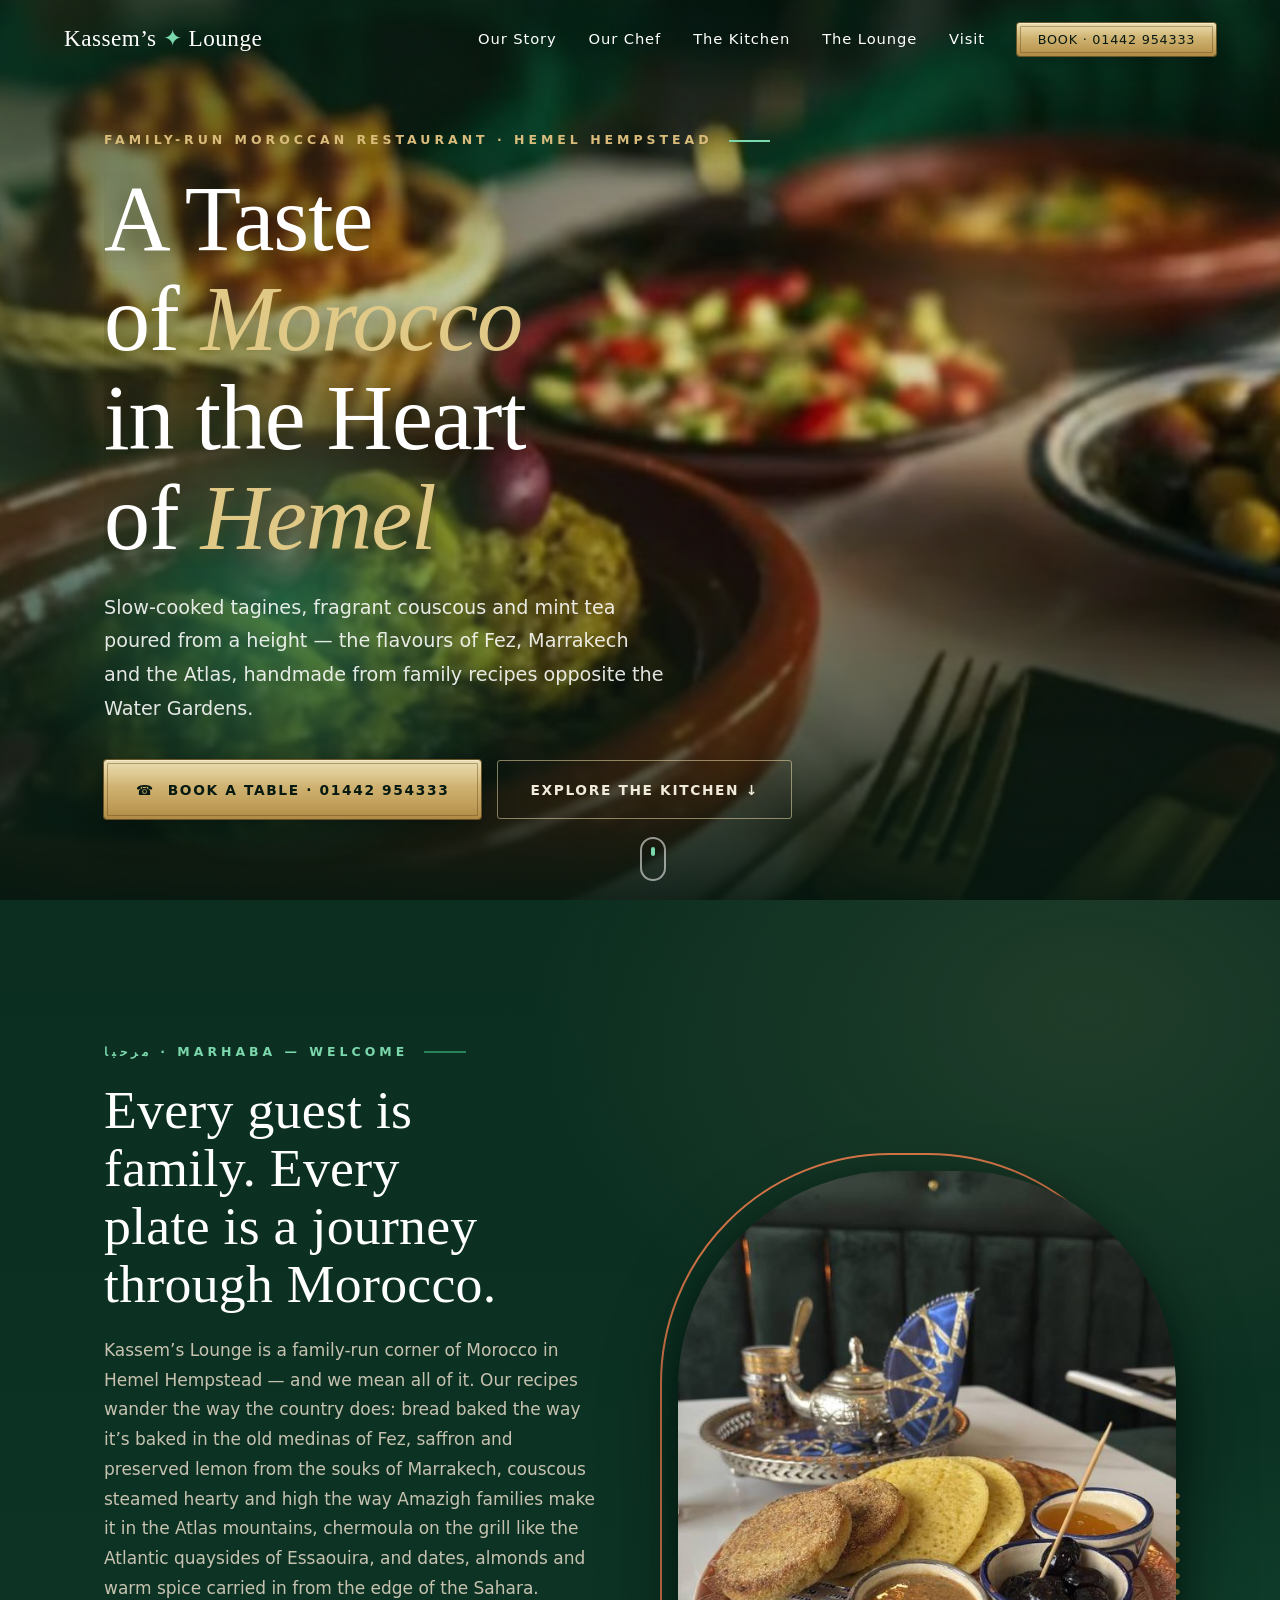
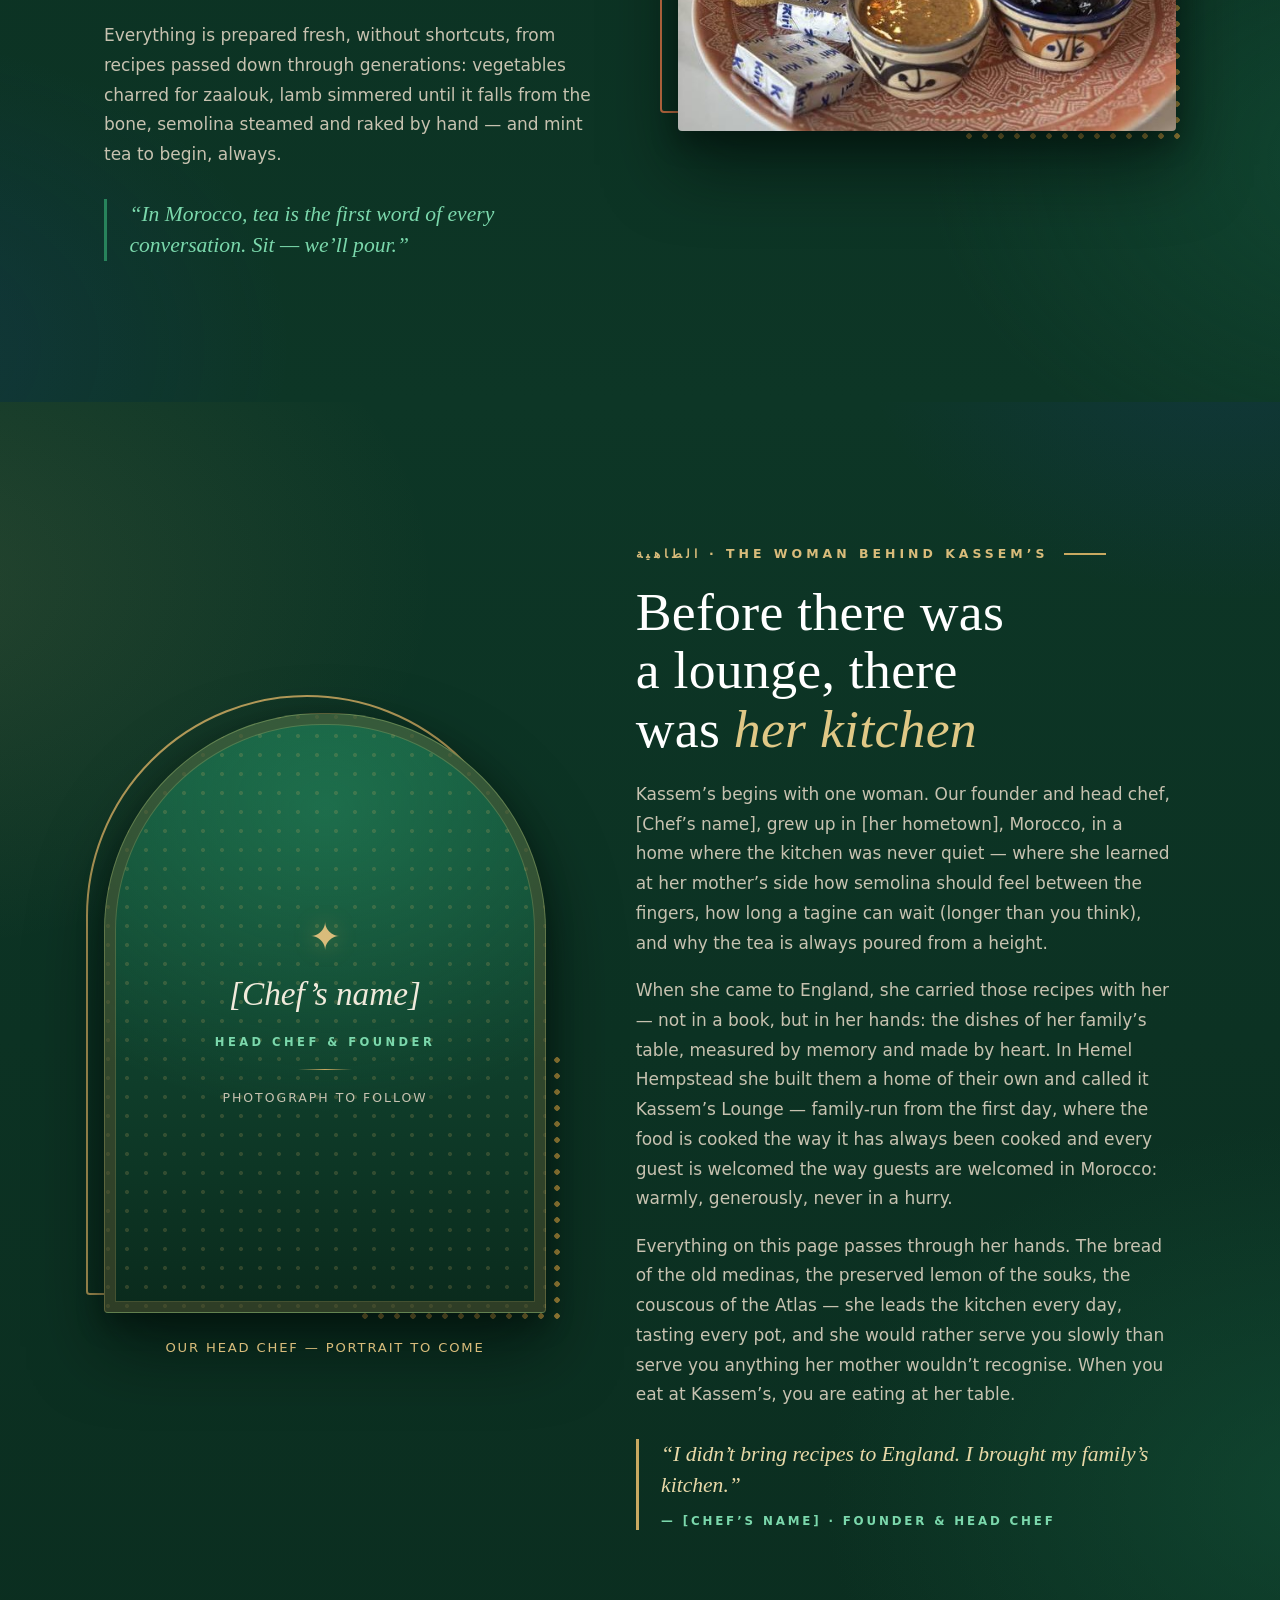
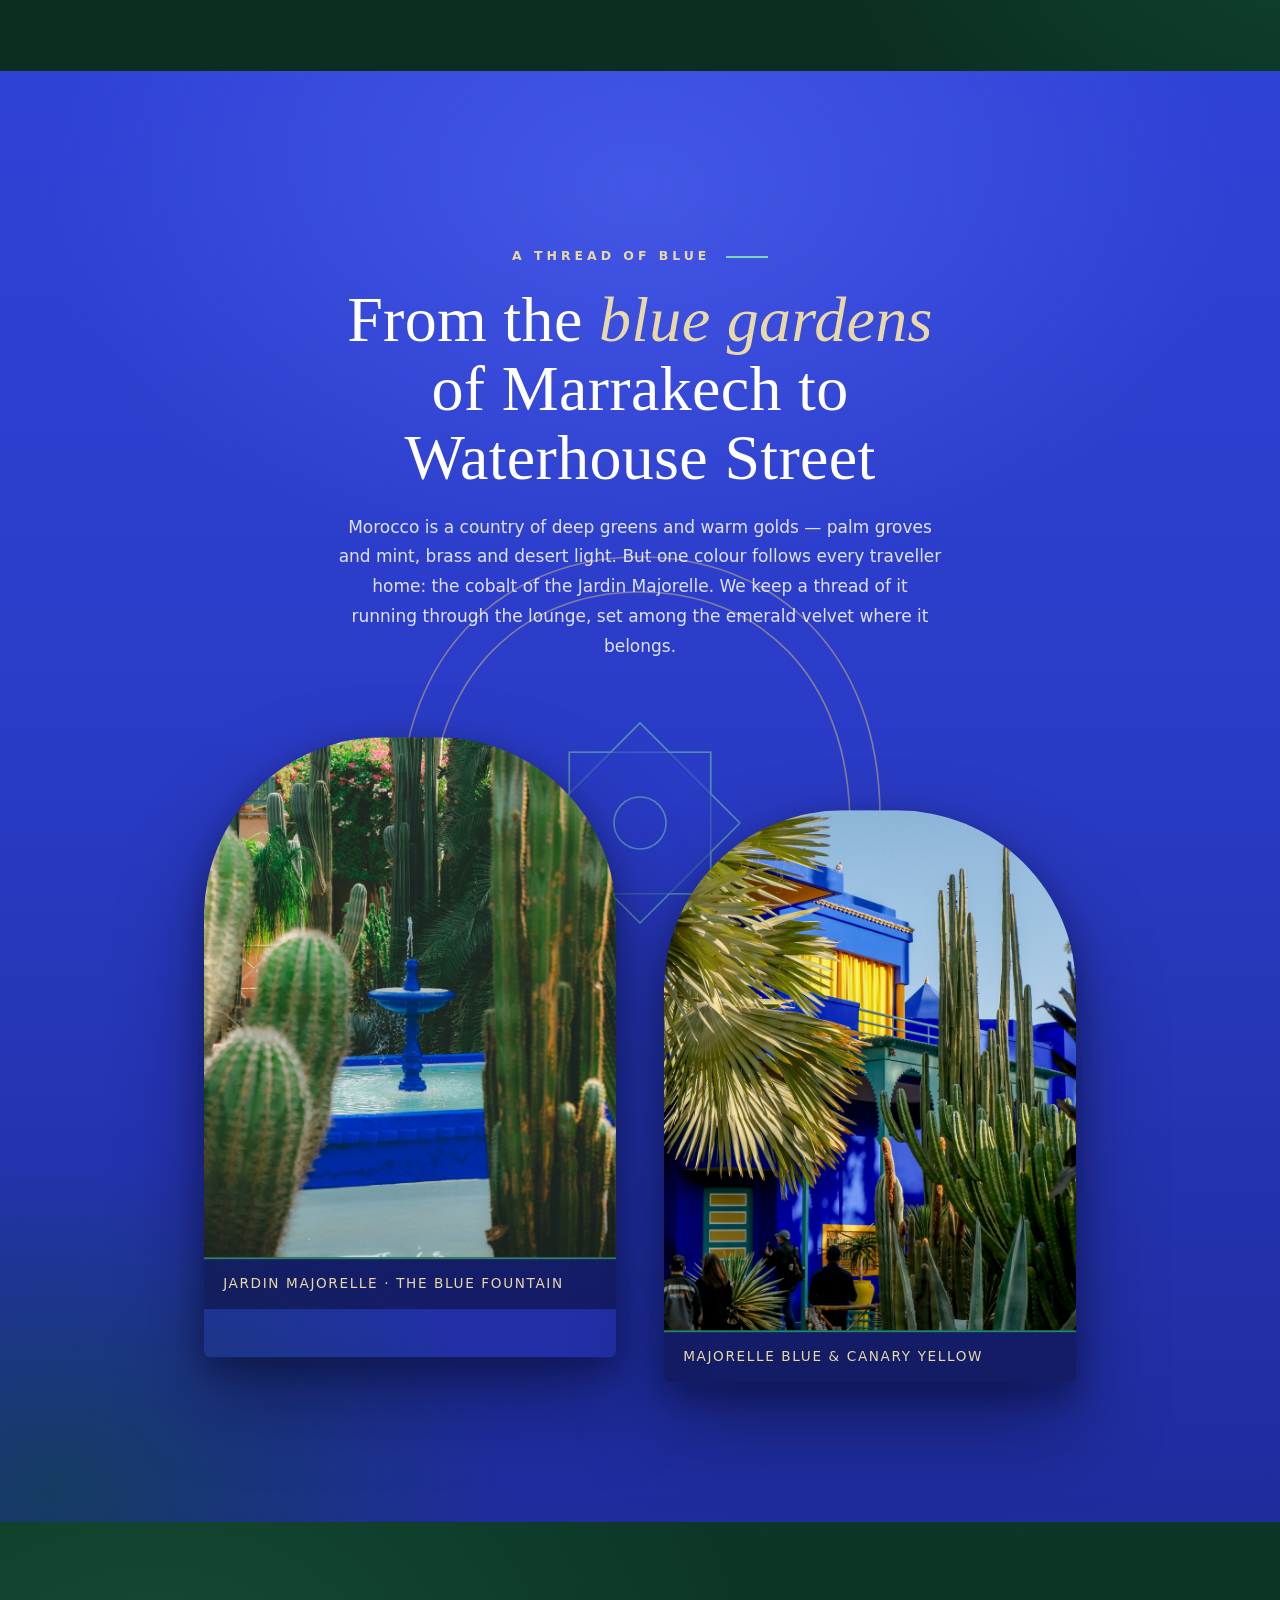
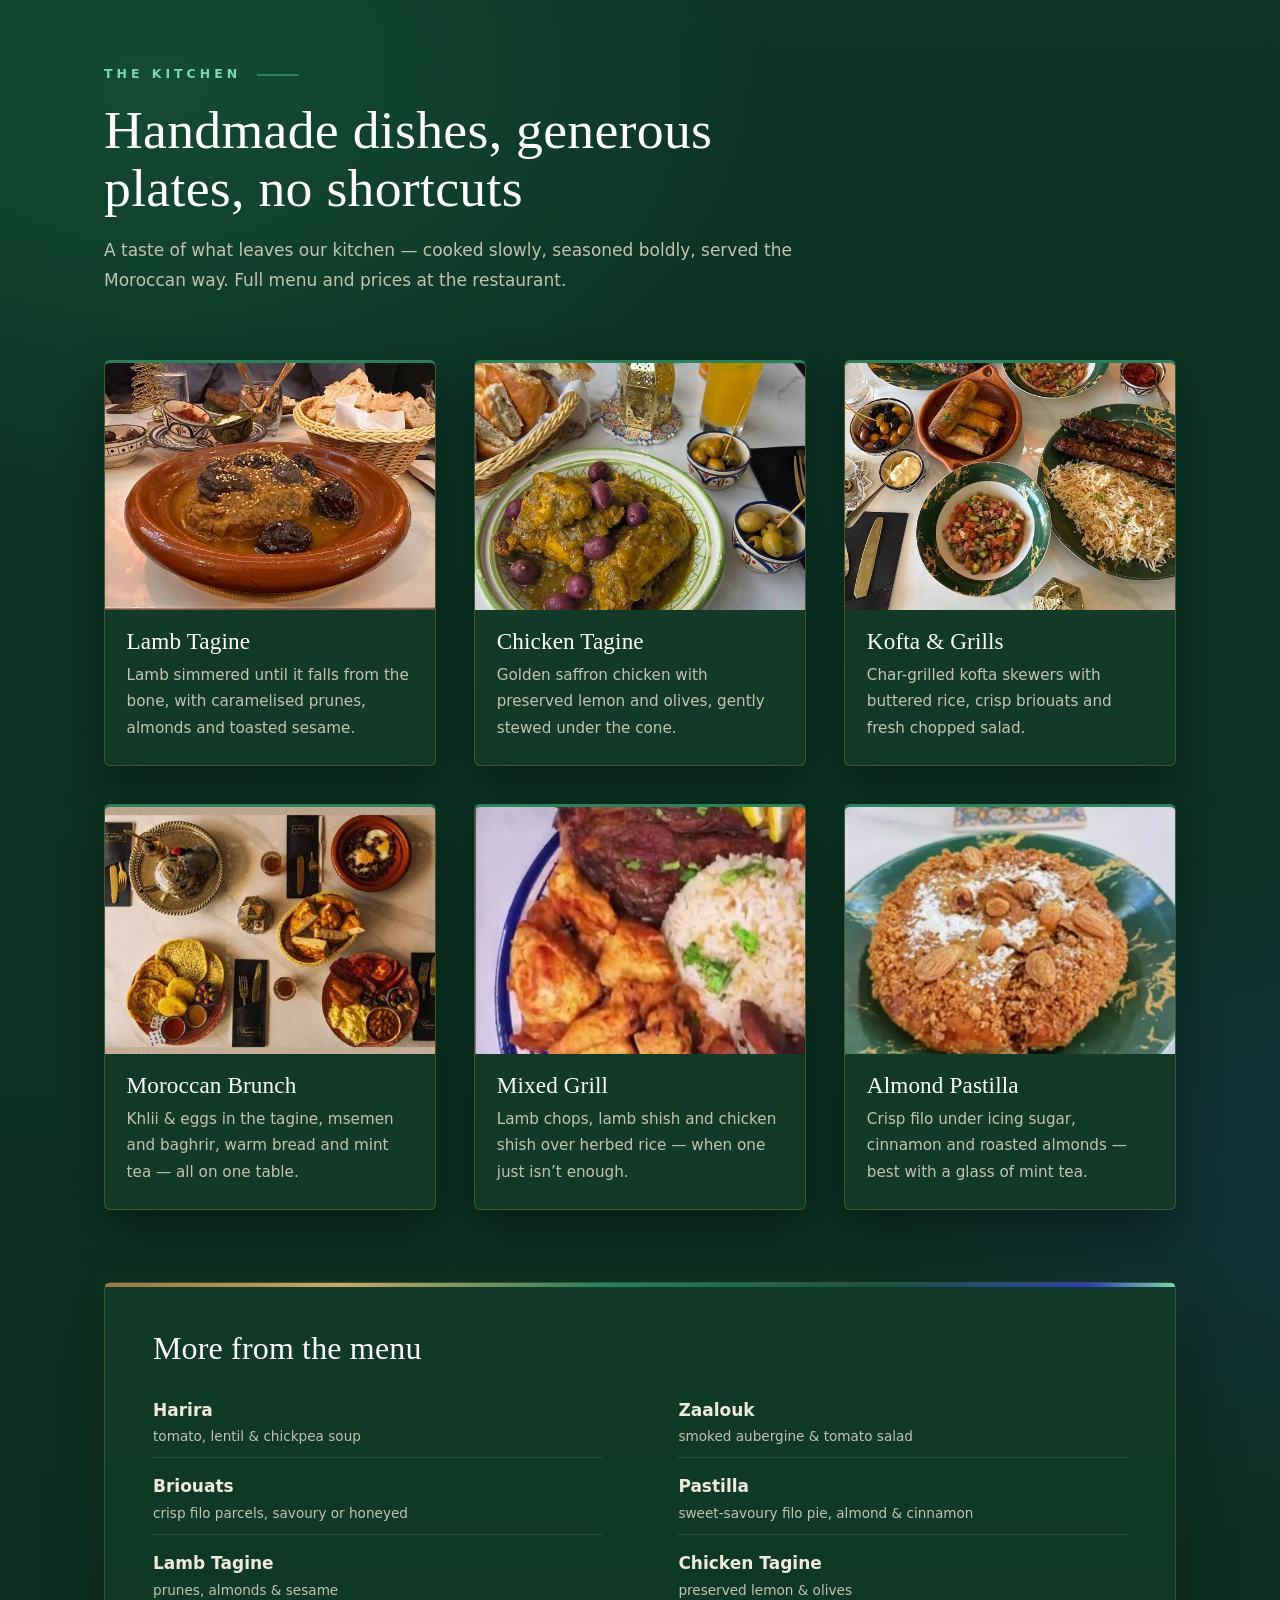
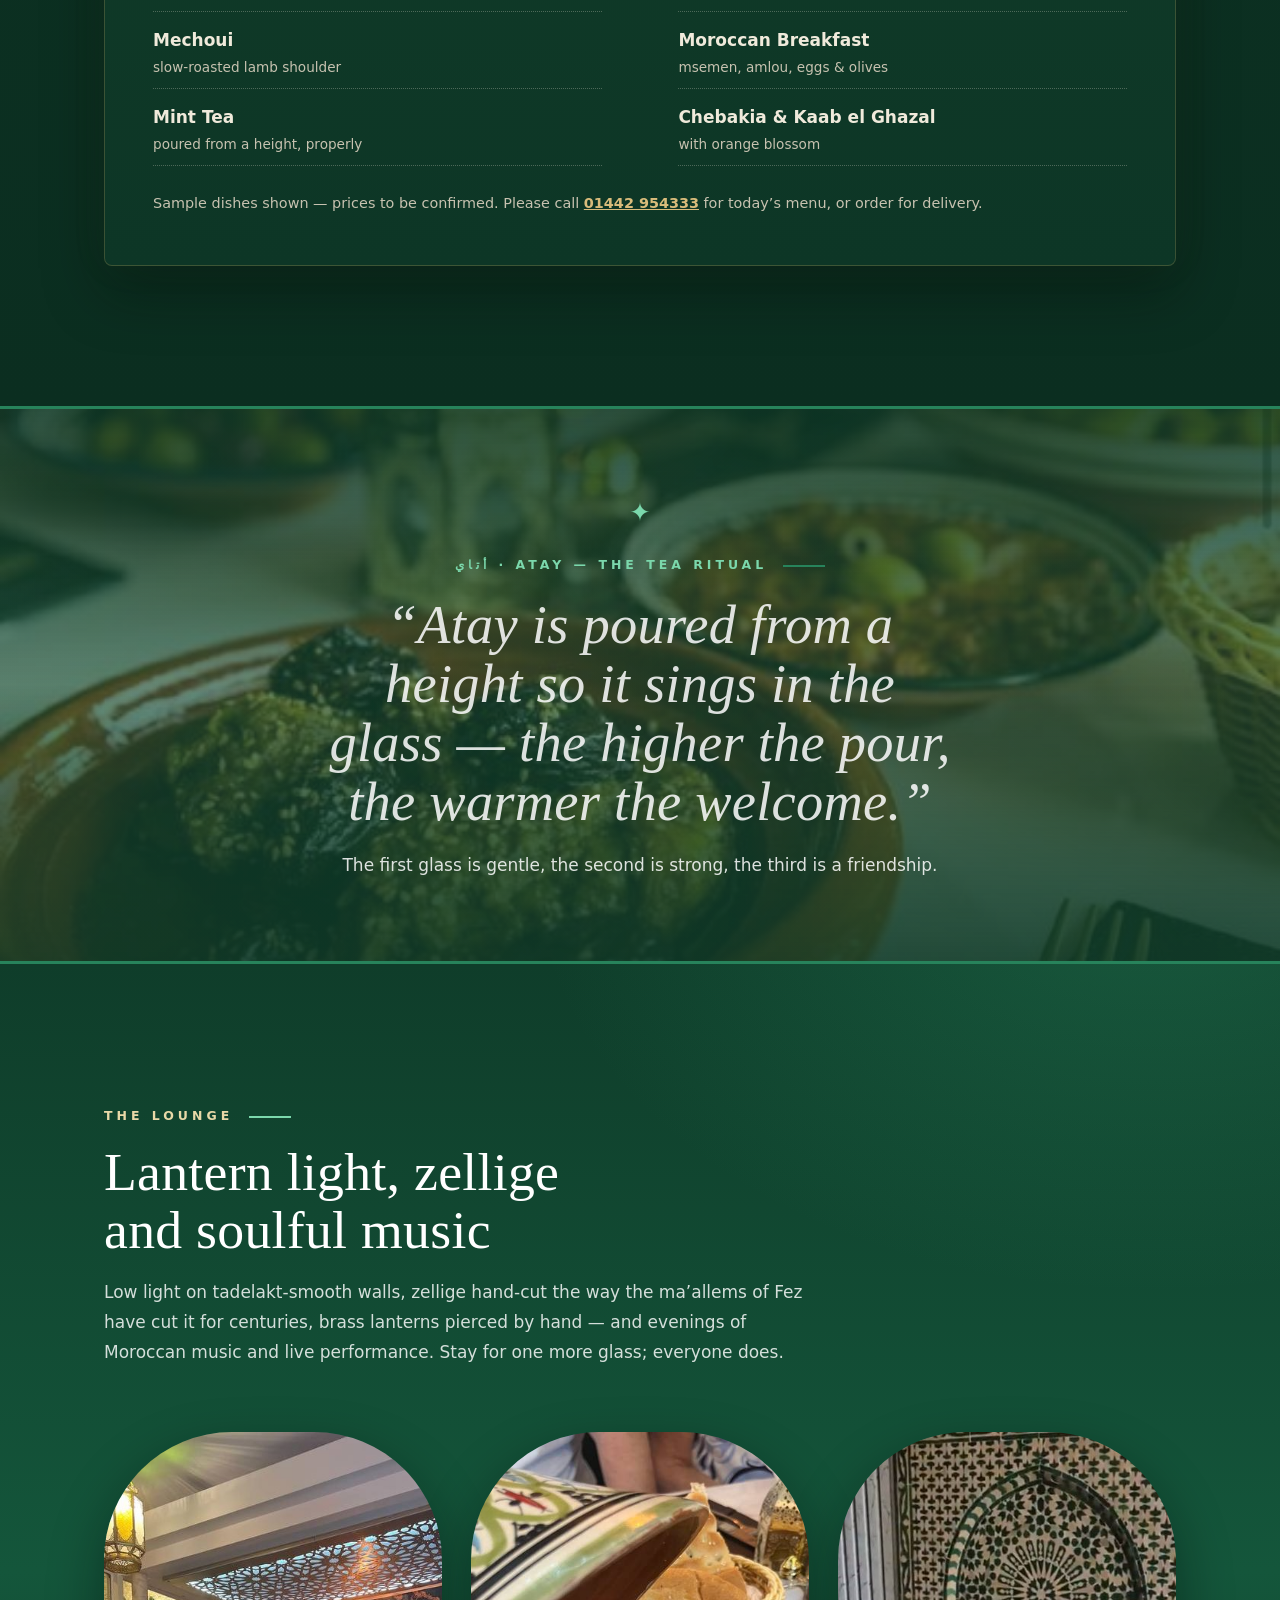
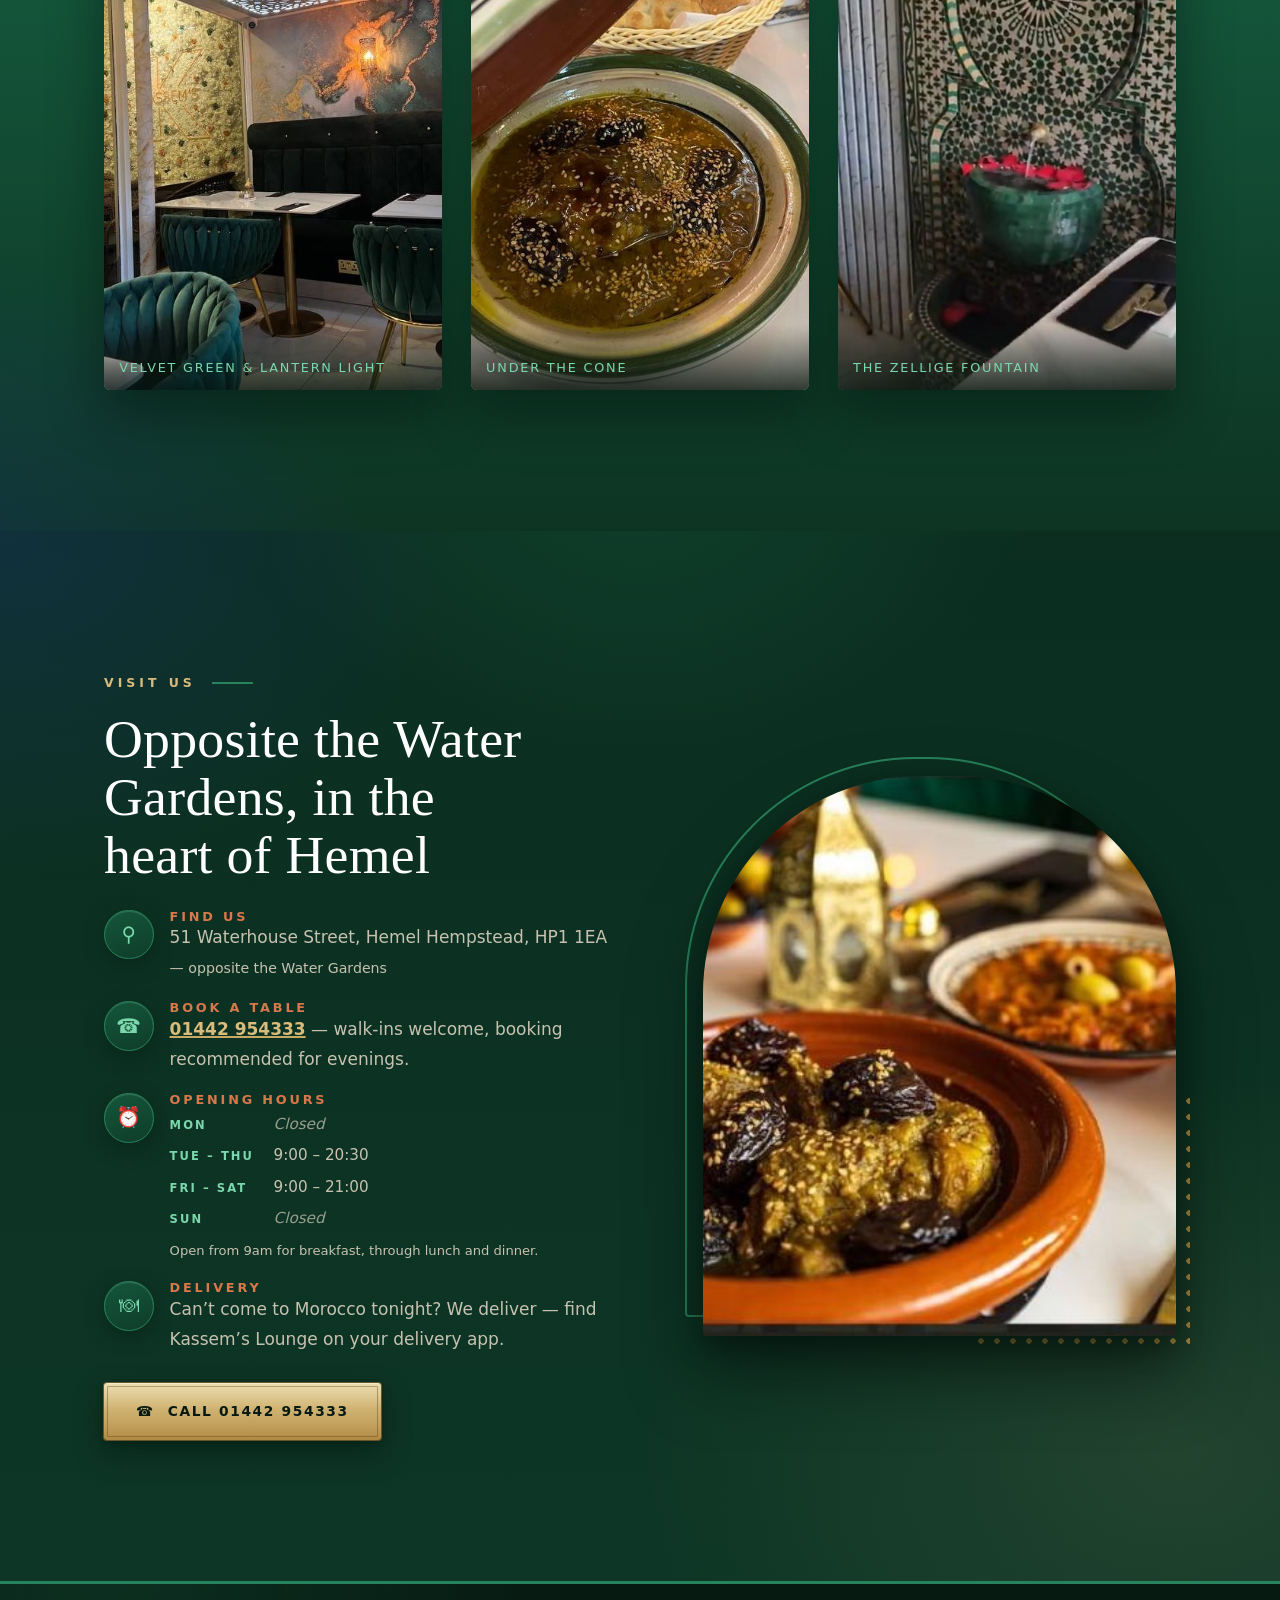
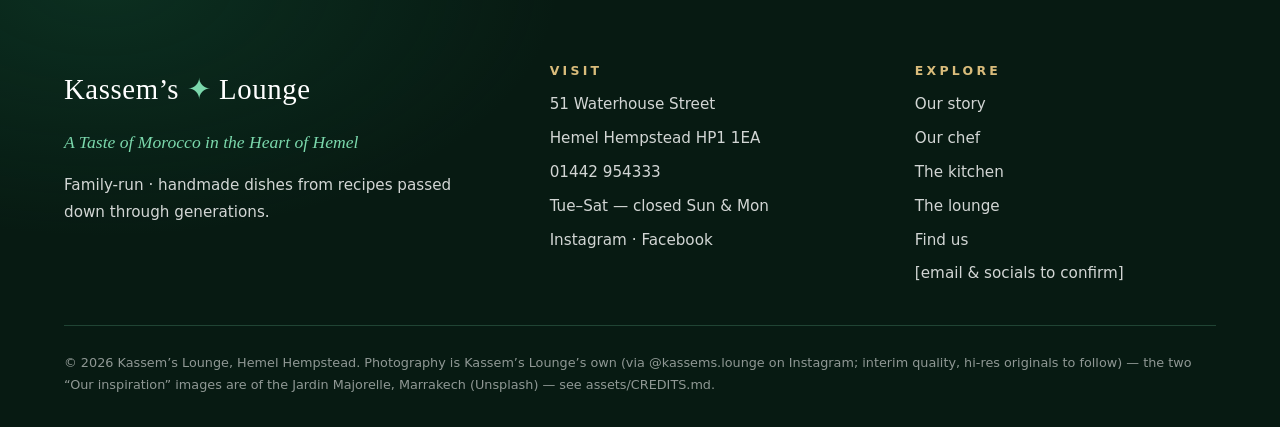
==== v1/index.html @ bbe252fd "Make the zellige design the main site; preserve the original at /v1/ The showpiece becomes the page " ====
<!doctype html>
<html lang="en">
<head>
<meta charset="utf-8">
<meta name="viewport" content="width=device-width, initial-scale=1">
<title>Kassem's Lounge — A Taste of Morocco in the Heart of Hemel</title>
<meta name="description" content="Kassem's Lounge is a family-run Moroccan restaurant opposite the Water Gardens in Hemel Hempstead. Slow-cooked tagines, couscous, pastilla and mint tea poured the traditional way. Book a table: 01442 954333.">
<meta property="og:type" content="website">
<meta property="og:title" content="Kassem's Lounge — A Taste of Morocco in the Heart of Hemel">
<meta property="og:description" content="Family-run Moroccan restaurant opposite the Water Gardens, Hemel Hempstead. Slow-cooked tagines, couscous and mint tea. Book a table: 01442 954333.">
<meta property="og:image" content="../assets/hero.jpg">
<!--
  HONESTY NOTE (for the client):
  · Photography is now Kassem's Lounge's OWN — pulled from the restaurant's
    Instagram (@kassems.lounge) as interim samples (roughly phone-screenshot
    quality) — see assets/CREDITS.md. To be swapped for the client's hi-res
    originals + video when supplied.
  · The two "Our inspiration" images remain licensed Unsplash photos of the
    actual Jardin Majorelle in Marrakech (clearly captioned as inspiration).
  · Opening hours and social links are now the client's own, taken from the
    page they supplied on 7 Sept 2026. Prices are deliberately NOT shown —
    none were supplied, and the page directs people to the restaurant instead.
  · The FOUNDER section uses [Chef's name] / [her hometown] placeholders and a
    portrait PLACEHOLDER (no photo is faked); her pull-quote is drafted for her
    to approve or replace. Confirm all three with the chef before launch.
-->
<style>
/* ==========================================================================
   KASSEM'S LOUNGE — "Velvet Emerald"
   Palette — GREEN leads the house, blue is the deliberate Marrakech accent,
   gold is the metal.
     Forest ground    #0B2E20   page ground        Forest panel #113B28
     Deep forest      #0D3626   section grounds
     Velvet emerald   #0F3D2A–#14563B   the tufted emerald banquettes —
                                the PRIMARY colour of the house
     Emerald stroke   #27835B   rules, keylines, borders
     Atay mint        #7BD8AC   fresh mint — green text/linework on dark (AA)
     Majorelle blue   #2A3CC7   SECONDARY accent — one blue band + fine
                                details, a nod to the blue gardens of Marrakech
     Classic gold     #E4D29A → #D3B878 → #C2A05C → #B08A44
                                CTA metal — antique gilt: warm, matte-satin,
                                one quiet top light, no lemon gloss
     Gold text        #D9BC7B   eyebrows, prices, links (AA on forest grounds)
     Terracotta       #D9784A   warm accent, frames
     Ivory            #F0EADB   text on dark
   Type: high-contrast serif display (Didot/Bodoni/Playfair stack)
         + humanist sans body (Avenir/Segoe/system)
   ========================================================================== */
* { box-sizing: border-box; margin: 0; padding: 0; }

:root{
  --majorelle:      #2A3CC7;
  --majorelle-deep: #1A2478;
  --forest:         #0B2E20;
  --forest-2:       #0D3626;
  --panel:          #113B28;
  --ink:            #071A12;
  --saffron:        #D9A845;
  --canary:         #D9BC7B;
  --gold-hi:        #E9D9A8;
  --gold:           #C9A961;
  --gold-deep:      #9A783B;
  --gold-spark:     #F2E7C4;
  /* classic antique gold — one quiet top light over a warm, restrained metal */
  --grad-gold:
    linear-gradient(180deg, rgba(255,251,238,.28) 0%, rgba(255,251,238,0) 46%),
    linear-gradient(180deg, #E4D29A 0%, #D3B878 36%, #C2A05C 74%, #B08A44 100%);
  --emerald:        #14563B;
  --emerald-deep:   #0F3D2A;
  --green:          #27835B;
  --mint:           #7BD8AC;
  --terracotta:     #D9784A;
  --ivory:          #F0EADB;
  --ivory-dim:      #C7C2B0;
  --white:          #FFFFFF;
  --serif: "Didot", "Bodoni 72", "Playfair Display", "Georgia", "Times New Roman", serif;
  --sans:  "Avenir Next", "Avenir", "Seravek", "Segoe UI", system-ui, sans-serif;
  --pad: clamp(1.25rem, 5vw, 5rem);
  --ease: cubic-bezier(.22,.61,.21,1);
  --ease-out: cubic-bezier(.16,1,.3,1);
  --ease-wipe: cubic-bezier(.77,0,.18,1);
}

html { scroll-behavior: smooth; }
body{
  font-family: var(--sans);
  font-size: 1.0625rem;
  line-height: 1.75;
  color: var(--ivory);
  background: var(--forest);
  -webkit-font-smoothing: antialiased;
  overflow-x: clip;
}
.ar{ font-family: "Geeza Pro", "Al Bayan", "Noto Naskh Arabic", serif; }
img { max-width: 100%; display: block; }
a { color: inherit; }
a:focus-visible, button:focus-visible{
  outline: 3px solid var(--mint);
  outline-offset: 3px;
  border-radius: 2px;
}
::selection{ background: var(--emerald); color: var(--mint); }

h1,h2,h3,.display { font-family: var(--serif); font-weight: 500; line-height: 1.08; letter-spacing: .005em; }
h1,h2{ text-wrap: balance; }
.eyebrow{
  font-family: var(--sans);
  font-size: .78rem;
  font-weight: 600;
  letter-spacing: .32em;
  text-transform: uppercase;
}
.eyebrow::after{
  content:"";
  display:inline-block;
  width: 2.6rem; height: 2px;
  background: var(--green);
  vertical-align: middle;
  margin-left: 1rem;
}

.wrap { max-width: 1200px; margin-inline: auto; padding-inline: var(--pad); }

/* ------------------------------------------------------------------ NAV */
.nav{
  position: fixed; inset: 0 0 auto 0; z-index: 50;
  display: flex; align-items: center; justify-content: space-between; gap: 1rem;
  padding: 1.15rem var(--pad);
  color: var(--white);
  transition: background .45s var(--ease), padding .45s var(--ease), box-shadow .45s var(--ease);
}
.nav.scrolled{
  padding-block: .6rem;
  background: rgba(9, 38, 26, .74);
  -webkit-backdrop-filter: blur(14px) saturate(1.3);
  backdrop-filter: blur(14px) saturate(1.3);
  box-shadow: 0 1px 0 rgba(201,169,97,.42), 0 12px 32px rgba(3,15,10,.45);
}
.brand{
  font-family: var(--serif);
  font-size: 1.45rem; letter-spacing: .02em;
  text-decoration: none; white-space: nowrap;
}
.brand .star { color: var(--mint); }
.nav-links{ display: flex; gap: clamp(.9rem, 2.5vw, 2rem); align-items: center; list-style: none; }
.nav-links a{
  text-decoration: none; font-size: .92rem; font-weight: 500; letter-spacing: .06em;
  padding: .3rem 0; border-bottom: 2px solid transparent;
  transition: border-color .3s var(--ease);
}
.nav-links a:hover { border-bottom-color: var(--mint); }
.nav-book{
  position: relative; overflow: hidden;
  background: var(--grad-gold); color: var(--ink) !important;
  padding: .58rem 1.3rem !important; border-radius: 3px;
  border-bottom: none !important; white-space: nowrap;
  font-weight: 600; font-size: .8rem !important;
  letter-spacing: .12em; text-transform: uppercase;
  box-shadow: 0 0 0 1px rgba(122,94,44,.85),              /* fine antique edge */
              0 6px 18px rgba(3,15,10,.4),
              inset 0 1px 0 rgba(255,250,232,.5);          /* one quiet top light */
  transition: transform .35s var(--ease-out), filter .35s var(--ease-out), box-shadow .35s var(--ease-out);
}
.nav-book:hover { transform: translateY(-1px); filter: brightness(1.05);
  box-shadow: 0 0 0 1px rgba(122,94,44,.95), 0 9px 24px rgba(3,15,10,.5),
              inset 0 1px 0 rgba(255,250,232,.55); }
/* engraved inner keyline — the gilt-frame detail */
.nav-book::before, .btn-solid::before{
  content:""; position: absolute; inset: 3px; pointer-events: none;
  border: 1px solid rgba(94,70,28,.42); border-radius: 1px;
}
@media (max-width: 760px){ .nav-links li.hide-m { display: none; } }
@media (max-width: 480px){
  .nav{ padding-inline: 1rem; }
  .brand{ font-size: 1.1rem; }
  .nav-book{ font-size: .8rem; padding: .45rem .85rem !important; }
}

/* ------------------------------------------------------------------ HERO */
.hero{
  position: relative; min-height: 100svh;
  display: flex; align-items: flex-end;
  color: var(--white); overflow: hidden;
  background: var(--emerald-deep);
}
.hero-media{ position: absolute; inset: 0; overflow: hidden; }
.hero-media img{
  width: 100%; height: 100%; object-fit: cover;
  transform-origin: 60% 40%;
  animation: kenburns 26s var(--ease) both;
  will-change: transform;
}
@keyframes kenburns{
  from { transform: scale(1.14) translate3d(1.5%, 2%, 0); }
  to   { transform: scale(1.02) translate3d(0, 0, 0); }
}
.hero-scrim{
  position: absolute; inset: 0;
  background:
    linear-gradient(180deg, rgba(7,26,18,.58) 0%, rgba(7,26,18,.10) 34%, rgba(8,30,21,.26) 62%, rgba(6,24,16,.92) 100%),
    linear-gradient(75deg, rgba(15,61,42,.52) 0%, rgba(15,61,42,0) 55%);
}
.hero-glow{
  position: absolute; right: 8%; top: 16%;
  width: clamp(220px, 30vw, 480px); aspect-ratio: 1;
  background: radial-gradient(circle, rgba(219,180,96,.4) 0%, rgba(211,172,84,.12) 42%, transparent 70%);
  filter: blur(6px);
  animation: lantern 6.5s ease-in-out infinite;
  pointer-events: none;
}
@keyframes lantern{
  0%,100% { opacity: .55; transform: scale(1); }
  50%      { opacity: 1;   transform: scale(1.12); }
}
/* emerald counter-glow — the mint-tea answer to the saffron lantern */
.hero-glow--tea{
  right: auto; top: auto; left: 2%; bottom: 4%;
  width: clamp(300px, 40vw, 640px);
  background: radial-gradient(circle, rgba(47,158,109,.52) 0%, rgba(39,131,91,.20) 48%, transparent 72%);
  animation-duration: 8.5s; animation-delay: 1.4s;
}
.hero-inner{
  position: relative; width: 100%;
  padding: 0 var(--pad) clamp(3.5rem, 9vh, 6.5rem);
  max-width: 1200px; margin-inline: auto;
}
.hero .eyebrow{
  color: var(--canary); margin-bottom: 1.2rem;
  opacity: 0; animation: fadeup .95s var(--ease-out) .25s forwards;
}
.hero .eyebrow::after{ background: var(--mint); }
.hero h1{
  font-size: clamp(2.7rem, 7.2vw, 6.2rem);
  max-width: 15ch; letter-spacing: -.012em;
  text-shadow: 0 2px 30px rgba(3,15,10,.5);
}
.hero h1 .w{ display: inline-block; overflow: hidden; vertical-align: bottom; }
.hero h1 .w > span{
  display: inline-block;
  transform: translateY(110%);
  animation: rise 1.3s var(--ease-out) forwards;
  animation-delay: calc(.5s + var(--i) * .09s);
}
@keyframes rise{ to { transform: translateY(0); } }
.hero h1 em{
  font-style: italic; color: #E0C886;
  /* antique-gilt warmth: a low halo and a grounding shade — no blaze */
  text-shadow: 0 0 20px rgba(203,166,90,.32), 0 2px 22px rgba(3,15,10,.55);
}
.hero-sub{
  margin-top: 1.4rem; max-width: 46ch;
  font-size: clamp(1rem, 1.6vw, 1.2rem);
  color: rgba(255,255,255,.88);
  opacity: 0; animation: fadeup 1.05s var(--ease-out) 1.25s forwards;
}
.hero-ctas{
  display: flex; flex-wrap: wrap; gap: 1rem; margin-top: 2.2rem;
  opacity: 0; animation: fadeup 1.05s var(--ease-out) 1.5s forwards;
}
@keyframes fadeup{ from { opacity: 0; transform: translateY(22px); } to { opacity: 1; transform: none; } }
.btn{
  display: inline-flex; align-items: center; gap: .65rem;
  font-weight: 600; font-size: .86rem; letter-spacing: .12em; text-transform: uppercase;
  text-decoration: none; border-radius: 3px;
  padding: 1.02rem 2rem;
  transition: transform .4s var(--ease-out), box-shadow .4s var(--ease-out), filter .4s var(--ease-out), border-color .4s var(--ease-out), color .4s var(--ease-out);
}
.btn-solid{
  position: relative; overflow: hidden;
  background: var(--grad-gold); color: var(--ink);
  box-shadow: 0 0 0 1px rgba(122,94,44,.85),              /* fine antique edge */
              0 12px 30px rgba(3,15,10,.42), 0 2px 6px rgba(3,15,10,.3),
              inset 0 1px 0 rgba(255,250,232,.5);          /* one quiet top light */
}
.btn-solid:hover{
  transform: translateY(-2px); filter: brightness(1.05);
  box-shadow: 0 0 0 1px rgba(122,94,44,.95),
              0 18px 40px rgba(3,15,10,.5), 0 3px 8px rgba(3,15,10,.32),
              inset 0 1px 0 rgba(255,250,232,.55);
}
/* satin sheen — a faint, slow light pass; a hint of metal, never gloss */
.btn-solid::after, .nav-book::after{
  content:""; position: absolute; top: -30%; bottom: -30%; left: 0;
  width: 44%; pointer-events: none; opacity: 0;
  background: linear-gradient(105deg,
    rgba(255,251,238,0) 0%, rgba(255,250,234,.32) 45%,
    rgba(255,252,240,.44) 50%,
    rgba(255,250,234,.32) 55%, rgba(255,251,238,0) 100%);
  transform: translateX(-160%) skewX(-18deg);
}
.btn-solid:hover::after, .btn-solid:focus-visible::after,
.nav-book:hover::after, .nav-book:focus-visible::after{
  animation: lustre 1.4s var(--ease-out);
}
@keyframes lustre{
  0%   { transform: translateX(-160%) skewX(-18deg); opacity: 0; }
  18%  { opacity: .5; }
  100% { transform: translateX(380%) skewX(-18deg); opacity: 0; }
}
.btn-ghost{ color: var(--ivory); border: 1px solid rgba(233,217,168,.55); }
.btn-ghost:hover{ transform: translateY(-2px); border-color: var(--gold-hi); color: var(--gold-hi); }
.hero-cue{
  position: absolute; left: 50%; bottom: 1.2rem; transform: translateX(-50%);
  width: 26px; height: 44px; border: 2px solid rgba(255,255,255,.55); border-radius: 14px;
  opacity: 0; animation: fadeup 1s var(--ease-out) 2.2s forwards;
}
.hero-cue::before{
  content:""; position: absolute; left: 50%; top: 8px;
  width: 4px; height: 9px; margin-left: -2px; border-radius: 2px;
  background: var(--mint);
  animation: cue 2.2s ease-in-out infinite;
}
@keyframes cue{ 0%,100%{ transform: translateY(0); opacity:1; } 55%{ transform: translateY(14px); opacity:.15; } }

/* --------------------------------------------------------------- REVEALS */
.js .reveal{
  opacity: 0; transform: translateY(30px) scale(.988);
  transition: opacity 1.1s var(--ease-out), transform 1.1s var(--ease-out);
  transition-delay: var(--d, 0s);
}
.js .reveal.inview{ opacity: 1; transform: none; }

/* ----------------------------------------------------------------- STORY */
.story{
  position: relative;
  background:
    radial-gradient(900px 620px at 85% 10%, rgba(211,180,116,.10), transparent 62%),
    radial-gradient(760px 560px at 108% 78%, rgba(20,86,59,.5), transparent 60%),
    radial-gradient(700px 520px at -10% 95%, rgba(42,60,199,.14), transparent 60%),
    linear-gradient(180deg, var(--forest), var(--forest-2));
  padding-block: clamp(5rem, 11vw, 9.75rem); overflow: hidden;
}
.story-grid{
  display: grid; grid-template-columns: 1fr 1fr;
  gap: clamp(2rem, 6vw, 5.5rem); align-items: center;
}
@media (max-width: 860px){ .story-grid{ grid-template-columns: 1fr; } }
.story .eyebrow{ color: var(--mint); margin-bottom: 1.1rem; }
.story h2{ font-size: clamp(2rem, 4.2vw, 3.4rem); margin-bottom: 1.4rem; color: var(--white); }
.story p{ margin-bottom: 1.1rem; color: var(--ivory-dim); }
.story blockquote{
  margin-top: 1.8rem; padding-left: 1.4rem;
  border-left: 3px solid var(--green);
  font-family: var(--serif); font-size: 1.35rem; font-style: italic; line-height: 1.45;
  color: var(--mint);
}
.frame{ position: relative; }
.frame img{
  width: 100%; height: clamp(340px, 46vw, 560px); object-fit: cover;
  border-radius: clamp(150px, 17vw, 230px) clamp(150px, 17vw, 230px) 4px 4px;
  position: relative; z-index: 1;
  box-shadow: 0 34px 70px rgba(2,12,8,.6), 0 10px 26px rgba(2,12,8,.4);
}
.frame::before{
  content:""; position: absolute; inset: -1.15rem 1.15rem 1.15rem -1.15rem;
  border: 2px solid var(--terracotta);
  border-radius: clamp(160px, 18vw, 246px) clamp(160px, 18vw, 246px) 4px 4px;
}
.frame::after{
  content:""; position: absolute; right: -.9rem; bottom: -.9rem;
  width: 45%; height: 45%;
  background:
    radial-gradient(circle at 3px 3px, var(--saffron) 2.5px, transparent 3px) 0 0 / 16px 16px;
  z-index: 0; opacity: .8;
}

/* --------------------------------------------------------------- FOUNDER */
.founder{
  position: relative; overflow: hidden;
  background:
    radial-gradient(900px 620px at -8% 14%, rgba(211,180,116,.12), transparent 60%),
    radial-gradient(820px 600px at 104% 86%, rgba(20,86,59,.55), transparent 62%),
    radial-gradient(620px 460px at 96% -6%, rgba(42,60,199,.13), transparent 60%),
    linear-gradient(180deg, var(--forest-2), var(--forest));
  padding-block: clamp(5rem, 11vw, 9.75rem);
}
.founder-grid{
  display: grid; grid-template-columns: .9fr 1.1fr;
  gap: clamp(2.5rem, 7vw, 6rem); align-items: center;
}
@media (max-width: 860px){ .founder-grid{ grid-template-columns: 1fr; } }
.founder .eyebrow{ color: var(--canary); margin-bottom: 1.1rem; }
.founder .eyebrow::after{ background: var(--gold); }
.founder h2{ font-size: clamp(2rem, 4.2vw, 3.4rem); margin-bottom: 1.4rem; color: var(--white); }
.founder h2 em{ font-style: italic; color: #E0C886; }
.founder p{ margin-bottom: 1.1rem; color: var(--ivory-dim); }
.founder blockquote{
  margin-top: 1.8rem; padding-left: 1.4rem;
  border-left: 3px solid var(--gold);
  font-family: var(--serif); font-size: 1.35rem; font-style: italic; line-height: 1.45;
  color: var(--gold-hi);
}
.founder blockquote cite{
  display: block; margin-top: .7rem;
  font-family: var(--sans); font-style: normal; font-size: .74rem;
  font-weight: 600; letter-spacing: .24em; text-transform: uppercase;
  color: var(--mint);
}
/* the chef's arch — same arch language as the house frames, in emerald & gold,
   holding the place of honour until her portrait arrives */
.portrait{ margin: 0; }
.portrait .frame::before{ border-color: var(--gold); opacity: .9; }
.portrait-ph{
  position: relative; z-index: 1;
  height: clamp(380px, 50vw, 600px);
  border-radius: clamp(150px, 17vw, 230px) clamp(150px, 17vw, 230px) 4px 4px;
  border: 1px solid rgba(201,169,97,.42);
  background:
    radial-gradient(circle at 3px 3px, rgba(201,169,97,.20) 1.6px, transparent 2.4px) 0 0 / 19px 19px,
    radial-gradient(520px 420px at 50% 16%, rgba(47,158,109,.38), transparent 72%),
    linear-gradient(180deg, var(--emerald) 0%, var(--emerald-deep) 62%, #0A2A1C 100%);
  box-shadow: 0 34px 70px rgba(2,12,8,.6), 0 10px 26px rgba(2,12,8,.4),
              inset 0 0 0 10px rgba(7,26,18,.35), inset 0 0 0 11px rgba(201,169,97,.3);
  display: grid; place-content: center; justify-items: center;
  gap: .55rem; text-align: center; padding: 2.2rem 1.6rem;
}
.portrait-ph .ph-star{ font-size: 2.4rem; line-height: 1; color: var(--canary); text-shadow: 0 0 24px rgba(203,166,90,.45); }
.portrait-ph .ph-name{ font-family: var(--serif); font-size: clamp(1.6rem, 2.6vw, 2.2rem); font-style: italic; color: var(--ivory); }
.portrait-ph .ph-role{ font-size: .72rem; font-weight: 700; letter-spacing: .3em; text-transform: uppercase; color: var(--mint); }
.portrait-ph .ph-rule{ width: 3.4rem; height: 1px; margin-block: .5rem; background: linear-gradient(90deg, transparent, var(--gold), transparent); }
.portrait-ph .ph-note{ font-size: .78rem; letter-spacing: .16em; text-transform: uppercase; color: var(--ivory-dim); }
.portrait-cap{
  position: relative; z-index: 1;
  margin-top: 1.5rem; text-align: center;
  font-size: .82rem; letter-spacing: .14em; text-transform: uppercase; color: var(--canary);
}

/* --------------------------------------------- MAJORELLE BAND (signature) */
.majorelle{
  position: relative; overflow: hidden;
  background:
    radial-gradient(940px 620px at 50% 8%, rgba(96,116,255,.42), transparent 64%),
    radial-gradient(760px 560px at 4% 98%, rgba(15,72,48,.55), transparent 60%),
    linear-gradient(180deg, #2F42D6 0%, var(--majorelle) 45%, #1E2C9C 100%);
  color: var(--white);
  padding-block: clamp(5.5rem, 12vw, 10.5rem);
}
.maj-arch{
  position: absolute; left: 50%; top: 50%;
  width: min(92vw, 900px); height: auto;
  transform: translate(-50%, -50%);
  opacity: .5; pointer-events: none;
}
.maj-arch path, .maj-arch circle{
  fill: none; stroke: var(--canary); stroke-width: 1.6;
  stroke-dasharray: 1; stroke-dashoffset: 1;
  transition: stroke-dashoffset 2.4s var(--ease);
}
/* the khatam star, its generating squares and centre draw in signature mint */
.maj-arch path:nth-of-type(n+3), .maj-arch circle{ stroke: var(--mint); }
/* orchestrated draw: arches first, then the star, its squares, then the centre */
.maj-arch path:nth-of-type(1){ transition-delay: .2s; }
.maj-arch path:nth-of-type(2){ transition-delay: .55s; }
.maj-arch path:nth-of-type(3){ transition-delay: 1.2s; }
.maj-arch path:nth-of-type(4){ transition-delay: 1.65s; }
.maj-arch path:nth-of-type(5){ transition-delay: 1.85s; }
.maj-arch circle{ transition-delay: 2.3s; }
.maj-arch.inview path, .maj-arch.inview circle{ stroke-dashoffset: 0; }
.maj-head{ position: relative; text-align: center; max-width: 820px; margin-inline: auto; padding-inline: var(--pad); }
.maj-head .eyebrow{ color: var(--gold-hi); }
.maj-head .eyebrow::after{ background: var(--mint); }
.maj-head h2{ font-size: clamp(2.2rem, 5vw, 4.2rem); margin-top: 1.1rem; }
.maj-head h2 em{ font-style: italic; color: var(--gold-hi); }
.maj-head p{ margin-top: 1.3rem; color: rgba(255,255,255,.85); max-width: 56ch; margin-inline: auto; }
.maj-cards{
  position: relative;
  display: grid; grid-template-columns: 1fr 1fr;
  gap: clamp(1.4rem, 4vw, 3rem);
  max-width: 1000px; margin: clamp(3rem, 7vw, 5.5rem) auto 0;
  padding-inline: var(--pad);
}
@media (max-width: 700px){ .maj-cards{ grid-template-columns: 1fr; } }
.maj-card{
  border-radius: clamp(110px, 14vw, 180px) clamp(110px, 14vw, 180px) 6px 6px;
  overflow: hidden; margin: 0;
  box-shadow: 0 40px 80px rgba(8,10,40,.5), 0 12px 30px rgba(8,10,40,.35);
}
.maj-card img{ width: 100%; height: clamp(320px, 42vw, 520px); object-fit: cover; }
.maj-card figcaption{
  background: rgba(11,14,52,.55); padding: .8rem 1.2rem;
  font-size: .85rem; letter-spacing: .12em; text-transform: uppercase; color: var(--gold-hi);
  border-top: 2px solid var(--green);
}
.maj-card:nth-child(2){ margin-top: clamp(1rem, 4vw, 3rem); }

/* --------------------------------------------------------------- KITCHEN */
.kitchen{
  position: relative;
  background:
    radial-gradient(1000px 700px at 12% 8%, rgba(39,131,91,.28), transparent 60%),
    radial-gradient(800px 600px at 105% 60%, rgba(42,60,199,.16), transparent 62%),
    linear-gradient(180deg, var(--forest-2), var(--forest));
  padding-block: clamp(5rem, 11vw, 9.75rem);
}
.kitchen-head{ max-width: 720px; margin-bottom: clamp(2.5rem, 5vw, 4rem); }
.kitchen .eyebrow{ color: var(--mint); }
.kitchen .eyebrow::after{ background: var(--green); }
.kitchen h2{ font-size: clamp(2rem, 4.2vw, 3.4rem); margin: 1rem 0 1.2rem; color: var(--white); }
.kitchen-head p{ color: var(--ivory-dim); }
.dish-grid{
  display: grid; grid-template-columns: repeat(3, 1fr);
  gap: clamp(1.3rem, 3vw, 2.4rem);
}
@media (max-width: 980px){ .dish-grid{ grid-template-columns: repeat(2, 1fr); } }
@media (max-width: 620px){ .dish-grid{ grid-template-columns: 1fr; } }
.dish{
  background: var(--panel); border-radius: 6px; overflow: hidden;
  border: 1px solid rgba(201,169,97,.26); /* gold hairline frame */
  border-top: 3px solid var(--green); /* signature emerald keyline */
  box-shadow: 0 18px 44px rgba(2,12,8,.45);
  transition: transform .55s var(--ease-out), box-shadow .55s var(--ease-out), border-color .55s var(--ease-out);
}
.dish:hover{
  transform: translateY(-8px);
  box-shadow: 0 34px 70px rgba(2,12,8,.6), 0 0 0 1px rgba(39,131,91,.35);
  border-color: rgba(123,216,172,.55); border-top-color: var(--mint);
}
.dish-media{ position: relative; overflow: hidden; aspect-ratio: 4 / 3; }
.dish-media img{
  width: 100%; height: 100%; object-fit: cover;
  transition: transform 1.4s var(--ease-out);
}
/* zoom-settle as the curtain lifts */
.js .dish-media img{ transform: scale(1.12); transition-delay: var(--d, 0s); }
.js .dish.inview .dish-media img{ transform: scale(1); }
.dish:hover .dish-media img,
.js .dish.inview:hover .dish-media img{ transform: scale(1.07); transition-delay: 0s; }
/* curtain wipe on first view — emerald, a blade of Marrakech blue, then gold */
.js .dish-media::after{
  content:""; position: absolute; inset: 0;
  background: linear-gradient(105deg, var(--emerald) 55%, var(--majorelle) 55.4%, var(--majorelle) 60%, var(--gold) 60.4%);
  transform: translateX(0);
  transition: transform 1.15s var(--ease-wipe);
  transition-delay: var(--d, 0s);
}
.js .dish.inview .dish-media::after{ transform: translateX(102%); }
.dish-body{ padding: 1.2rem 1.35rem 1.45rem; }
.dish-body h3{ font-size: 1.45rem; display: flex; justify-content: space-between; align-items: baseline; gap: 1rem; color: var(--white); }
.dish-body .price{ font-family: var(--sans); font-size: .95rem; font-weight: 700; color: var(--canary); white-space: nowrap; }
.dish-body p{ font-size: .95rem; color: var(--ivory-dim); margin-top: .45rem; }
.menu-note{ margin-top: 1.6rem; font-size: .9rem; color: var(--ivory-dim); }

/* menu highlights */
.menu-list{
  position: relative;
  margin-top: clamp(3rem, 6vw, 4.5rem);
  background: linear-gradient(180deg, var(--panel), var(--forest-2)); border-radius: 8px;
  padding: clamp(1.8rem, 4vw, 3rem);
  border: 1px solid rgba(201,169,97,.24); /* gold hairline frame */
  box-shadow: 0 24px 60px rgba(2,12,8,.4), 0 0 40px rgba(201,169,97,.05);
}
.menu-list::before{
  content:""; position: absolute; inset: 0 0 auto 0; height: 4px;
  border-radius: 8px 8px 0 0;
  background: linear-gradient(90deg, var(--gold-deep), var(--gold) 22%, var(--green) 46%, var(--emerald) 72%, var(--majorelle) 92%, var(--mint) 100%);
}
.menu-list h3{ font-size: clamp(1.5rem, 2.6vw, 2rem); margin-bottom: 1.4rem; color: var(--white); }
.menu-cols{ display: grid; grid-template-columns: 1fr 1fr; gap: .4rem clamp(2rem, 6vw, 5rem); }
@media (max-width: 700px){ .menu-cols{ grid-template-columns: 1fr; } }
.menu-item{
  display: flex; align-items: baseline; gap: .6rem;
  padding-block: .5rem; border-bottom: 1px dotted rgba(240,234,219,.28);
}
.menu-item .name{ font-weight: 600; color: var(--ivory); }
.menu-item .dots{ flex: 1; }
.menu-item .p{ font-weight: 700; color: var(--canary); font-size: .92rem; }
.menu-item small{ display: block; color: var(--ivory-dim); font-size: .85rem; font-weight: 400; }

/* ------------------------------------------------------------- TEA BAND */
.teaband{
  position: relative; overflow: hidden;
  min-height: clamp(420px, 62vh, 640px);
  display: grid; place-items: center;
  color: var(--white); text-align: center;
  border-top: 3px solid var(--green);
  border-bottom: 3px solid var(--green);
}
.teaband-media{ position: absolute; inset: -14% 0; }
.teaband-media img{ width: 100%; height: 100%; object-fit: cover; will-change: transform; }
.teaband::after{
  content:""; position: absolute; inset: 0;
  /* full deep-emerald treatment — the unmistakable green moment */
  background:
    linear-gradient(180deg, rgba(15,61,42,.82), rgba(20,86,59,.58) 50%, rgba(15,61,42,.86)),
    linear-gradient(180deg, rgba(4,16,11,.30), rgba(4,16,11,.16) 50%, rgba(4,16,11,.34));
}
.teaband-inner{ position: relative; z-index: 1; padding: 4rem var(--pad); max-width: 760px; }
.teaband .display{ font-size: clamp(1.9rem, 4.4vw, 3.4rem); font-style: italic; }
.teaband p{ margin-top: 1.2rem; color: rgba(255,255,255,.85); }
.teaband .star{ color: var(--mint); font-size: 1.6rem; display: block; margin-bottom: 1rem; }

/* ------------------------------------------------------------ ATMOSPHERE */
.atmos{
  /* grounded in deep velvet emerald — green reads at a glance beside the blue */
  background:
    radial-gradient(1000px 680px at 90% -8%, rgba(47,158,109,.30), transparent 62%),
    radial-gradient(760px 560px at -6% 104%, rgba(42,60,199,.18), transparent 60%),
    linear-gradient(180deg, #0F3D2A 0%, #14563B 52%, #0D3423 100%);
  color: var(--white);
  padding-block: clamp(5rem, 11vw, 9.75rem);
  overflow: hidden;
}
.atmos .eyebrow{ color: var(--gold-hi); }
.atmos .eyebrow::after{ background: var(--mint); }
.atmos h2{ font-size: clamp(2rem, 4.2vw, 3.4rem); margin: 1rem 0 1.2rem; }
.atmos-head{ max-width: 720px; margin-bottom: clamp(2.5rem, 5vw, 4rem); }
.atmos-head p{ color: rgba(255,255,255,.82); }
.atmos-grid{
  display: grid; grid-template-columns: repeat(3, 1fr);
  grid-auto-rows: clamp(200px, 22vw, 265px);
  gap: clamp(1rem, 2.4vw, 1.8rem);
}
@media (max-width: 860px){ .atmos-grid{ grid-template-columns: repeat(2, 1fr); } }
@media (max-width: 560px){ .atmos-grid{ grid-template-columns: 1fr; grid-auto-rows: 240px; } }
.atmos-grid figure{ position: relative; overflow: hidden; border-radius: 6px; margin: 0; box-shadow: 0 24px 54px rgba(2,12,8,.45); }
.atmos-grid .tall{ border-radius: clamp(80px, 10vw, 140px) clamp(80px, 10vw, 140px) 6px 6px; }
.atmos-grid img{
  width: 100%; height: 100%; object-fit: cover;
  transition: transform 1.3s var(--ease-out), filter 1.3s var(--ease-out);
}
.atmos-grid figure:hover img{ transform: scale(1.06); filter: brightness(1.1); }
.atmos-grid .tall{ grid-row: span 2; }
@media (min-width: 861px){ .atmos-grid .wide{ grid-column: span 2; } }
.atmos-grid figcaption{
  position: absolute; inset: auto 0 0 0;
  padding: 2rem .95rem .7rem;
  background: linear-gradient(180deg, transparent, rgba(7,22,16,.8));
  font-size: .8rem; letter-spacing: .14em; text-transform: uppercase; color: var(--mint);
}

/* ----------------------------------------------------------------- VISIT */
.visit{
  position: relative;
  background:
    radial-gradient(900px 640px at 92% 88%, rgba(211,180,116,.11), transparent 60%),
    radial-gradient(680px 500px at 50% -6%, rgba(20,86,59,.44), transparent 58%),
    radial-gradient(760px 560px at 0% 0%, rgba(42,60,199,.17), transparent 62%),
    linear-gradient(180deg, var(--forest), var(--forest-2));
  padding-block: clamp(5rem, 11vw, 9.75rem); overflow: hidden;
}
.visit-grid{
  display: grid; grid-template-columns: 1.05fr .95fr;
  gap: clamp(2rem, 6vw, 5rem); align-items: center;
}
@media (max-width: 860px){ .visit-grid{ grid-template-columns: 1fr; } }
.visit .eyebrow{ color: var(--canary); }
.visit h2{ font-size: clamp(2rem, 4.2vw, 3.4rem); margin: 1rem 0 1.6rem; color: var(--white); }
.visit-facts{ display: grid; gap: 1.15rem; }
.fact{ display: grid; grid-template-columns: 3.1rem 1fr; gap: 1rem; align-items: start; }
.fact .ico{
  width: 3.1rem; height: 3.1rem; border-radius: 50%;
  display: grid; place-items: center;
  background: linear-gradient(160deg, var(--emerald), var(--emerald-deep));
  color: var(--mint);
  border: 1.5px solid var(--green);
  box-shadow: 0 6px 18px rgba(8,30,22,.55), inset 0 1px 0 rgba(255,255,255,.14);
  font-size: 1.25rem;
}
.fact h3{ font-family: var(--sans); font-size: .8rem; font-weight: 700; letter-spacing: .22em; text-transform: uppercase; color: var(--terracotta); }
.fact p{ color: var(--ivory-dim); }
.fact a{ color: var(--canary); font-weight: 600; text-decoration-color: var(--gold); text-decoration-thickness: 2px; }
.visit .btn-solid{ margin-top: 1.8rem; }
.visit .frame::before{ border-color: var(--green); }

/* opening hours */
.hours{ display: grid; gap: .3rem; margin-top: .25rem; }
.hours > div{ display: grid; grid-template-columns: 5.6rem 1fr; gap: .9rem; align-items: baseline; }
.hours dt{
  font-size: .72rem; font-weight: 700; letter-spacing: .18em; text-transform: uppercase;
  color: var(--mint);
}
.hours dd{ margin: 0; color: var(--ivory-dim); font-size: .95rem; }
.hours dd .amp{ color: var(--mint); padding-inline: .25rem; }
.hours .closed{ font-style: italic; color: var(--ivory-dim); opacity: .75; }
.hours-note{ margin-top: .5rem; font-size: .82rem; color: var(--ivory-dim); }

/* ---------------------------------------------------------------- FOOTER */
footer{
  background:
    radial-gradient(760px 420px at 8% 0%, rgba(20,86,59,.35), transparent 60%),
    var(--ink);
  color: rgba(255,255,255,.82);
  padding: clamp(3rem, 7vw, 5rem) var(--pad) 2rem;
  border-top: 3px solid var(--green);
}
.foot-grid{
  max-width: 1200px; margin-inline: auto;
  display: grid; grid-template-columns: 1.4fr 1fr 1fr;
  gap: clamp(2rem, 5vw, 4rem);
  padding-bottom: 2.4rem;
  border-bottom: 1px solid rgba(123,216,172,.22);
}
@media (max-width: 760px){ .foot-grid{ grid-template-columns: 1fr; } }
footer .brand{ font-size: 1.8rem; color: var(--white); }
.foot-tag{ margin-top: .8rem; font-family: var(--serif); font-style: italic; color: var(--mint); font-size: 1.1rem; }
footer h3{ font-family: var(--sans); font-size: .78rem; font-weight: 700; letter-spacing: .26em; text-transform: uppercase; color: var(--canary); margin-bottom: .9rem; }
footer ul{ list-style: none; display: grid; gap: .45rem; font-size: .95rem; }
footer a{ text-decoration: none; }
footer a:hover{ color: var(--mint); }
.foot-note{
  max-width: 1200px; margin: 1.6rem auto 0;
  font-size: .8rem; color: rgba(255,255,255,.55); line-height: 1.7;
}

/* ------------------------------------------------------- REDUCED MOTION */
@media (prefers-reduced-motion: reduce){
  html{ scroll-behavior: auto; }
  *, *::before, *::after{
    animation-duration: .001s !important;
    animation-iteration-count: 1 !important;
    transition-duration: .001s !important;
    transition-delay: 0s !important;
  }
  .hero-media img{ animation: none; transform: none; }
  .hero h1 .w > span{ animation: none; transform: none; }
  .hero-sub, .hero-ctas, .hero-cue, .hero .eyebrow{ animation: none; opacity: 1; }
  .hero-glow, .hero-cue::before{ animation: none; }
  .js .reveal{ opacity: 1; transform: none; }
  .js .dish-media::after{ display: none; }
  .js .dish-media img{ transform: none; }
  .maj-arch path, .maj-arch circle{ stroke-dashoffset: 0; }
  .teaband-media img, [data-parallax]{ transform: none !important; }
  .dish:hover, .btn:hover, .nav-book:hover{ transform: none; }
  .btn-solid::after, .nav-book::after{ animation: none !important; opacity: 0 !important; }
  .dish:hover .dish-media img, .atmos-grid figure:hover img{ transform: none; }
}
</style>
</head>
<body>

<header class="nav" id="top">
  <a class="brand" href="#top">Kassem&rsquo;s <span class="star">&#10022;</span> Lounge</a>
  <nav aria-label="Main">
    <ul class="nav-links">
      <li class="hide-m"><a href="#story">Our Story</a></li>
      <li class="hide-m"><a href="#chef">Our Chef</a></li>
      <li class="hide-m"><a href="#kitchen">The Kitchen</a></li>
      <li class="hide-m"><a href="#atmosphere">The Lounge</a></li>
      <li class="hide-m"><a href="#visit">Visit</a></li>
      <li><a class="nav-book" href="tel:01442954333">Book &middot; 01442 954333</a></li>
    </ul>
  </nav>
</header>

<!-- ================================================================ HERO -->
<section class="hero">
  <div class="hero-media">
    <img src="../assets/hero.jpg" alt="A lantern-lit table at Kassem's Lounge — chicken tagine with preserved lemon and olives, a basket of warm bread, fresh Moroccan salad and marinated olives" fetchpriority="high">
  </div>
  <div class="hero-scrim" aria-hidden="true"></div>
  <div class="hero-glow" aria-hidden="true"></div>
  <div class="hero-glow hero-glow--tea" aria-hidden="true"></div>
  <div class="hero-inner">
    <p class="eyebrow">Family-run Moroccan restaurant &middot; Hemel Hempstead</p>
    <h1>
      <span class="w"><span style="--i:0">A&nbsp;Taste</span></span>
      <span class="w"><span style="--i:1">of&nbsp;<em>Morocco</em></span></span><br>
      <span class="w"><span style="--i:2">in&nbsp;the&nbsp;Heart</span></span>
      <span class="w"><span style="--i:3">of&nbsp;<em>Hemel</em></span></span>
    </h1>
    <p class="hero-sub">Slow-cooked tagines, fragrant couscous and mint tea poured from a height — the flavours of Fez, Marrakech and the Atlas, handmade from family recipes opposite the Water Gardens.</p>
    <div class="hero-ctas">
      <a class="btn btn-solid" href="tel:01442954333">&#9742;&nbsp; Book a table &middot; 01442 954333</a>
      <a class="btn btn-ghost" href="#kitchen">Explore the kitchen &darr;</a>
    </div>
  </div>
  <div class="hero-cue" aria-hidden="true"></div>
</section>

<!-- =============================================================== STORY -->
<section class="story" id="story">
  <div class="wrap story-grid">
    <div class="reveal">
      <p class="eyebrow"><span class="ar" lang="ar" dir="rtl">&#1605;&#1585;&#1581;&#1576;&#1575;</span> &middot; Marhaba &mdash; welcome</p>
      <h2>Every guest is family. Every plate is a journey through Morocco.</h2>
      <p>Kassem&rsquo;s Lounge is a family-run corner of Morocco in Hemel Hempstead — and we mean all of it. Our recipes wander the way the country does: bread baked the way it&rsquo;s baked in the old medinas of Fez, saffron and preserved lemon from the souks of Marrakech, couscous steamed hearty and high the way Amazigh families make it in the Atlas mountains, chermoula on the grill like the Atlantic quaysides of Essaouira, and dates, almonds and warm spice carried in from the edge of the Sahara.</p>
      <p>Everything is prepared fresh, without shortcuts, from recipes passed down through generations: vegetables charred for zaalouk, lamb simmered until it falls from the bone, semolina steamed and raked by hand — and mint tea to begin, always.</p>
      <blockquote>&ldquo;In Morocco, tea is the first word of every conversation. Sit — we&rsquo;ll pour.&rdquo;</blockquote>
    </div>
    <figure class="frame reveal" style="--d:.15s">
      <img src="../assets/msemen-tea.jpg" alt="Moroccan breakfast at Kassem's Lounge — msemen and baghrir with amlou, honey and olives, served with a silver teapot on the green velvet banquette" loading="lazy">
    </figure>
  </div>
</section>

<!-- ============================================================= FOUNDER
     HONESTY NOTE (for the client): the chef's NAME and HOMETOWN are
     placeholders — [Chef's name] / [her hometown] — and the arch holds a
     PLACEHOLDER, not a photo, until her portrait is supplied. The pull-quote
     is drafted for her to approve or replace in her own words. The facts
     stated (founder, head chef, a woman from Morocco, family recipes from
     home, family-run) are as briefed. -->
<section class="founder" id="chef" aria-label="Our head chef and founder">
  <div class="wrap founder-grid">
    <figure class="portrait reveal">
      <div class="frame">
        <div class="portrait-ph" role="img" aria-label="Placeholder for a portrait of our head chef and founder — photograph to follow">
          <span class="ph-star" aria-hidden="true">&#10022;</span>
          <span class="ph-name">[Chef&rsquo;s name]</span>
          <span class="ph-role">Head chef &amp; founder</span>
          <span class="ph-rule" aria-hidden="true"></span>
          <span class="ph-note">Photograph to follow</span>
        </div>
      </div>
      <figcaption class="portrait-cap">Our head chef &mdash; portrait to come</figcaption>
    </figure>
    <div class="reveal" style="--d:.15s">
      <p class="eyebrow"><span class="ar" lang="ar" dir="rtl">&#1575;&#1604;&#1591;&#1575;&#1607;&#1610;&#1577;</span> &middot; The woman behind Kassem&rsquo;s</p>
      <h2>Before there was a lounge, there was <em>her kitchen</em></h2>
      <p>Kassem&rsquo;s begins with one woman. Our founder and head chef, [Chef&rsquo;s name], grew up in [her hometown], Morocco, in a home where the kitchen was never quiet &mdash; where she learned at her mother&rsquo;s side how semolina should feel between the fingers, how long a tagine can wait (longer than you think), and why the tea is always poured from a height.</p>
      <p>When she came to England, she carried those recipes with her &mdash; not in a book, but in her hands: the dishes of her family&rsquo;s table, measured by memory and made by heart. In Hemel Hempstead she built them a home of their own and called it Kassem&rsquo;s Lounge &mdash; family-run from the first day, where the food is cooked the way it has always been cooked and every guest is welcomed the way guests are welcomed in Morocco: warmly, generously, never in a hurry.</p>
      <p>Everything on this page passes through her hands. The bread of the old medinas, the preserved lemon of the souks, the couscous of the Atlas &mdash; she leads the kitchen every day, tasting every pot, and she would rather serve you slowly than serve you anything her mother wouldn&rsquo;t recognise. When you eat at Kassem&rsquo;s, you are eating at her table.</p>
      <blockquote>&ldquo;I didn&rsquo;t bring recipes to England. I brought my family&rsquo;s kitchen.&rdquo;
        <cite>&mdash; [Chef&rsquo;s name] &middot; founder &amp; head chef</cite>
      </blockquote>
    </div>
  </div>
</section>

<!-- ==================================================== MAJORELLE BAND -->
<section class="majorelle" aria-label="Inspired by the Jardin Majorelle">
  <svg class="maj-arch" viewBox="0 0 900 620" aria-hidden="true">
    <!-- horseshoe arch -->
    <path pathLength="1" d="M 210 610 L 210 330 C 210 160 320 70 450 70 C 580 70 690 160 690 330 L 690 610" />
    <path pathLength="1" d="M 240 610 L 240 340 C 240 185 335 105 450 105 C 565 105 660 185 660 340 L 660 610" />
    <!-- khatam: true eight-pointed star — two squares rotated 45°, R=100, r=R/(cos22.5°+sin22.5°) -->
    <path pathLength="1" d="M 550 336 L 520.7 306.7 L 520.7 265.3 L 479.3 265.3 L 450 236 L 420.7 265.3 L 379.3 265.3 L 379.3 306.7 L 350 336 L 379.3 365.3 L 379.3 406.7 L 420.7 406.7 L 450 436 L 479.3 406.7 L 520.7 406.7 L 520.7 365.3 Z" />
    <!-- the two generating squares, faint, as in true zellige construction -->
    <path pathLength="1" d="M 550 336 L 450 236 L 350 336 L 450 436 Z" opacity=".45" />
    <path pathLength="1" d="M 520.7 265.3 L 379.3 265.3 L 379.3 406.7 L 520.7 406.7 Z" opacity=".45" />
    <circle pathLength="1" cx="450" cy="336" r="26" />
  </svg>
  <div class="maj-head">
    <p class="eyebrow">A thread of blue</p>
    <h2 class="reveal">From the <em>blue gardens</em> of Marrakech to Waterhouse Street</h2>
    <p class="reveal" style="--d:.15s">Morocco is a country of deep greens and warm golds — palm groves and mint, brass and desert light. But one colour follows every traveller home: the cobalt of the Jardin Majorelle. We keep a thread of it running through the lounge, set among the emerald velvet where it belongs.</p>
  </div>
  <div class="maj-cards">
    <figure class="maj-card reveal" data-parallax="-0.06">
      <img src="../assets/majorelle-fountain.jpg" alt="A cobalt-blue fountain surrounded by cacti in the Jardin Majorelle" loading="lazy">
      <figcaption>Jardin Majorelle &middot; the blue fountain</figcaption>
    </figure>
    <figure class="maj-card reveal" style="--d:.15s" data-parallax="0.06">
      <img src="../assets/majorelle-blue.jpg" alt="Majorelle-blue building with canary yellow windows behind palms and cacti" loading="lazy">
      <figcaption>Majorelle blue &amp; canary yellow</figcaption>
    </figure>
  </div>
</section>

<!-- ============================================================= KITCHEN -->
<section class="kitchen" id="kitchen">
  <div class="wrap">
    <div class="kitchen-head reveal">
      <p class="eyebrow">The kitchen</p>
      <h2>Handmade dishes, generous plates, no shortcuts</h2>
      <p>A taste of what leaves our kitchen — cooked slowly, seasoned boldly, served the Moroccan way. Full menu and prices at the restaurant.</p>
    </div>

    <div class="dish-grid" data-stagger>
      <article class="dish reveal">
        <div class="dish-media"><img src="../assets/lamb-tagine.jpg" alt="Lamb tagine at Kassem's Lounge — slow-cooked lamb with caramelised prunes and toasted sesame in a terracotta tagine, warm bread basket behind" loading="lazy"></div>
        <div class="dish-body">
          <h3>Lamb Tagine</h3>
          <p>Lamb simmered until it falls from the bone, with caramelised prunes, almonds and toasted sesame.</p>
        </div>
      </article>
      <article class="dish reveal">
        <div class="dish-media"><img src="../assets/chicken-tagine.jpg" alt="Chicken tagine with preserved lemon and red olives at Kassem's Lounge, with fresh bread, marinated olives and a glowing lantern" loading="lazy"></div>
        <div class="dish-body">
          <h3>Chicken Tagine</h3>
          <p>Golden saffron chicken with preserved lemon and olives, gently stewed under the cone.</p>
        </div>
      </article>
      <article class="dish reveal">
        <div class="dish-media"><img src="../assets/kofta-grill.jpg" alt="Char-grilled kofta skewers with buttered rice, crisp briouats, fresh salads and olives on Kassem's green-and-gold plates" loading="lazy"></div>
        <div class="dish-body">
          <h3>Kofta &amp; Grills</h3>
          <p>Char-grilled kofta skewers with buttered rice, crisp briouats and fresh chopped salad.</p>
        </div>
      </article>
      <article class="dish reveal">
        <div class="dish-media"><img src="../assets/brunch-spread.jpg" alt="Kassem's Moroccan brunch from above — khlii and eggs in the tagine, msemen and baghrir, fresh bread basket and mint tea" loading="lazy"></div>
        <div class="dish-body">
          <h3>Moroccan Brunch</h3>
          <p>Khlii &amp; eggs in the tagine, msemen and baghrir, warm bread and mint tea — all on one table.</p>
        </div>
      </article>
      <article class="dish reveal">
        <div class="dish-media"><img src="../assets/mixed-grill.jpg" alt="Kassem's mixed grill — lamb chops, lamb shish and chicken shish over herbed rice with fresh lemon" loading="lazy"></div>
        <div class="dish-body">
          <h3>Mixed Grill</h3>
          <p>Lamb chops, lamb shish and chicken shish over herbed rice — when one just isn&rsquo;t enough.</p>
        </div>
      </article>
      <article class="dish reveal">
        <div class="dish-media"><img src="../assets/almond-pastry.jpg" alt="Almond pastilla at Kassem's Lounge — crisp filo dusted with icing sugar, cinnamon and roasted almonds, beside a golden lantern" loading="lazy"></div>
        <div class="dish-body">
          <h3>Almond Pastilla</h3>
          <p>Crisp filo under icing sugar, cinnamon and roasted almonds — best with a glass of mint tea.</p>
        </div>
      </article>
    </div>

    <div class="menu-list reveal">
      <h3>More from the menu</h3>
      <div class="menu-cols">
        <div class="menu-item"><span class="name">Harira <small>tomato, lentil &amp; chickpea soup</small></span></div>
        <div class="menu-item"><span class="name">Zaalouk <small>smoked aubergine &amp; tomato salad</small></span></div>
        <div class="menu-item"><span class="name">Briouats <small>crisp filo parcels, savoury or honeyed</small></span></div>
        <div class="menu-item"><span class="name">Pastilla <small>sweet-savoury filo pie, almond &amp; cinnamon</small></span></div>
        <div class="menu-item"><span class="name">Lamb Tagine <small>prunes, almonds &amp; sesame</small></span></div>
        <div class="menu-item"><span class="name">Chicken Tagine <small>preserved lemon &amp; olives</small></span></div>
        <div class="menu-item"><span class="name">Mechoui <small>slow-roasted lamb shoulder</small></span></div>
        <div class="menu-item"><span class="name">Moroccan Breakfast <small>msemen, amlou, eggs &amp; olives</small></span></div>
        <div class="menu-item"><span class="name">Mint Tea <small>poured from a height, properly</small></span></div>
        <div class="menu-item"><span class="name">Chebakia &amp; Kaab el Ghazal <small>with orange blossom</small></span></div>
      </div>
      <p class="menu-note">Sample dishes shown &mdash; prices to be confirmed. Please call <a href="tel:01442954333" style="color:var(--canary);font-weight:600">01442 954333</a> for today&rsquo;s menu, or order for delivery.</p>
    </div>
  </div>
</section>

<!-- ============================================================ TEA BAND -->
<section class="teaband" id="atay" aria-label="Mint tea tradition">
  <div class="teaband-media" data-parallax="0.14">
    <img src="../assets/tagine-lanterns.jpg" alt="A lamb tagine with prunes among mezze dishes on a lantern-lit table at Kassem's Lounge" loading="lazy">
  </div>
  <div class="teaband-inner reveal">
    <span class="star" aria-hidden="true">&#10022;</span>
    <p class="eyebrow" style="color:var(--mint);margin-bottom:1rem"><span class="ar" lang="ar" dir="rtl">&#1571;&#1578;&#1575;&#1610;</span> &middot; Atay &mdash; the tea ritual</p>
    <p class="display">&ldquo;Atay is poured from a height so it sings in the glass &mdash; the higher the pour, the warmer the welcome.&rdquo;</p>
    <p>The first glass is gentle, the second is strong, the third is a friendship.</p>
  </div>
</section>

<!-- ========================================================== ATMOSPHERE -->
<section class="atmos" id="atmosphere">
  <div class="wrap">
    <div class="atmos-head reveal">
      <p class="eyebrow">The lounge</p>
      <h2>Lantern light, zellige and soulful music</h2>
      <p>Low light on tadelakt-smooth walls, zellige hand-cut the way the ma&rsquo;allems of Fez have cut it for centuries, brass lanterns pierced by hand — and evenings of Moroccan music and live performance. Stay for one more glass; everyone does.</p>
    </div>
    <div class="atmos-grid" data-stagger>
      <figure class="tall reveal"><img src="../assets/interior.jpg" alt="Inside Kassem's Lounge — emerald velvet banquettes and chairs, brass lanterns, a pierced mashrabiya light canopy and a green-and-gold mural" loading="lazy"><figcaption>Velvet green &amp; lantern light</figcaption></figure>
      <figure class="tall reveal"><img src="../assets/open-tagine.jpg" alt="A hand-painted zellige-patterned tagine lid lifted over slow-cooked lamb with prunes and sesame at the table" loading="lazy"><figcaption>Under the cone</figcaption></figure>
      <figure class="tall reveal"><img src="../assets/fountain.jpg" alt="The lounge's green zellige fountain scattered with red rose petals beside a velvet chair" loading="lazy"><figcaption>The zellige fountain</figcaption></figure>
    </div>
  </div>
</section>

<!-- =============================================================== VISIT -->
<section class="visit" id="visit">
  <div class="wrap visit-grid">
    <div class="reveal">
      <p class="eyebrow">Visit us</p>
      <h2>Opposite the Water Gardens, in the heart of Hemel</h2>
      <div class="visit-facts">
        <div class="fact">
          <span class="ico" aria-hidden="true">&#9906;</span>
          <div><h3>Find us</h3><p>51 Waterhouse Street, Hemel Hempstead, HP1&nbsp;1EA<br><small style="color:var(--ivory-dim)">&mdash; opposite the Water Gardens</small></p></div>
        </div>
        <div class="fact">
          <span class="ico" aria-hidden="true">&#9742;</span>
          <div><h3>Book a table</h3><p><a href="tel:01442954333">01442 954333</a> &mdash; walk-ins welcome, booking recommended for evenings.</p></div>
        </div>
        <div class="fact">
          <span class="ico" aria-hidden="true">&#9200;</span>
          <div><h3>Opening hours</h3>
            <dl class="hours">
              <div><dt>Mon</dt><dd class="closed">Closed</dd></div>
              <div><dt>Tue &ndash; Thu</dt><dd>9:00 &ndash; 20:30</dd></div>
              <div><dt>Fri &ndash; Sat</dt><dd>9:00 &ndash; 21:00</dd></div>
              <div><dt>Sun</dt><dd class="closed">Closed</dd></div>
            </dl>
            <p class="hours-note">Open from 9am for breakfast, through lunch and dinner.</p>
          </div>
        </div>
        <div class="fact">
          <span class="ico" aria-hidden="true">&#127869;</span>
          <div><h3>Delivery</h3><p>Can&rsquo;t come to Morocco tonight? We deliver &mdash; find Kassem&rsquo;s Lounge on your delivery app.</p></div>
        </div>
      </div>
      <a class="btn btn-solid" href="tel:01442954333">&#9742;&nbsp; Call 01442 954333</a>
    </div>
    <figure class="frame reveal" style="--d:.15s">
      <img src="../assets/tagine-lanterns.jpg" alt="A lamb tagine with prunes among mezze on a lantern-lit table — the table is set and waiting" loading="lazy">
    </figure>
  </div>
</section>

<!-- ============================================================== FOOTER -->
<footer>
  <div class="foot-grid">
    <div>
      <a class="brand" href="#top">Kassem&rsquo;s <span class="star">&#10022;</span> Lounge</a>
      <p class="foot-tag">A Taste of Morocco in the Heart of Hemel</p>
      <p style="margin-top:.9rem;font-size:.95rem">Family-run &middot; handmade dishes from recipes passed down through generations.</p>
    </div>
    <div>
      <h3>Visit</h3>
      <ul>
        <li>51 Waterhouse Street</li>
        <li>Hemel Hempstead HP1 1EA</li>
        <li><a href="tel:01442954333">01442 954333</a></li>
        <li>Tue&ndash;Sat &mdash; closed Sun &amp; Mon</li>
        <li><a href="https://www.instagram.com/kassems.lounge/" rel="noopener">Instagram</a> &middot; <a href="https://www.facebook.com/p/Kassems-Lounge-61577196157049/" rel="noopener">Facebook</a></li>
      </ul>
    </div>
    <div>
      <h3>Explore</h3>
      <ul>
        <li><a href="#story">Our story</a></li>
        <li><a href="#chef">Our chef</a></li>
        <li><a href="#kitchen">The kitchen</a></li>
        <li><a href="#atmosphere">The lounge</a></li>
        <li><a href="#visit">Find us</a></li>
        <li>[email &amp; socials to confirm]</li>
      </ul>
    </div>
  </div>
  <p class="foot-note">&copy; 2026 Kassem&rsquo;s Lounge, Hemel Hempstead. Photography is Kassem&rsquo;s Lounge&rsquo;s own (via @kassems.lounge on Instagram; interim quality, hi-res originals to follow) &mdash; the two &ldquo;Our inspiration&rdquo; images are of the Jardin Majorelle, Marrakech (Unsplash) &mdash; see assets/CREDITS.md.</p>
</footer>

<script>
(function(){
  var d = document.documentElement;
  d.classList.add('js');
  var reduced = window.matchMedia('(prefers-reduced-motion: reduce)').matches;

  /* Sticky nav condense */
  var nav = document.querySelector('.nav');
  function onNav(){ nav.classList.toggle('scrolled', window.scrollY > 60); }
  window.addEventListener('scroll', onNav, { passive: true });
  onNav();

  /* Scroll reveals with stagger */
  var reveals = document.querySelectorAll('.reveal');
  document.querySelectorAll('[data-stagger]').forEach(function(group){
    var kids = group.querySelectorAll('.reveal');
    kids.forEach(function(el, i){ el.style.setProperty('--d', (i % 6) * 0.12 + 's'); });
  });
  if ('IntersectionObserver' in window && !reduced){
    var io = new IntersectionObserver(function(entries){
      entries.forEach(function(e){
        if (e.isIntersecting){ e.target.classList.add('inview'); io.unobserve(e.target); }
      });
    }, { threshold: 0.12, rootMargin: '0px 0px -8% 0px' });
    /* Anything already on screen at load is revealed immediately rather than
       waiting to be "scrolled into" a position it is already in. Without this
       the first screenful can sit blank until the visitor happens to move. */
    reveals.forEach(function(el){
      if (el.getBoundingClientRect().top < window.innerHeight) el.classList.add('inview');
      else io.observe(el);
    });

    /* Arch draw-in */
    var arch = document.querySelector('.maj-arch');
    if (arch){
      var io2 = new IntersectionObserver(function(entries){
        entries.forEach(function(e){
          if (e.isIntersecting){ arch.classList.add('inview'); io2.disconnect(); }
        });
      }, { threshold: 0.25 });
      io2.observe(arch.parentElement);
    }
  } else {
    reveals.forEach(function(el){ el.classList.add('inview'); });
    var a = document.querySelector('.maj-arch'); if (a) a.classList.add('inview');
  }

  /* Failsafe. `.js` is added the moment this script runs, which hides every
     .reveal until the observer un-hides it — so ANY error between those two
     points leaves the whole site blank forever. It also renders blank to a
     link preview, a screenshot and a printout, none of which scroll. A
     restaurant page that shows nothing when someone taps a Google result is
     worse than one with no animation at all, so after 1.4s everything is
     shown regardless of what else has gone wrong. */
  setTimeout(function(){
    reveals.forEach(function(el){ el.classList.add('inview'); });
    var af = document.querySelector('.maj-arch'); if (af) af.classList.add('inview');
  }, 1400);

  /* Parallax (transform-only, rAF-driven, gently lerped for buttery depth) */
  if (!reduced){
    var pState = Array.prototype.slice.call(document.querySelectorAll('[data-parallax]'))
      .map(function(el){
        return { el: el, speed: parseFloat(el.getAttribute('data-parallax')) || 0, cur: 0, tgt: 0 };
      });
    var pRaf = null;
    function pMeasure(){
      var vh = window.innerHeight;
      pState.forEach(function(s){
        var r = s.el.getBoundingClientRect();
        if (r.bottom < -160 || r.top > vh + 160) return;
        /* subtract current transform so the target is transform-independent */
        s.tgt = ((r.top - s.cur) + r.height / 2 - vh / 2) * s.speed;
      });
    }
    function pTick(){
      var alive = false;
      pState.forEach(function(s){
        s.cur += (s.tgt - s.cur) * 0.14;
        if (Math.abs(s.tgt - s.cur) > 0.08){ alive = true; } else { s.cur = s.tgt; }
        s.el.style.transform = 'translate3d(0,' + s.cur.toFixed(2) + 'px,0)';
      });
      pRaf = alive ? window.requestAnimationFrame(function(){ pMeasure(); pTick(); }) : null;
    }
    function pOn(){
      pMeasure();
      if (!pRaf){ pRaf = window.requestAnimationFrame(pTick); }
    }
    window.addEventListener('scroll', pOn, { passive: true });
    window.addEventListener('resize', pOn, { passive: true });
    pOn();
  }
})();
</script>
</body>
</html>
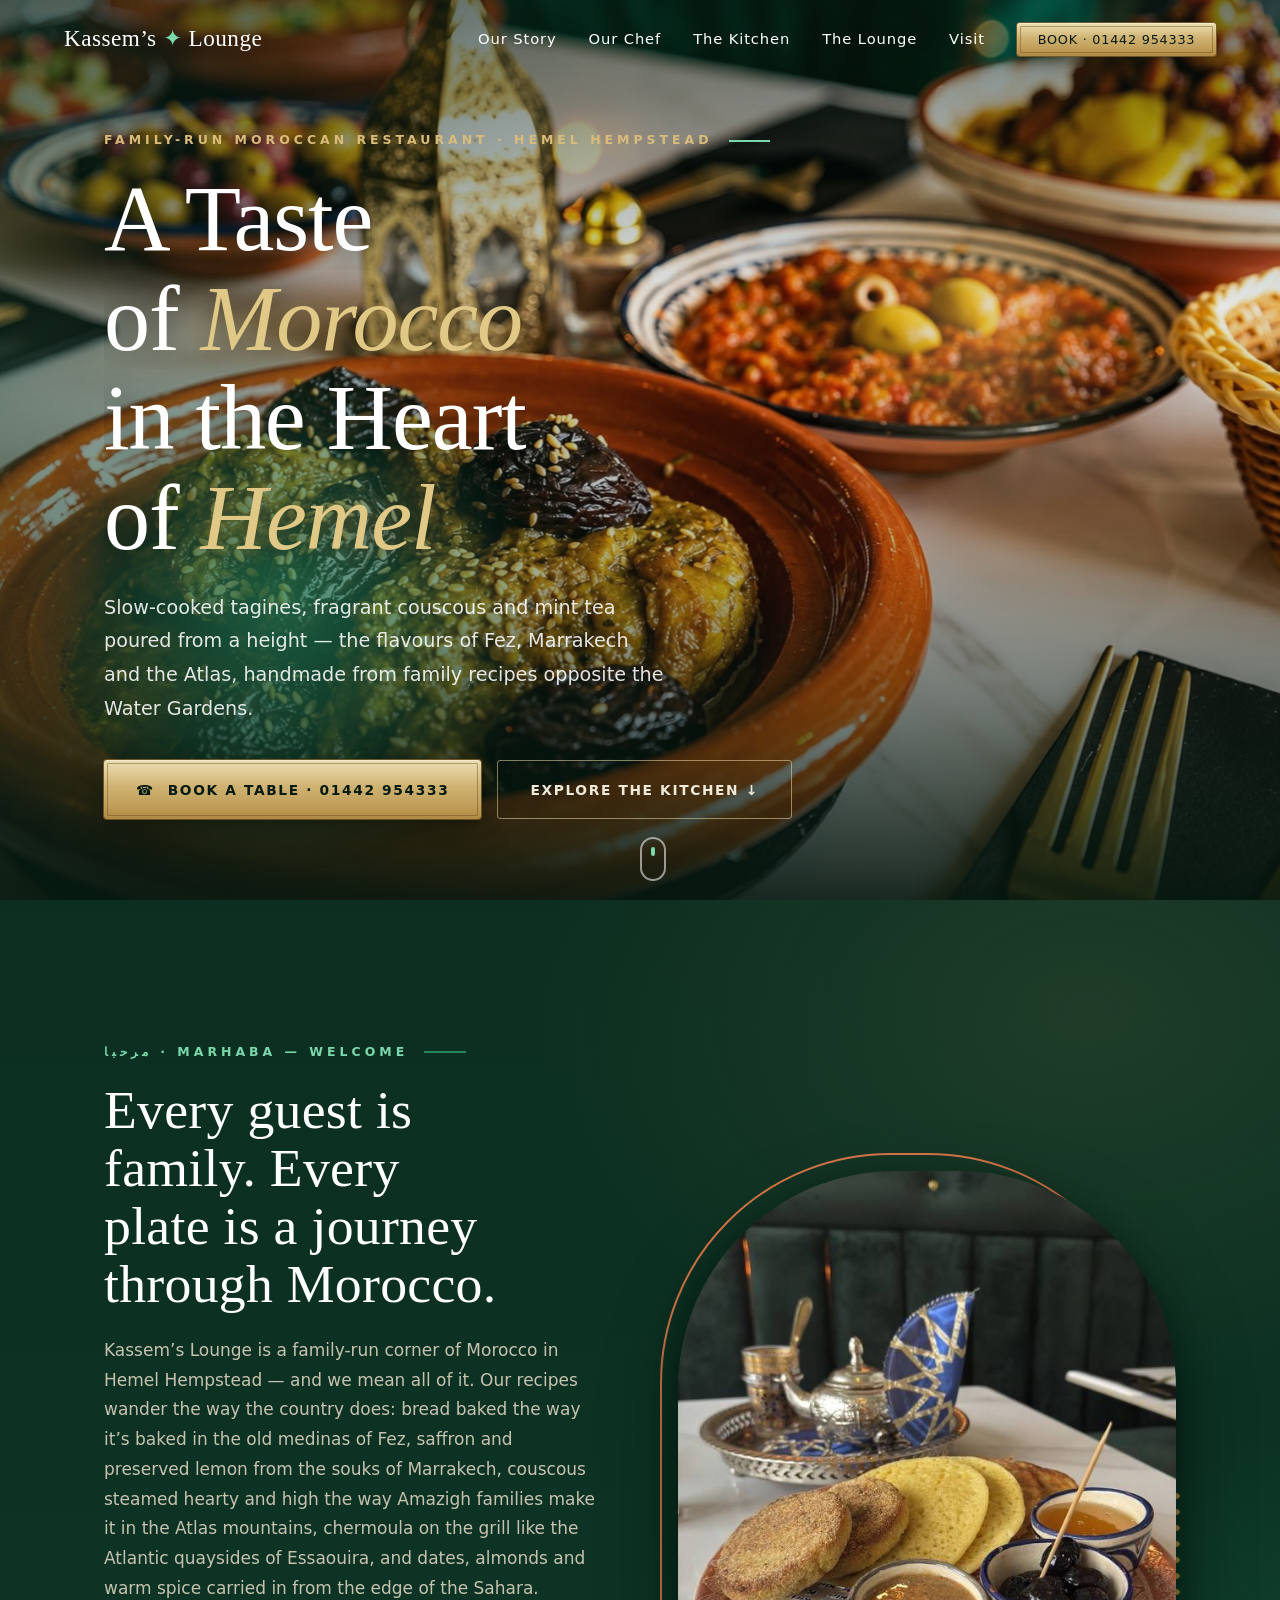
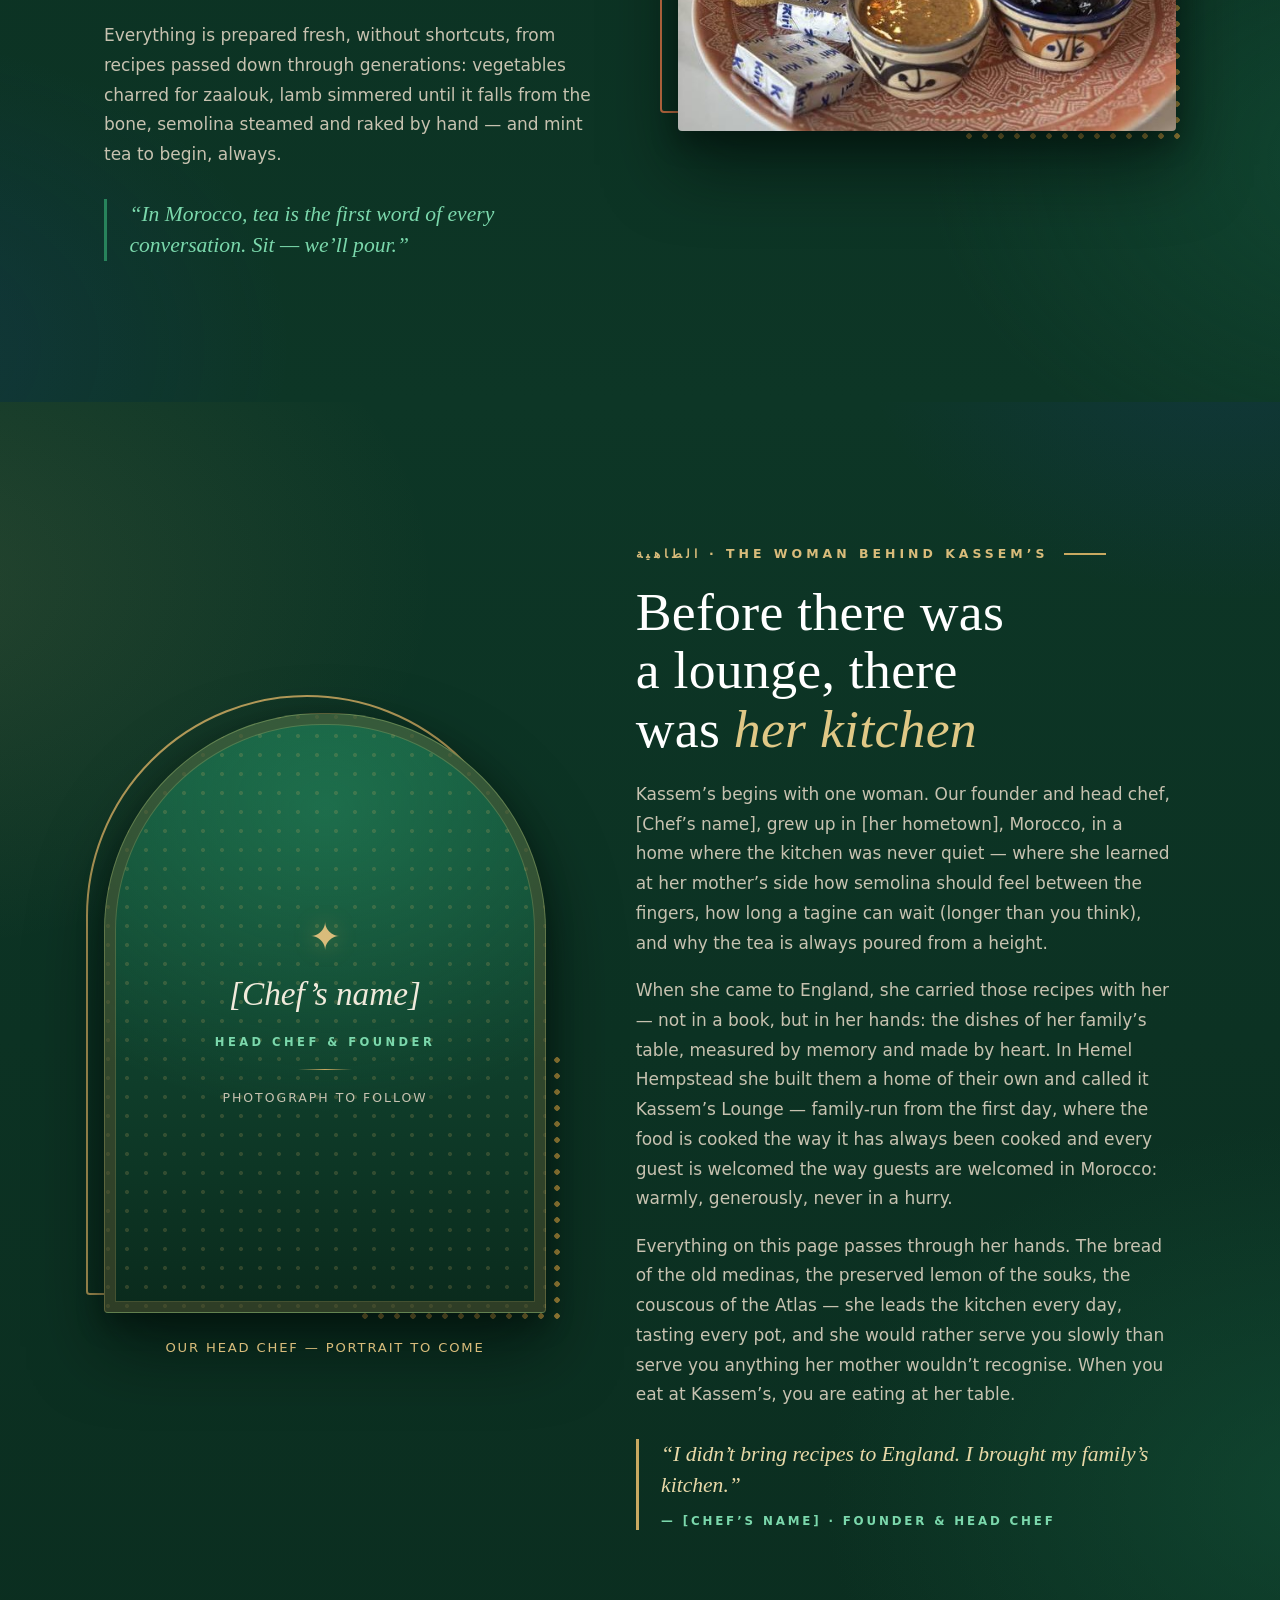
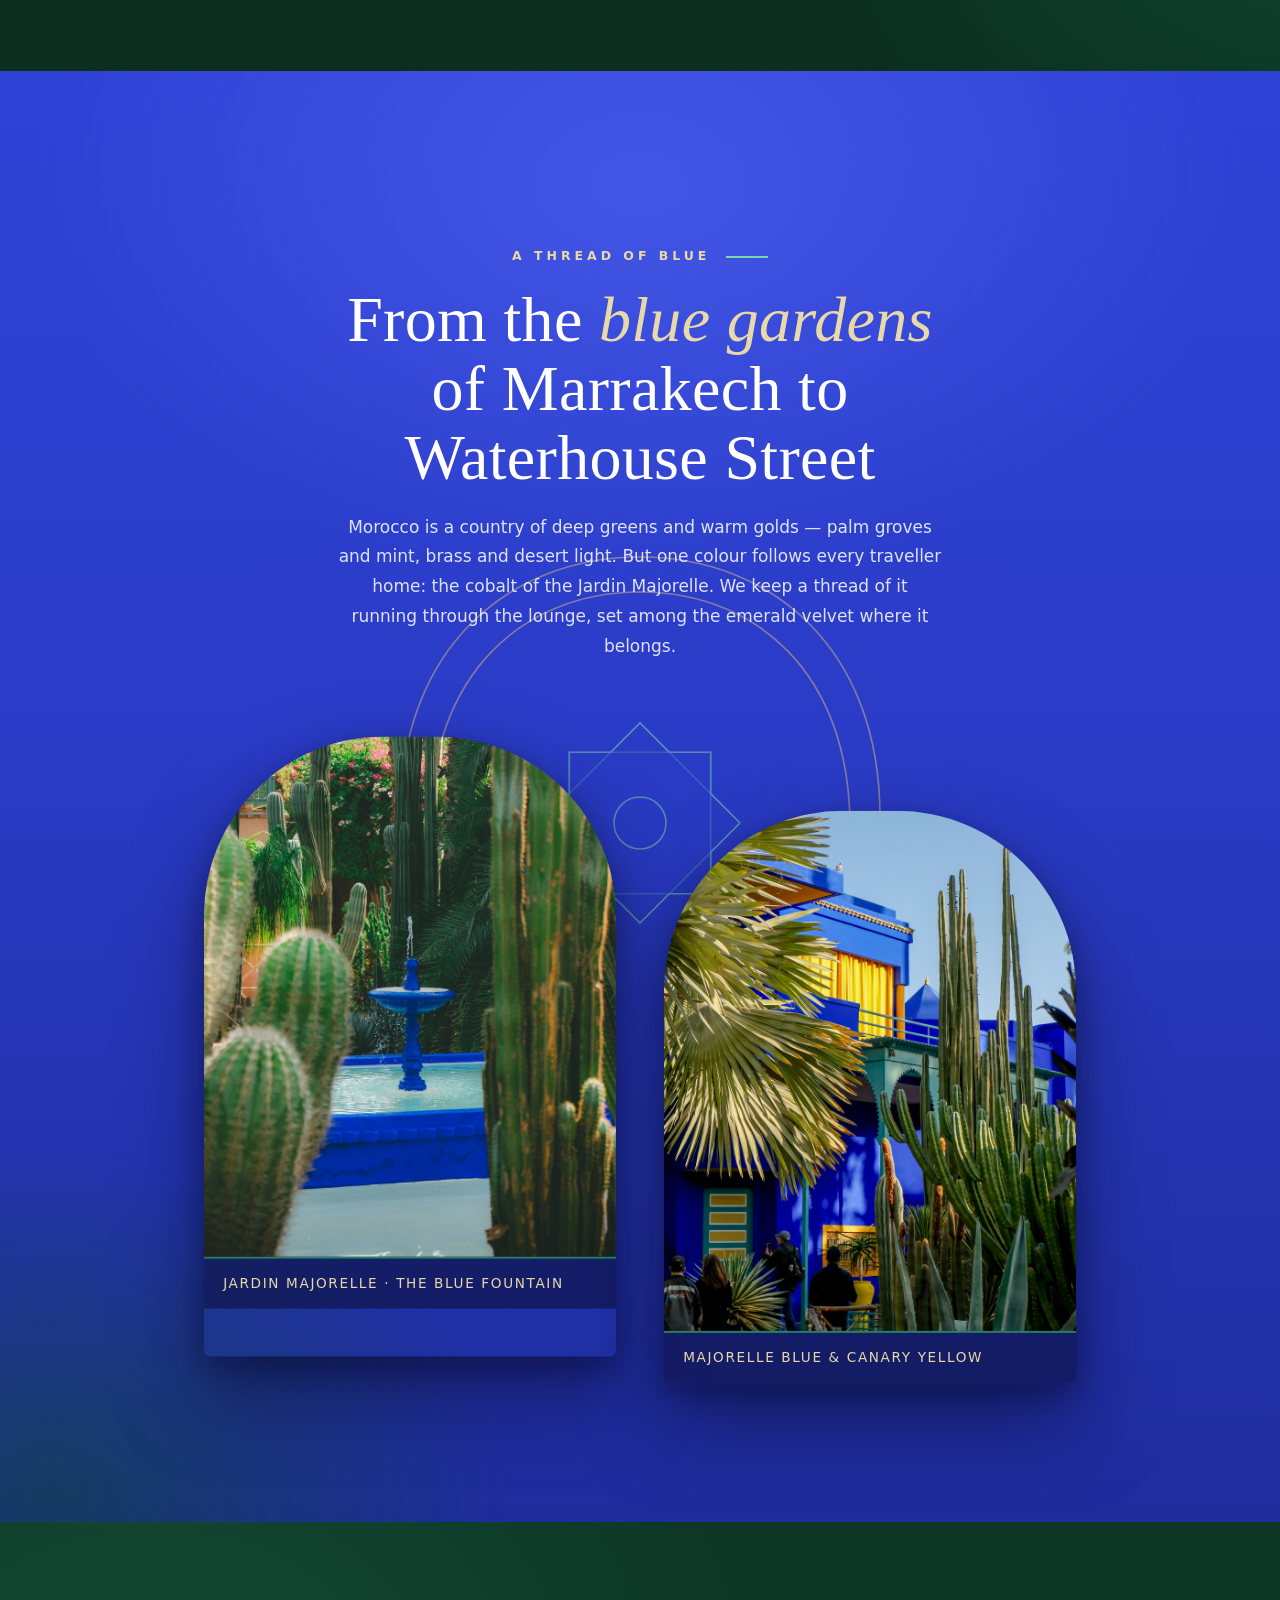
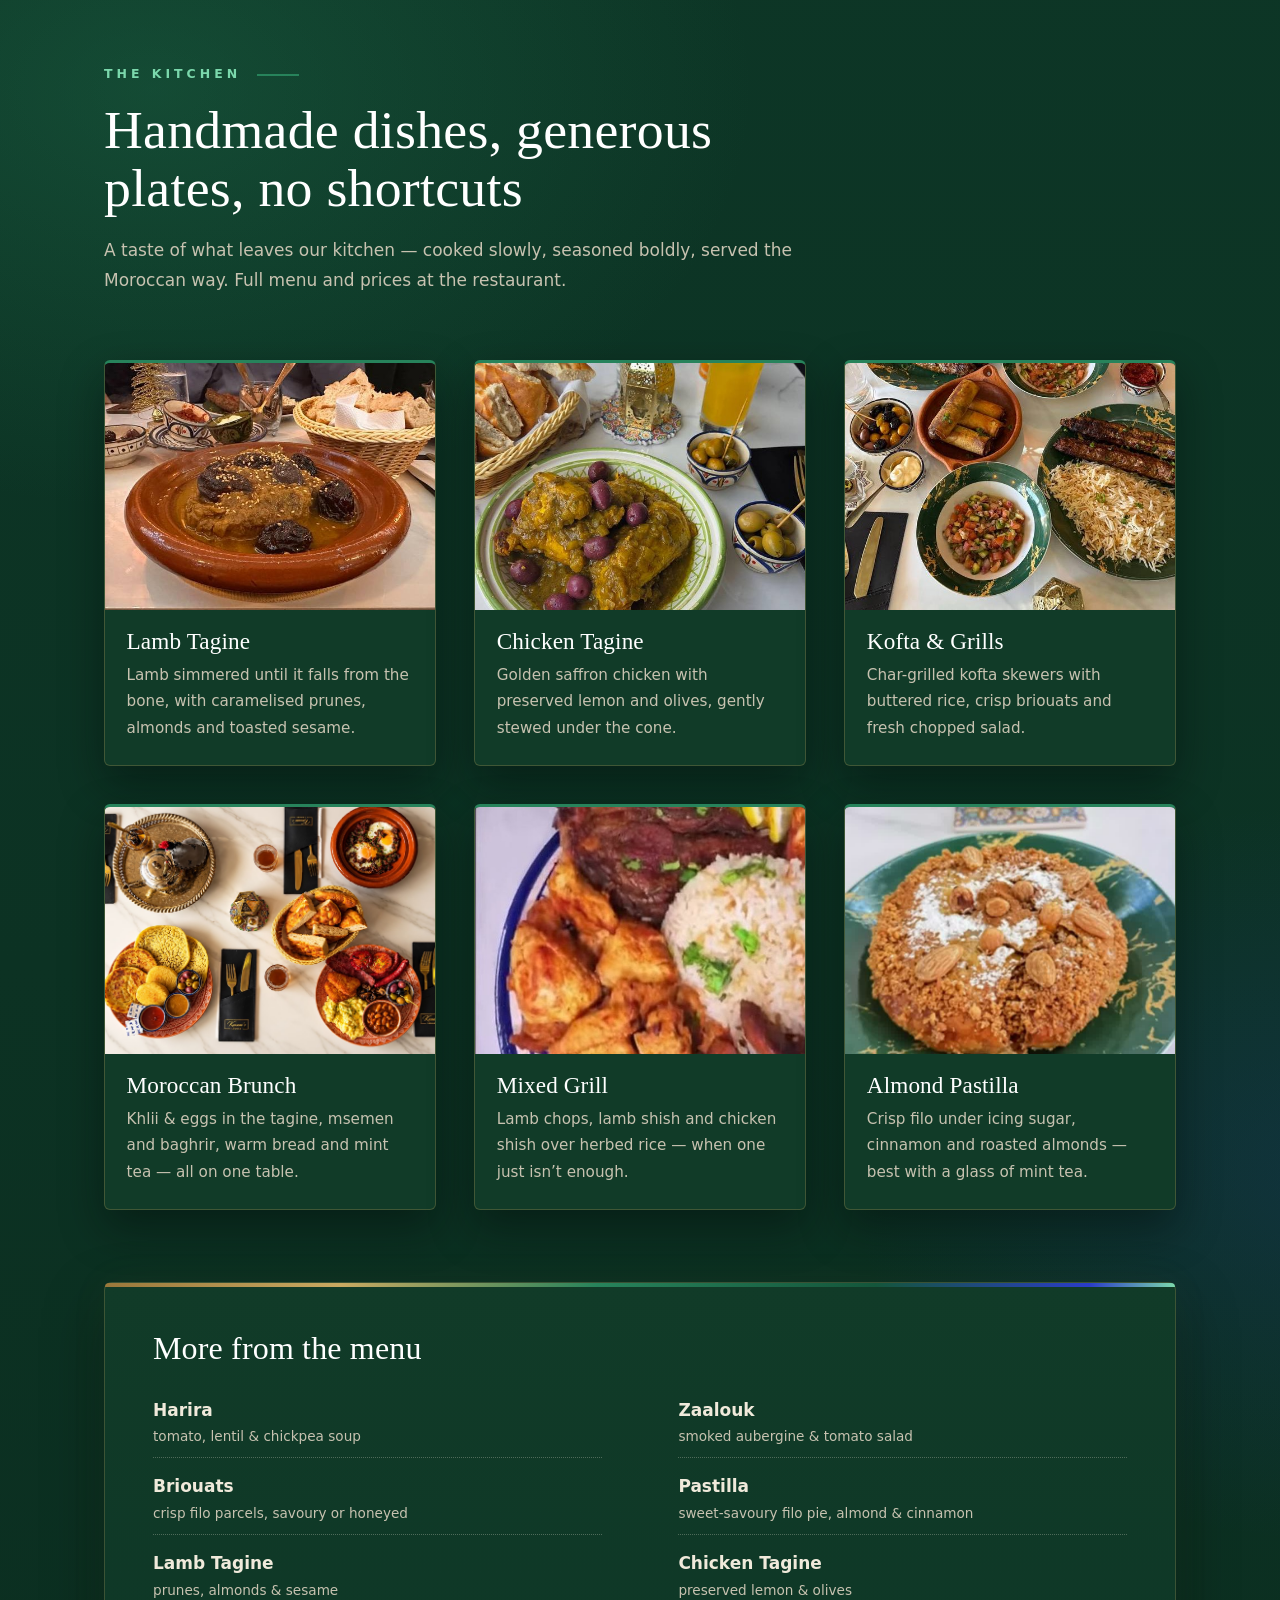
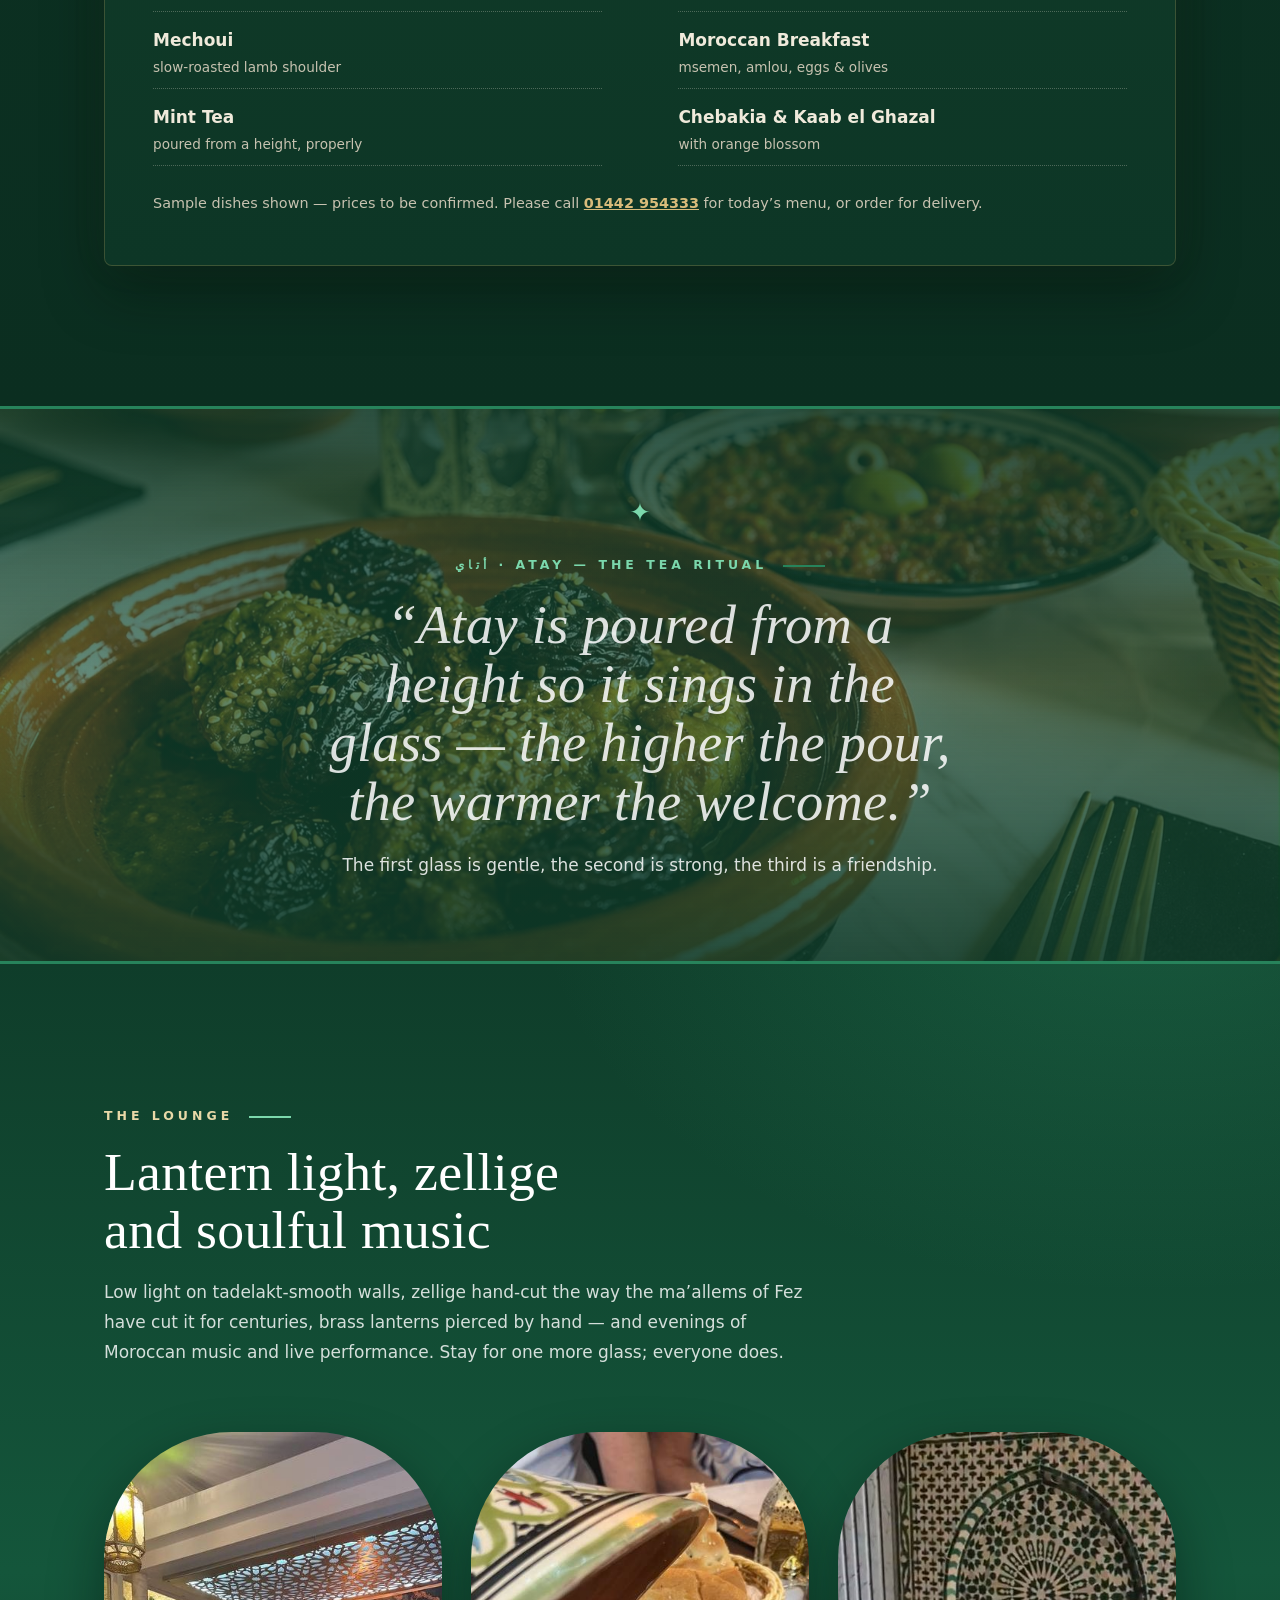
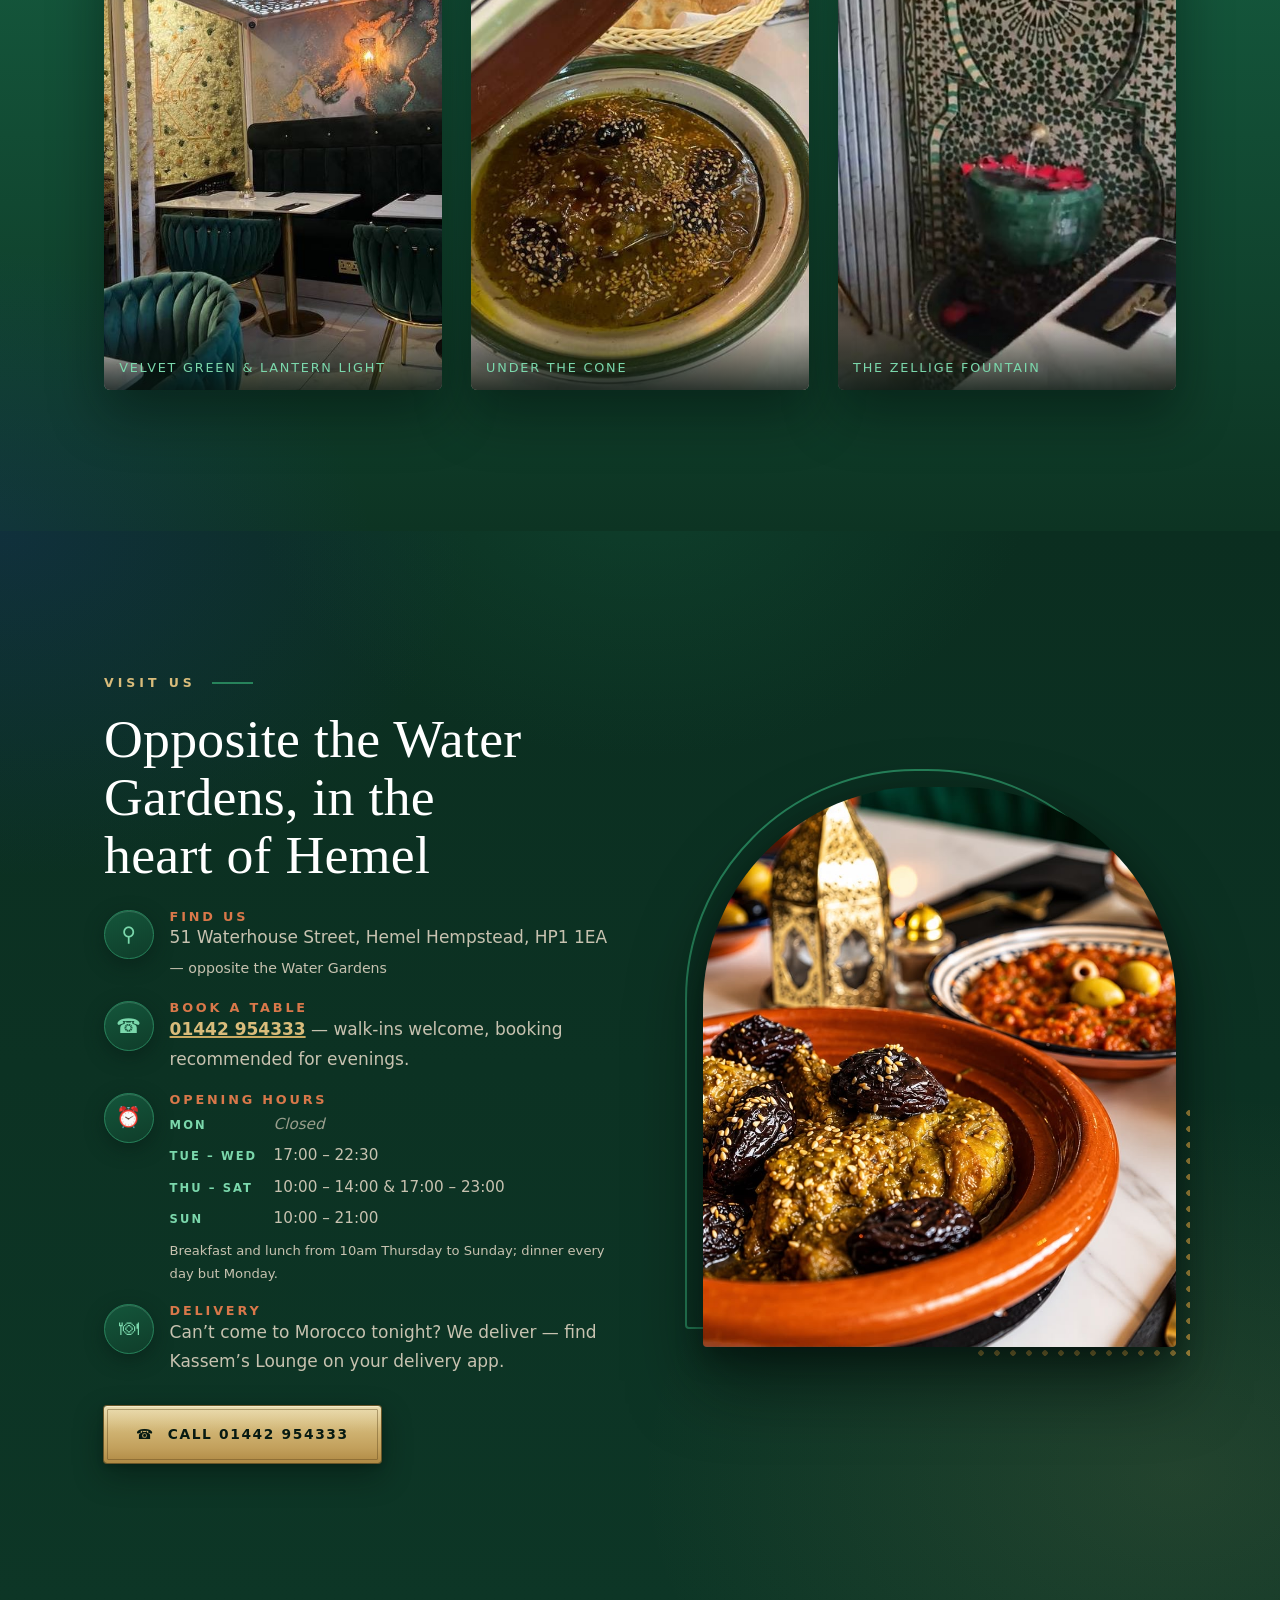
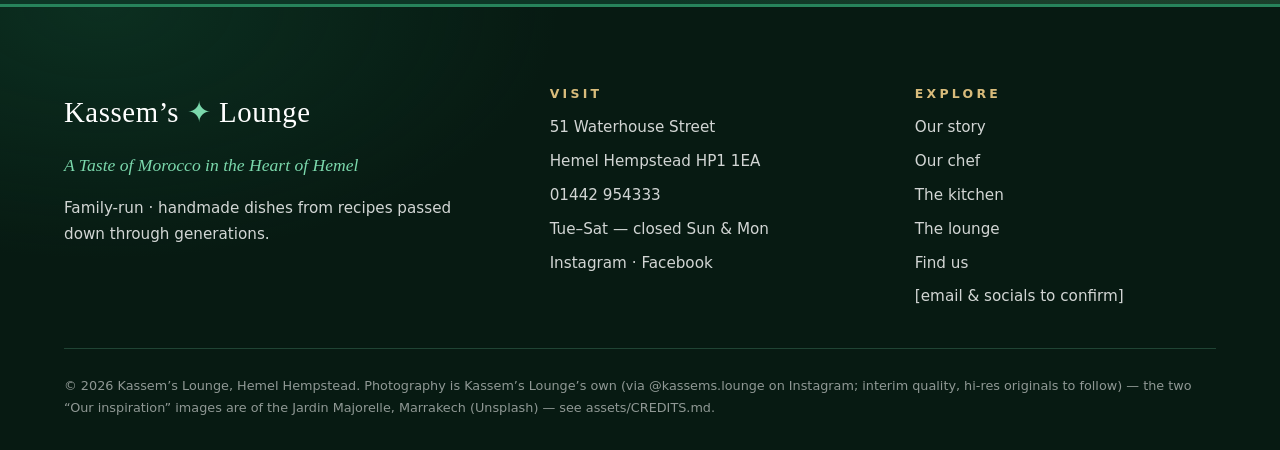
==== commit a53033c8: "The client's own hi-res photographs, and the new opening hours Hours first, because the old ones wer" ====
--- a/v1/index.html
+++ b/v1/index.html
@@ -969,11 +969,11 @@
           <div><h3>Opening hours</h3>
             <dl class="hours">
               <div><dt>Mon</dt><dd class="closed">Closed</dd></div>
-              <div><dt>Tue &ndash; Thu</dt><dd>9:00 &ndash; 20:30</dd></div>
-              <div><dt>Fri &ndash; Sat</dt><dd>9:00 &ndash; 21:00</dd></div>
-              <div><dt>Sun</dt><dd class="closed">Closed</dd></div>
+              <div><dt>Tue &ndash; Wed</dt><dd>17:00 &ndash; 22:30</dd></div>
+              <div><dt>Thu &ndash; Sat</dt><dd>10:00 &ndash; 14:00 &amp; 17:00 &ndash; 23:00</dd></div>
+              <div><dt>Sun</dt><dd>10:00 &ndash; 21:00</dd></div>
             </dl>
-            <p class="hours-note">Open from 9am for breakfast, through lunch and dinner.</p>
+            <p class="hours-note">Breakfast and lunch from 10am Thursday to Sunday; dinner every day but Monday.</p>
           </div>
         </div>
         <div class="fact">
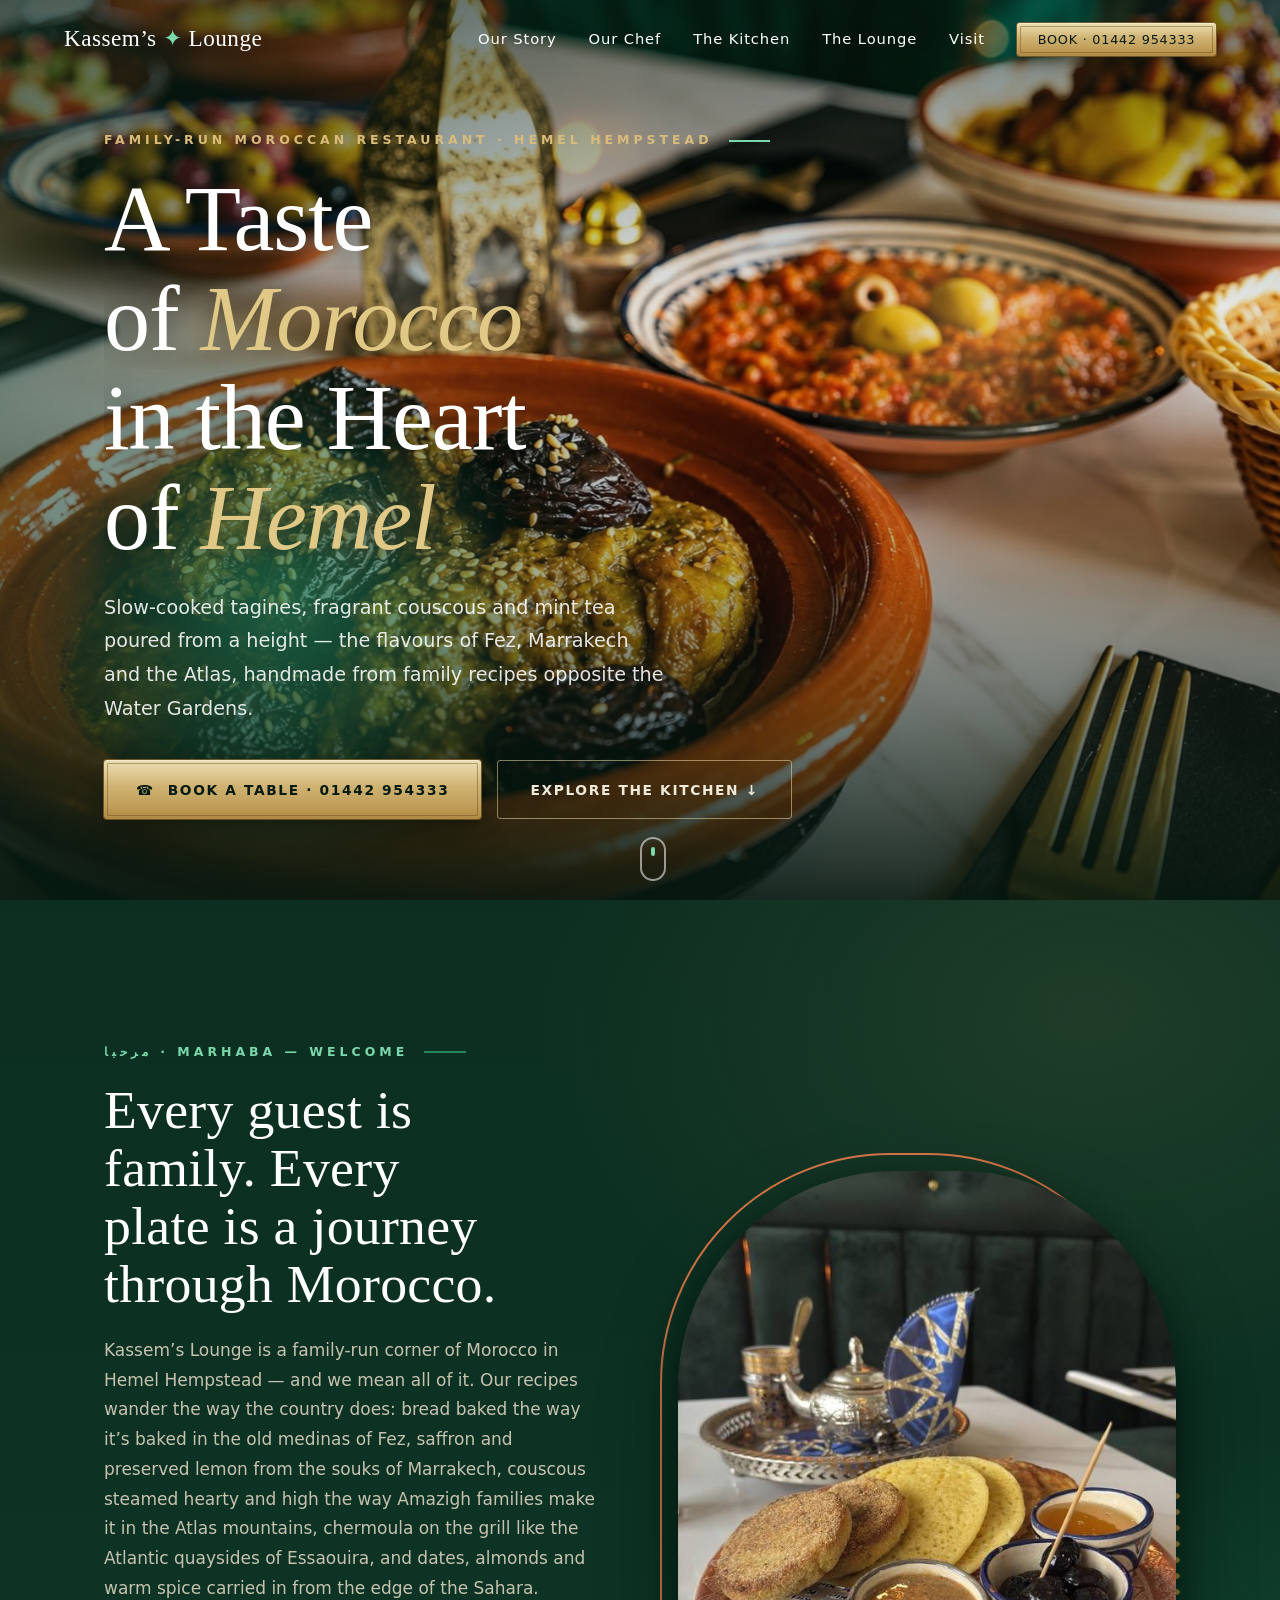
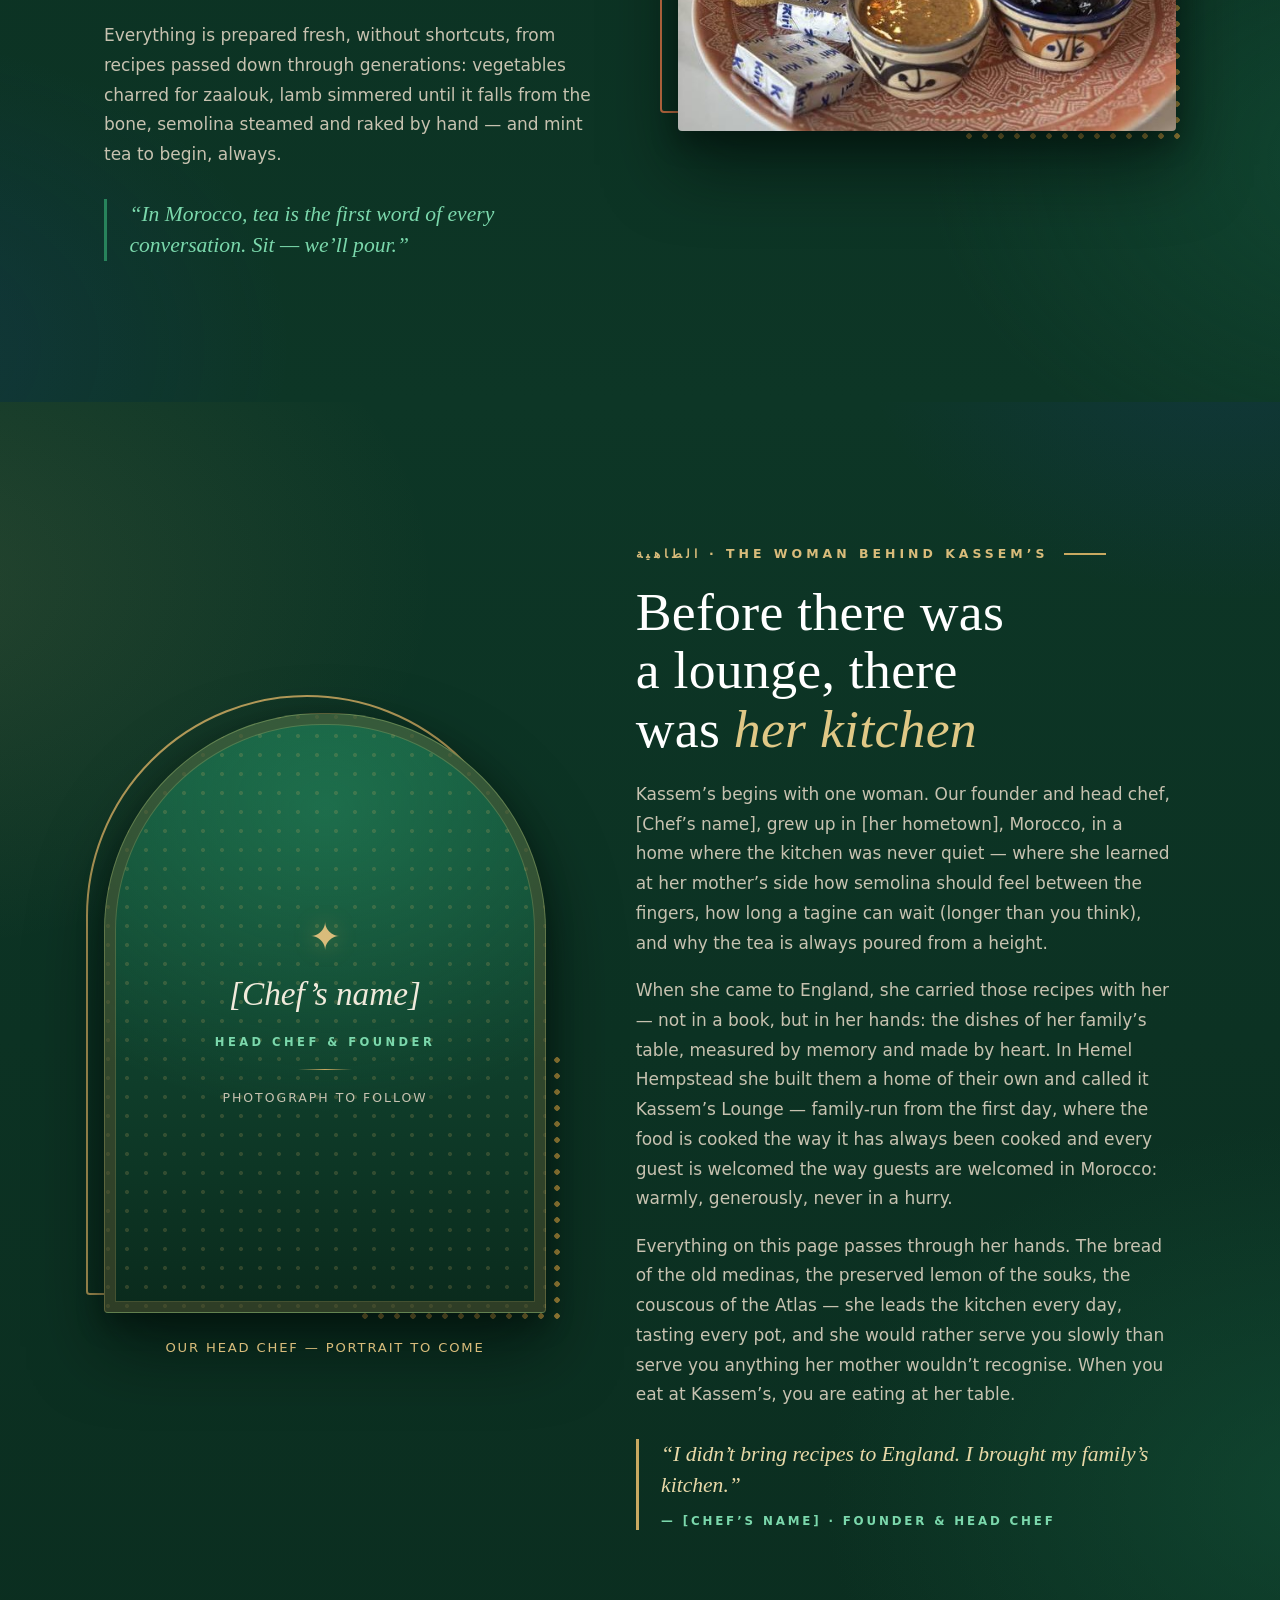
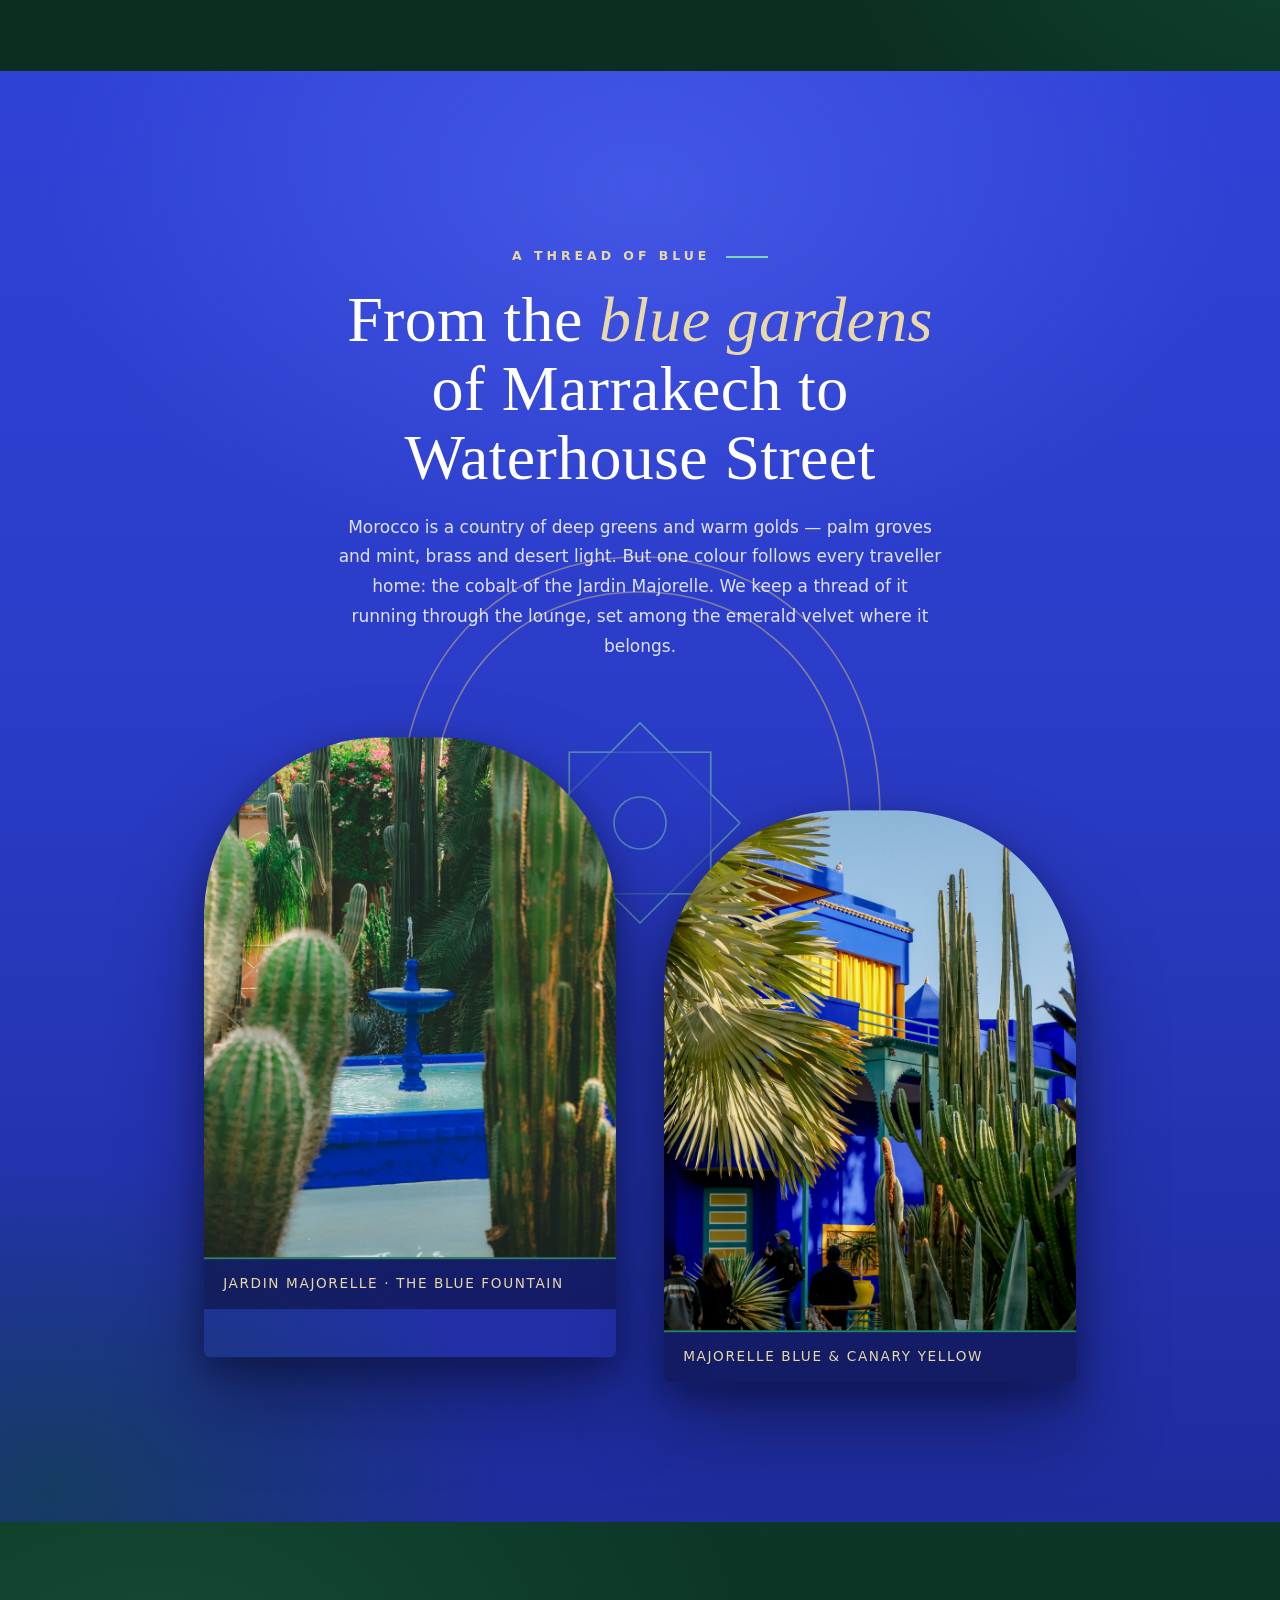
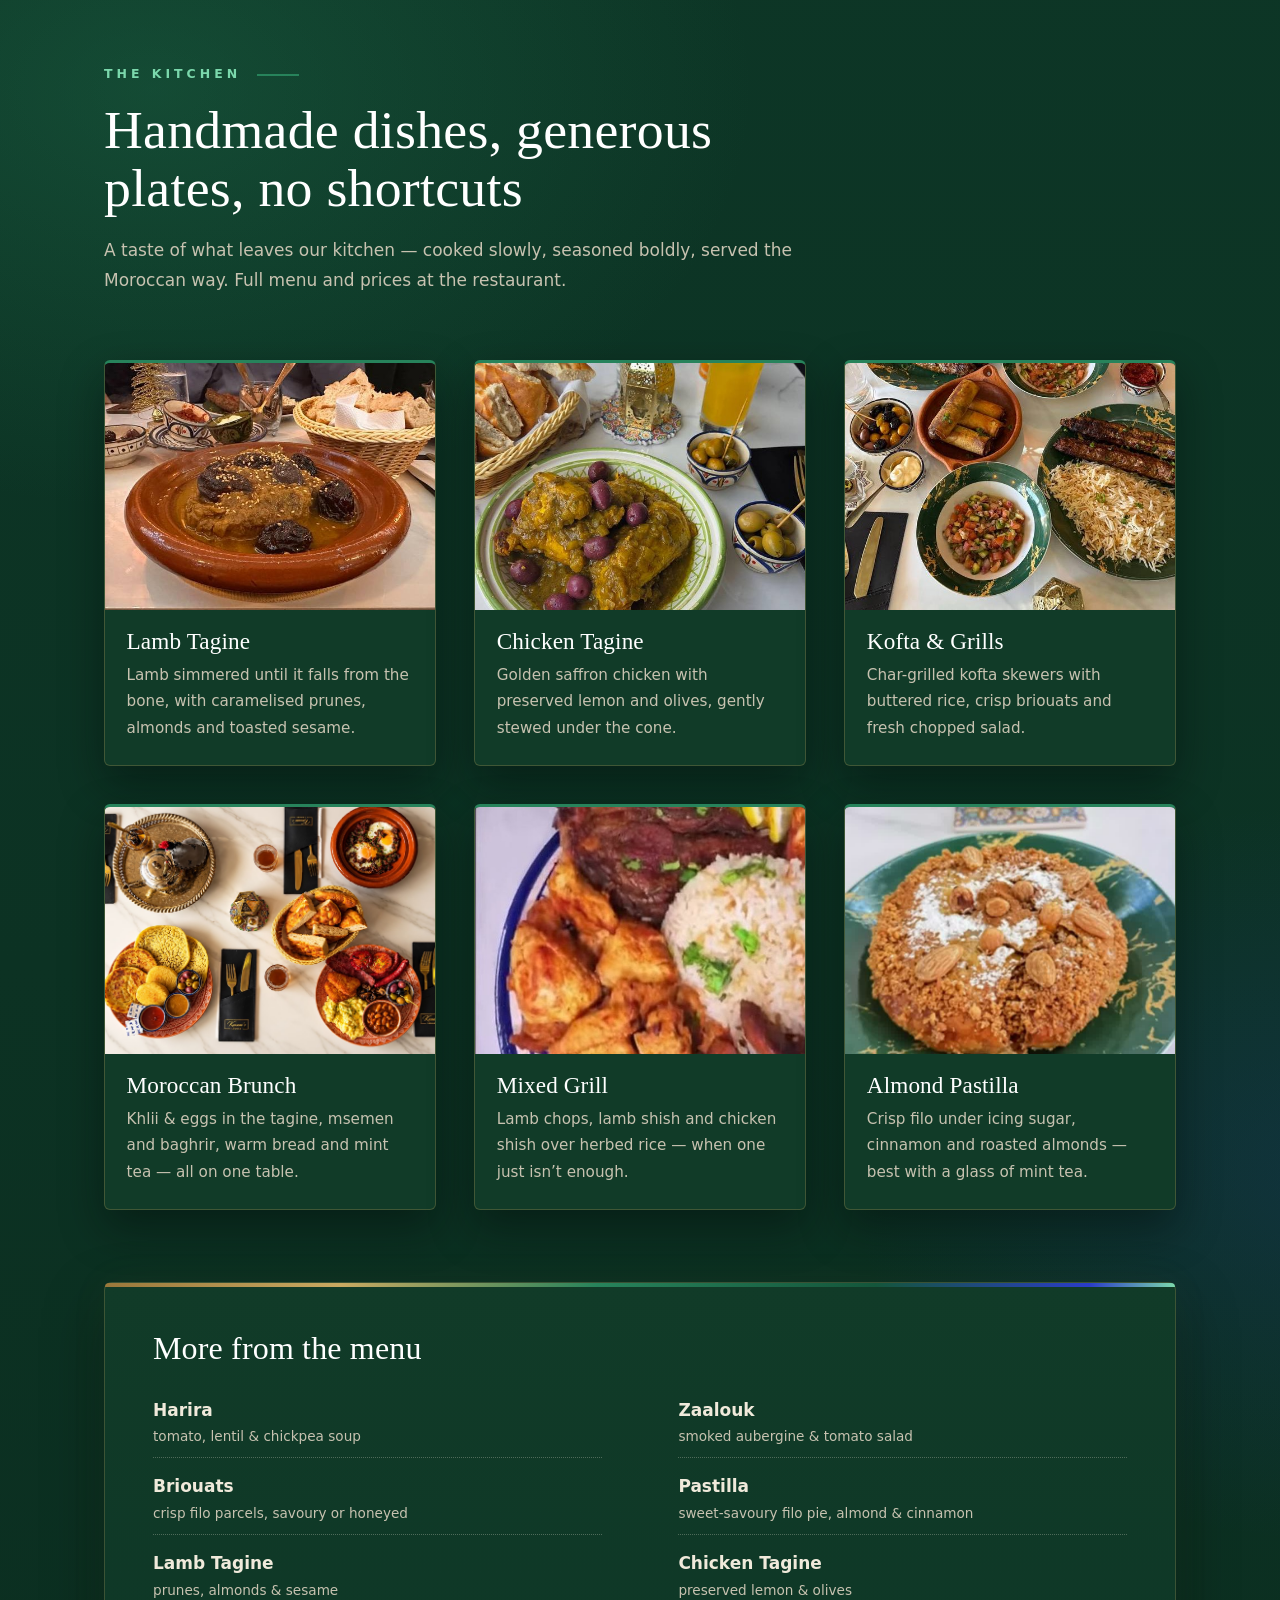
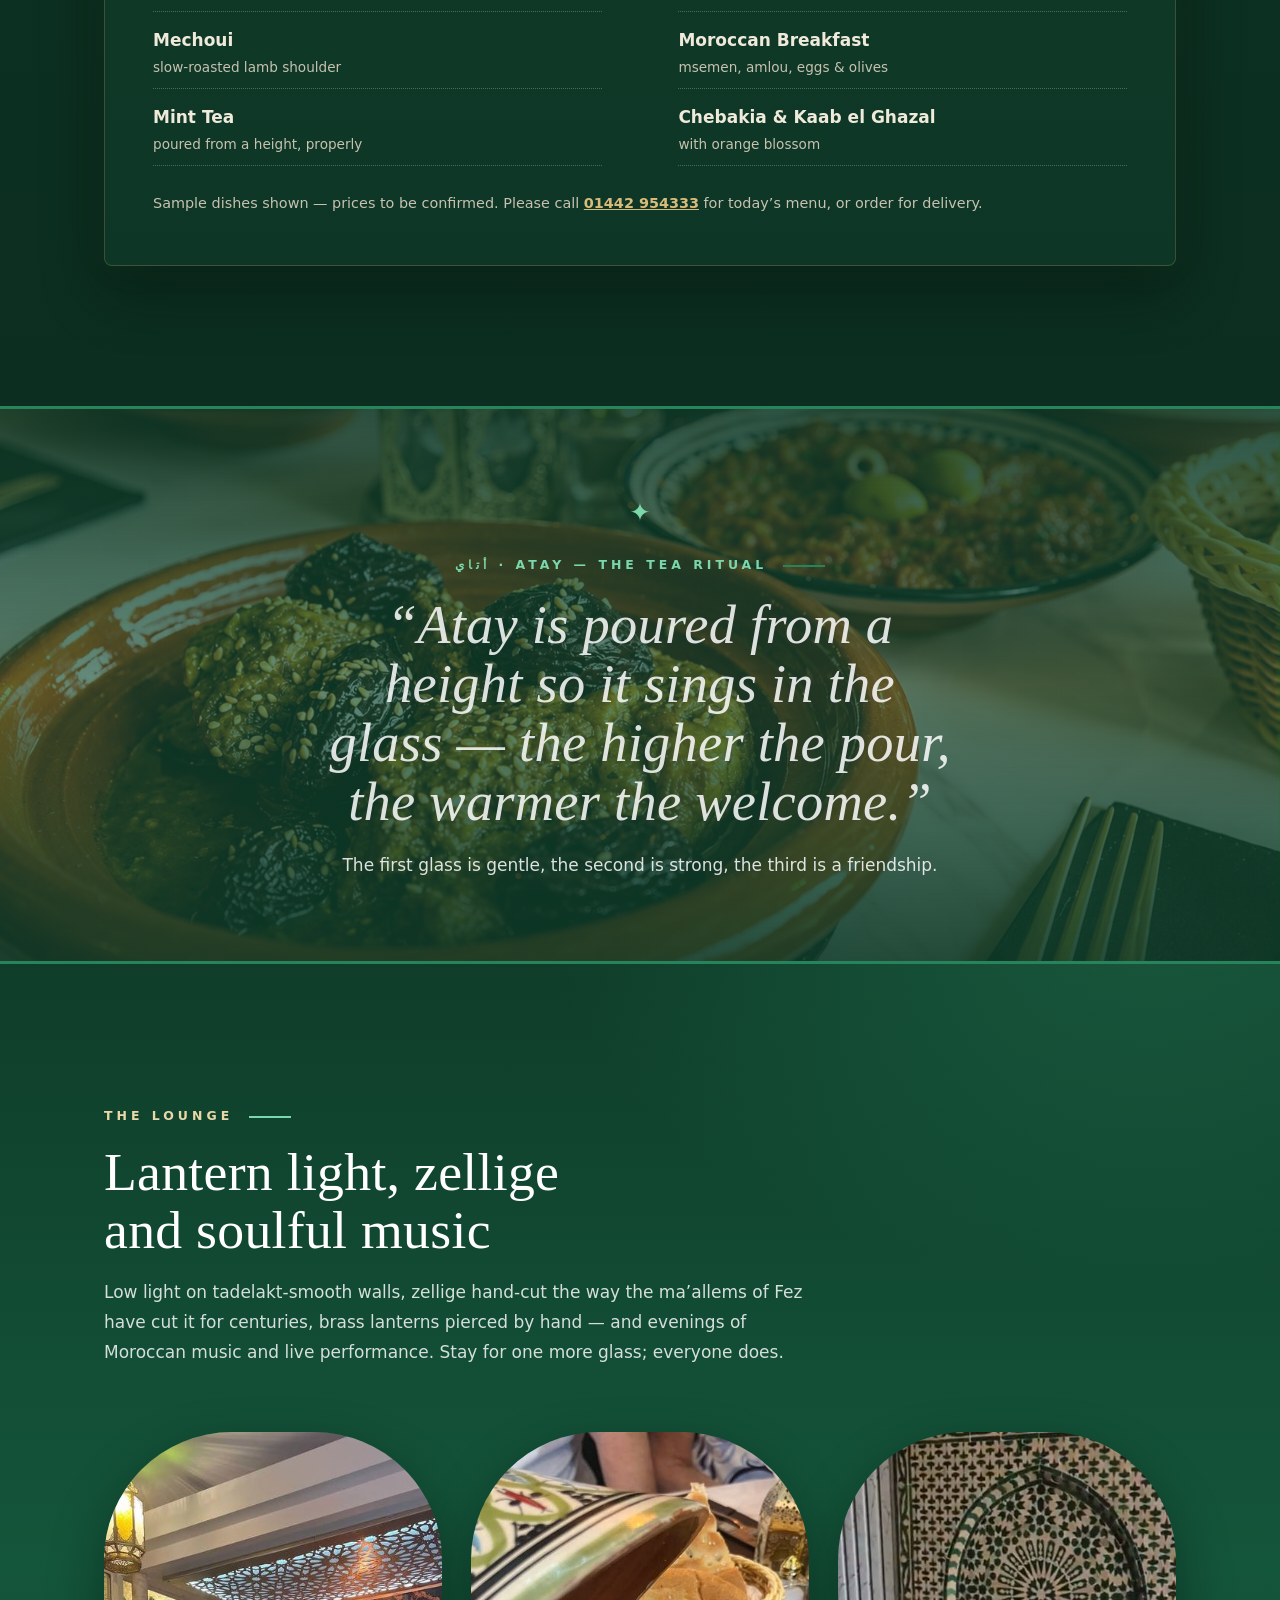
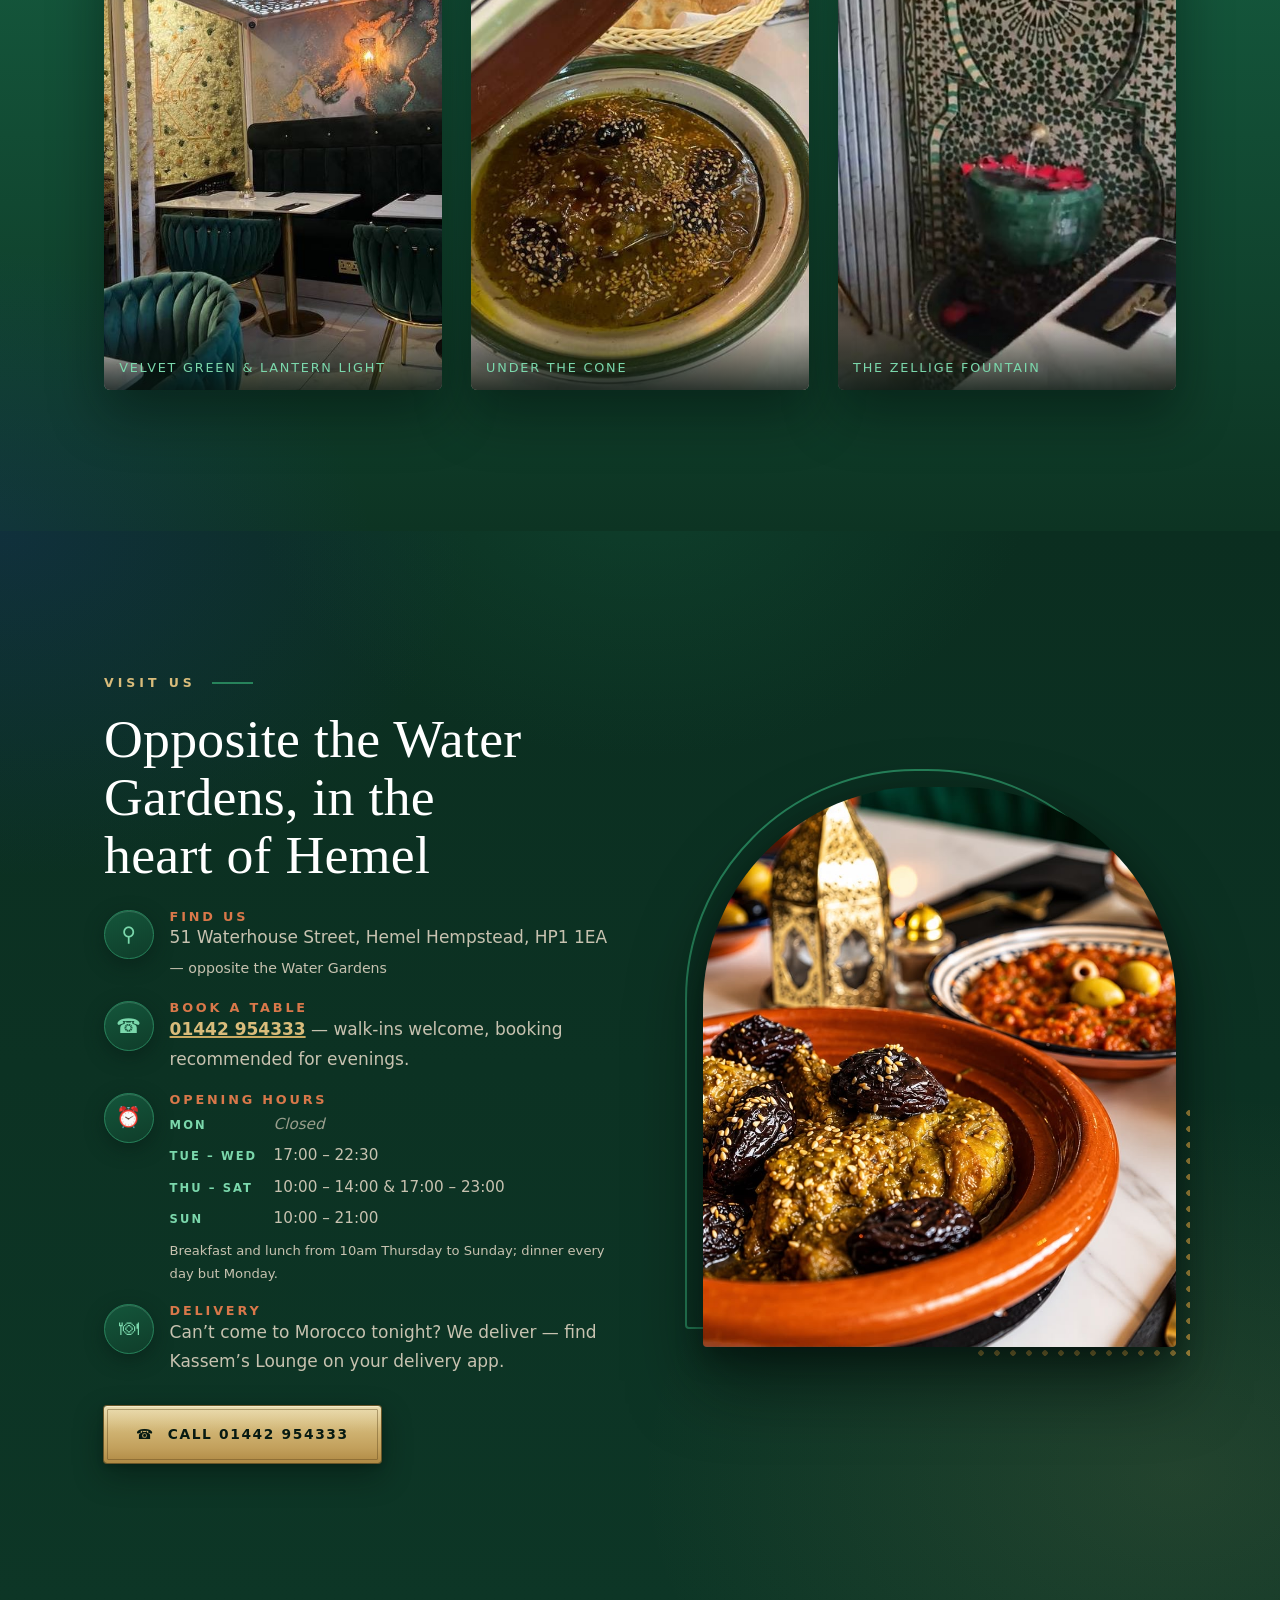
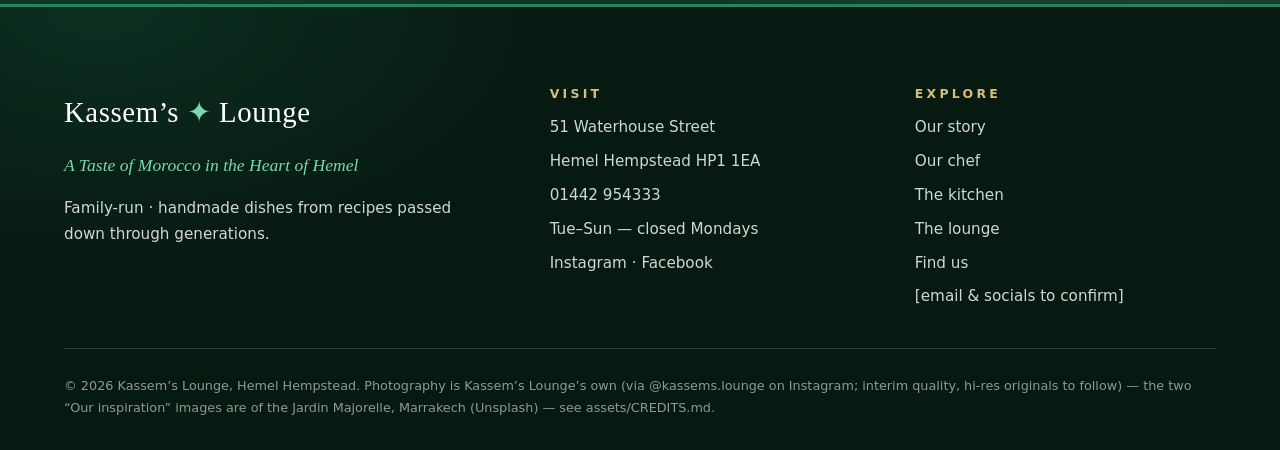
==== commit af89be3e: "v5 is the main site, so give it the hero, the markup and the right days Two of these are live and wr" ====
--- a/v1/index.html
+++ b/v1/index.html
@@ -1003,7 +1003,7 @@
         <li>51 Waterhouse Street</li>
         <li>Hemel Hempstead HP1 1EA</li>
         <li><a href="tel:01442954333">01442 954333</a></li>
-        <li>Tue&ndash;Sat &mdash; closed Sun &amp; Mon</li>
+        <li>Tue&ndash;Sun &mdash; closed Mondays</li>
         <li><a href="https://www.instagram.com/kassems.lounge/" rel="noopener">Instagram</a> &middot; <a href="https://www.facebook.com/p/Kassems-Lounge-61577196157049/" rel="noopener">Facebook</a></li>
       </ul>
     </div>
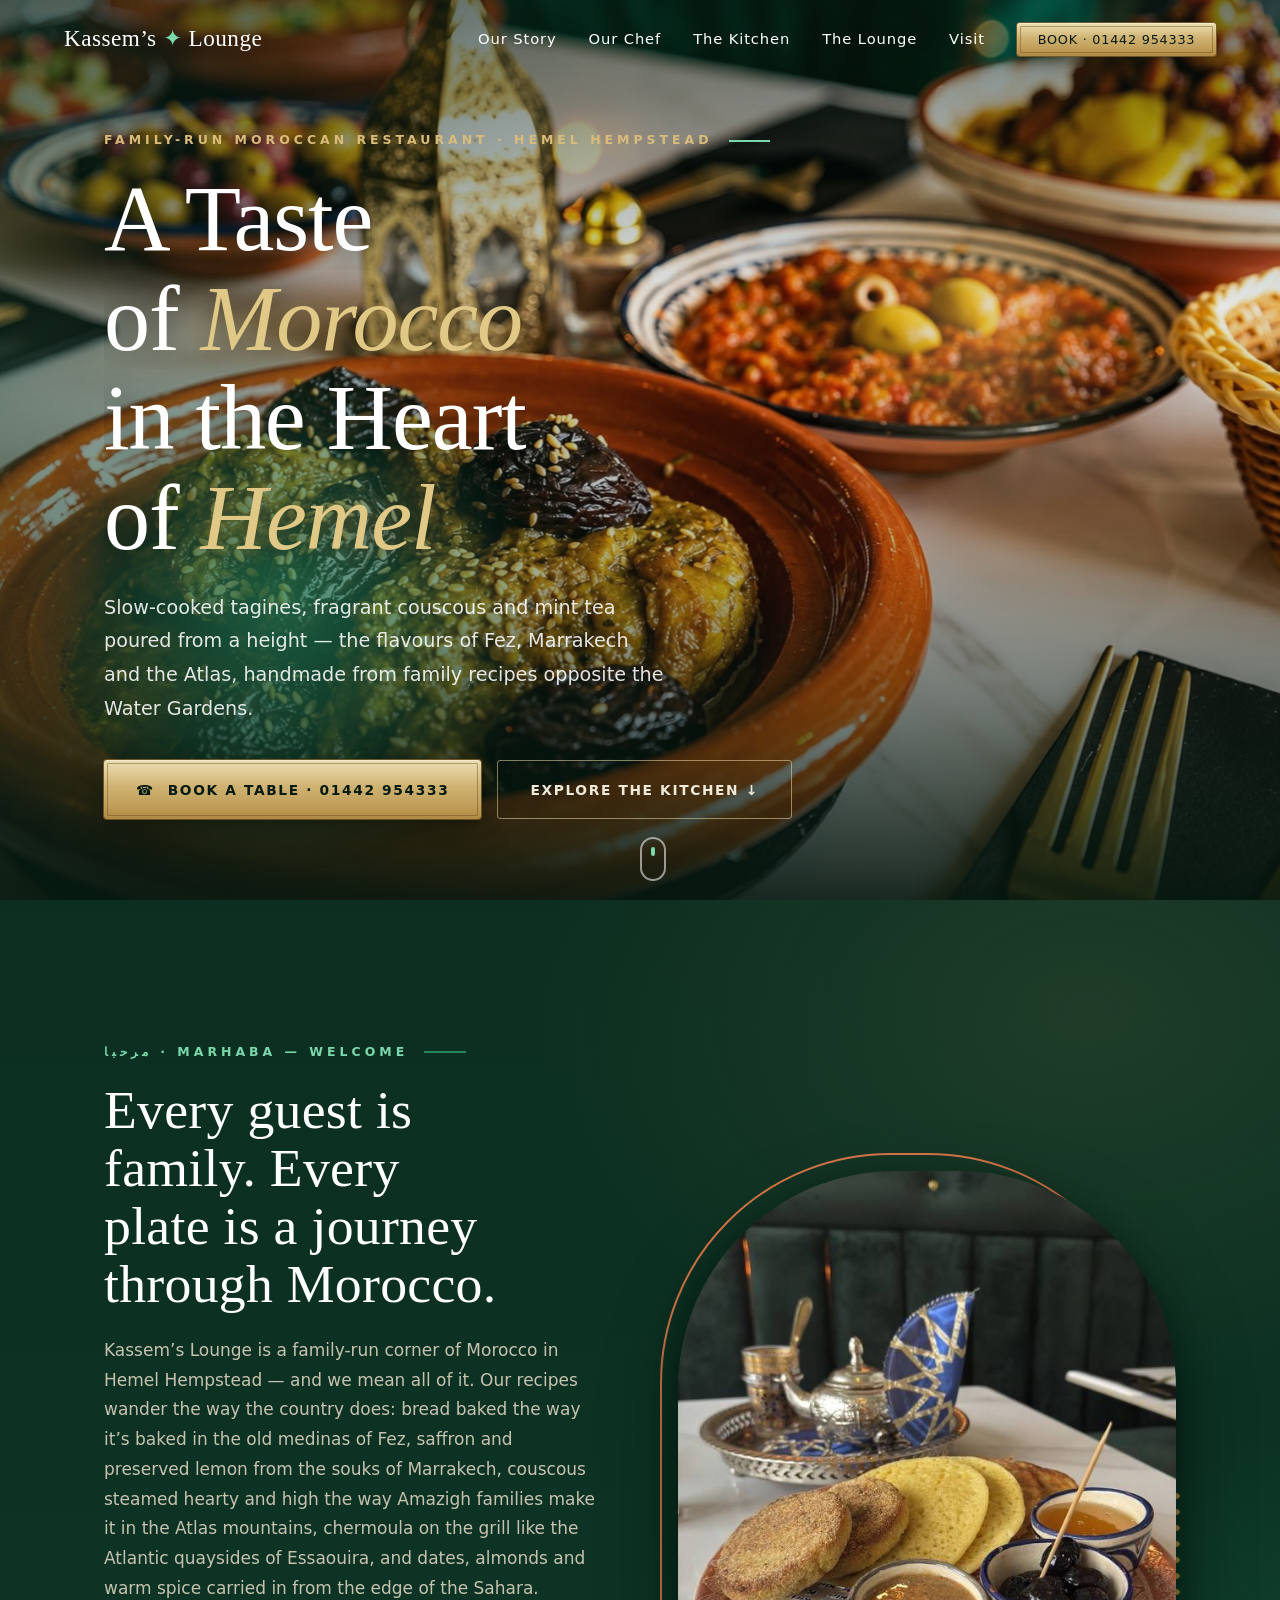
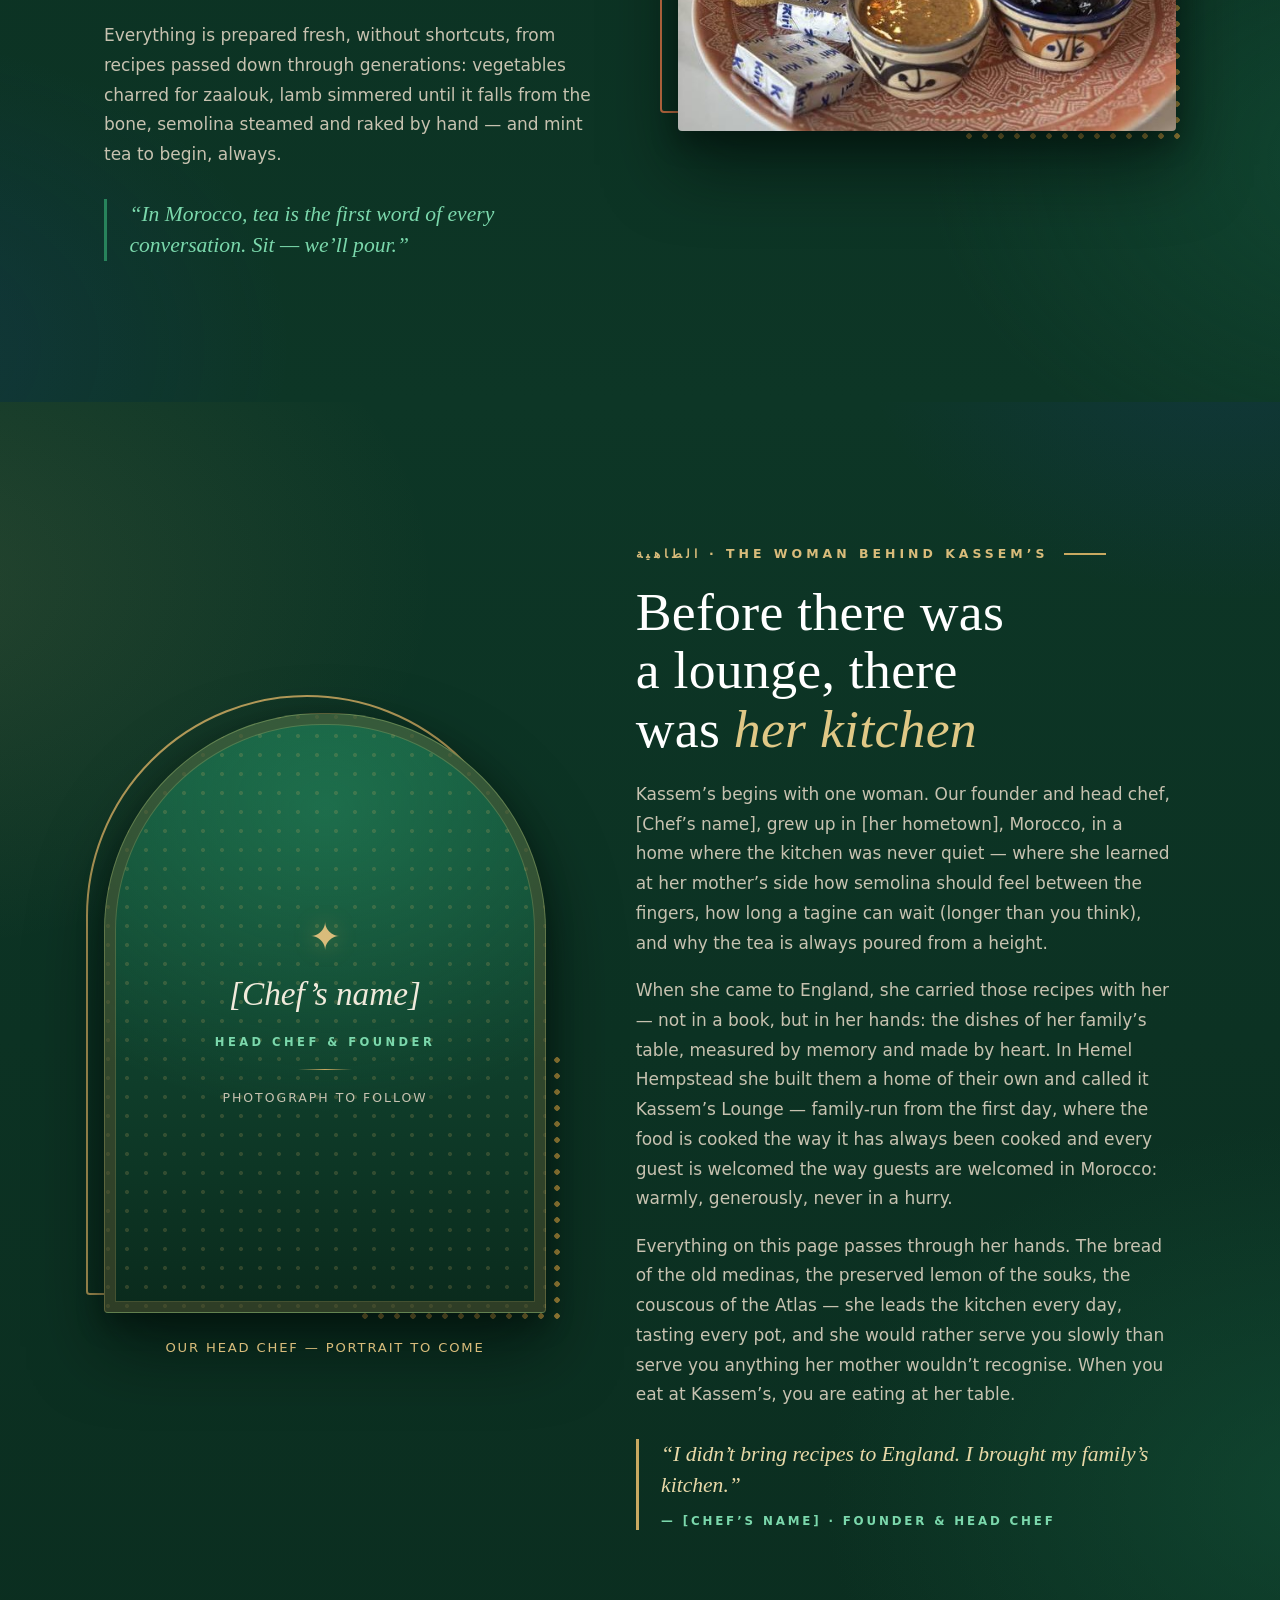
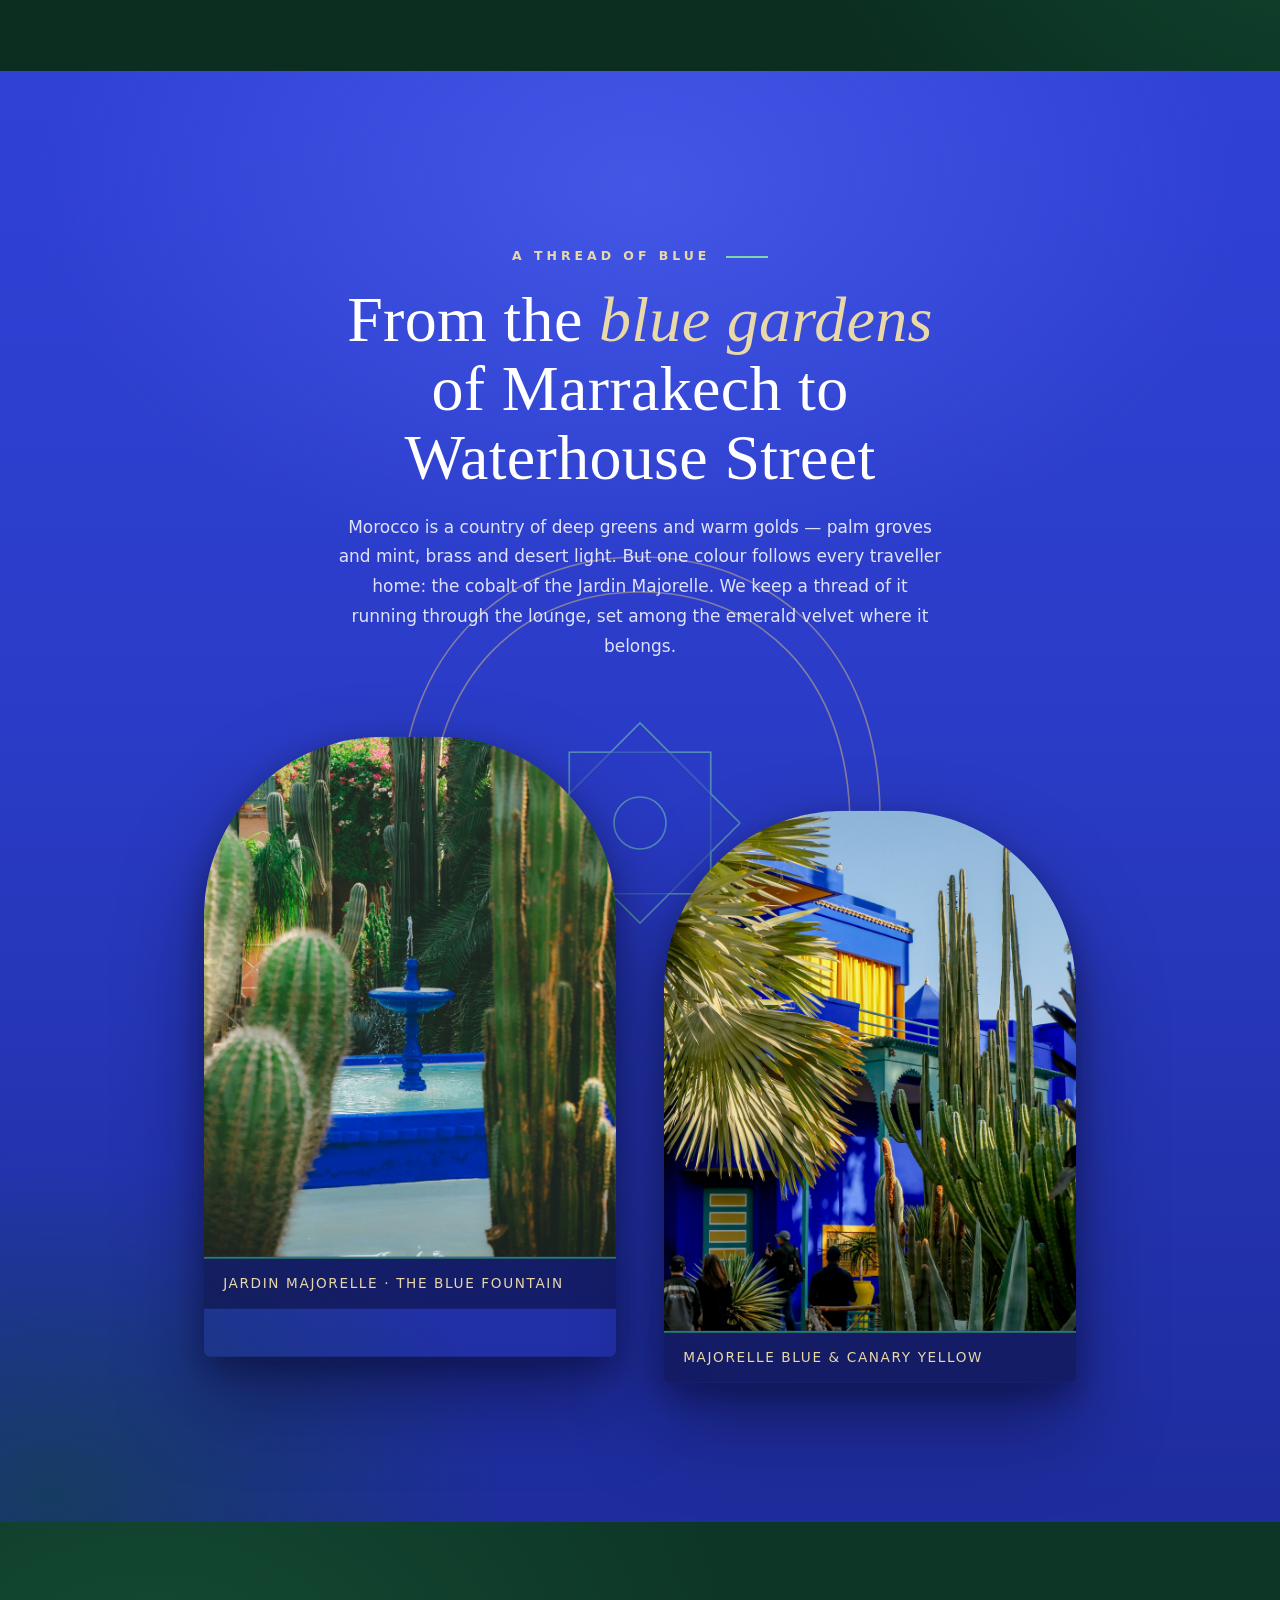
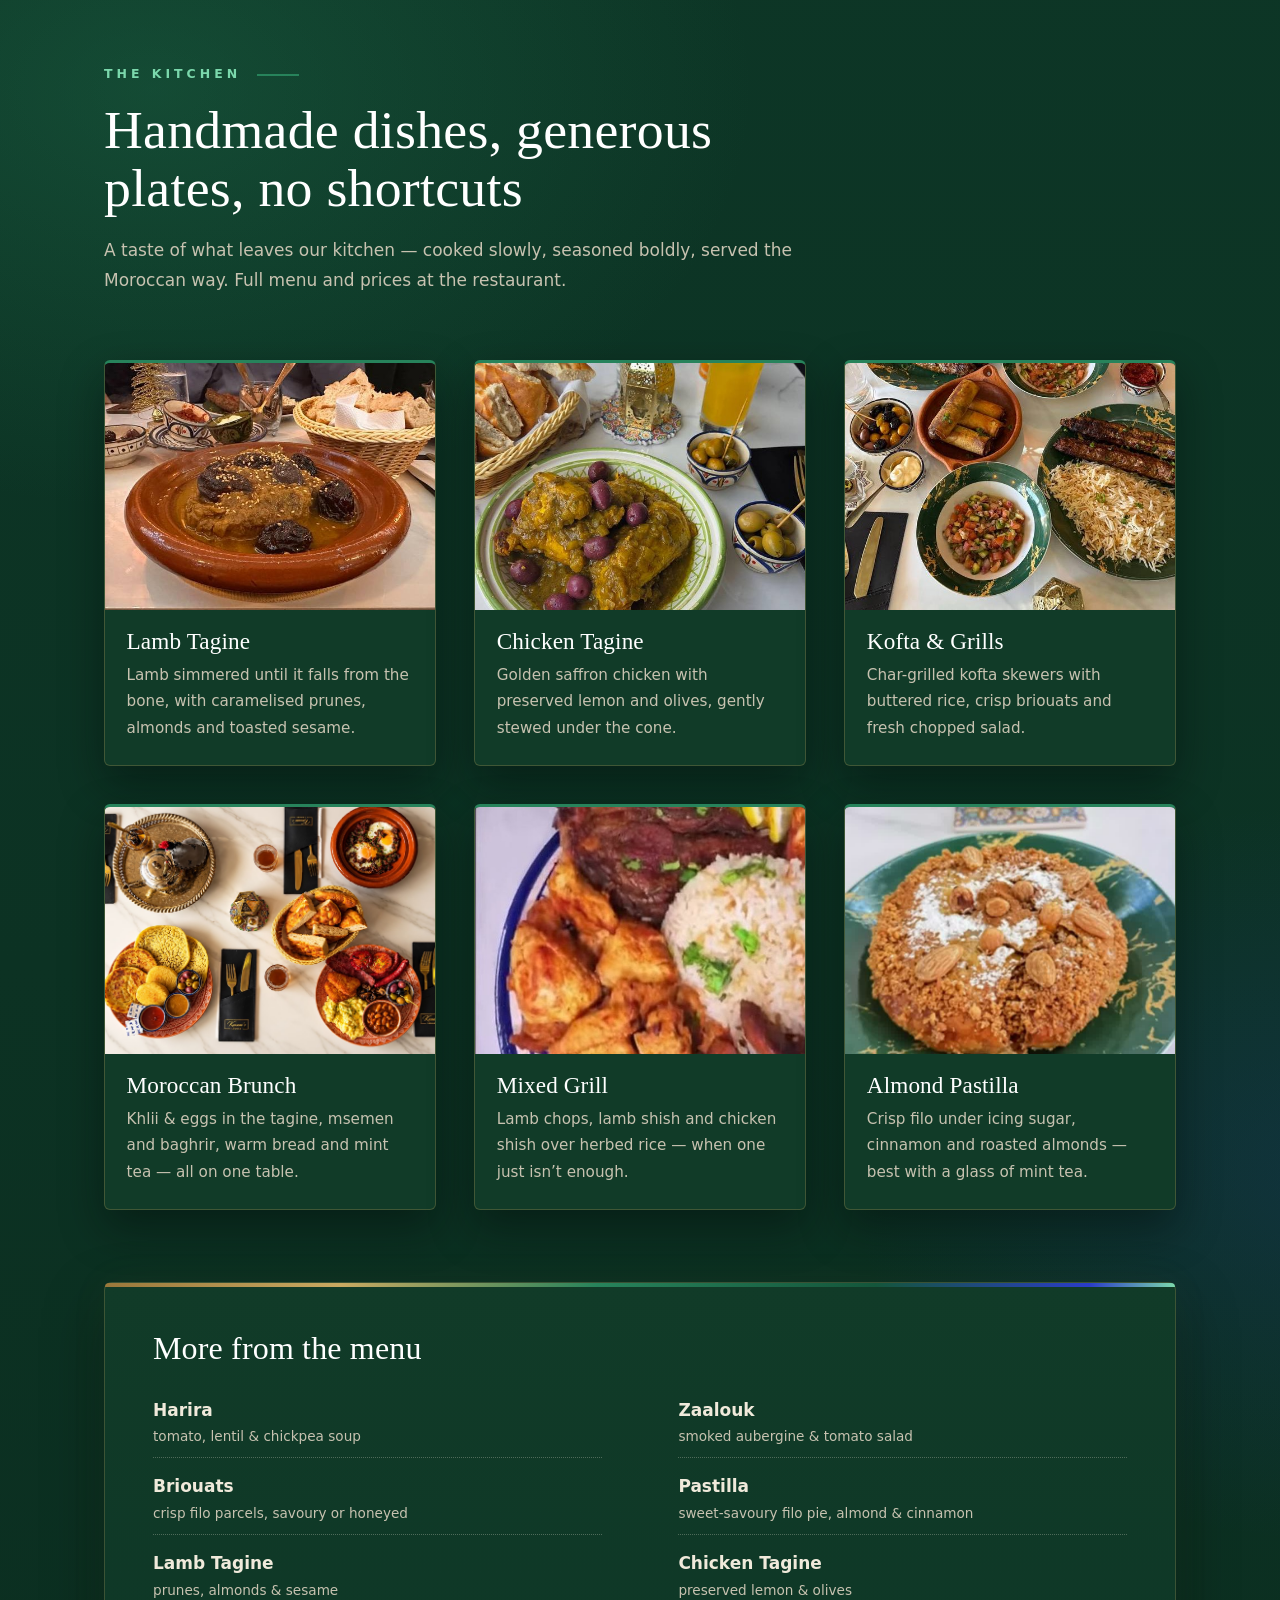
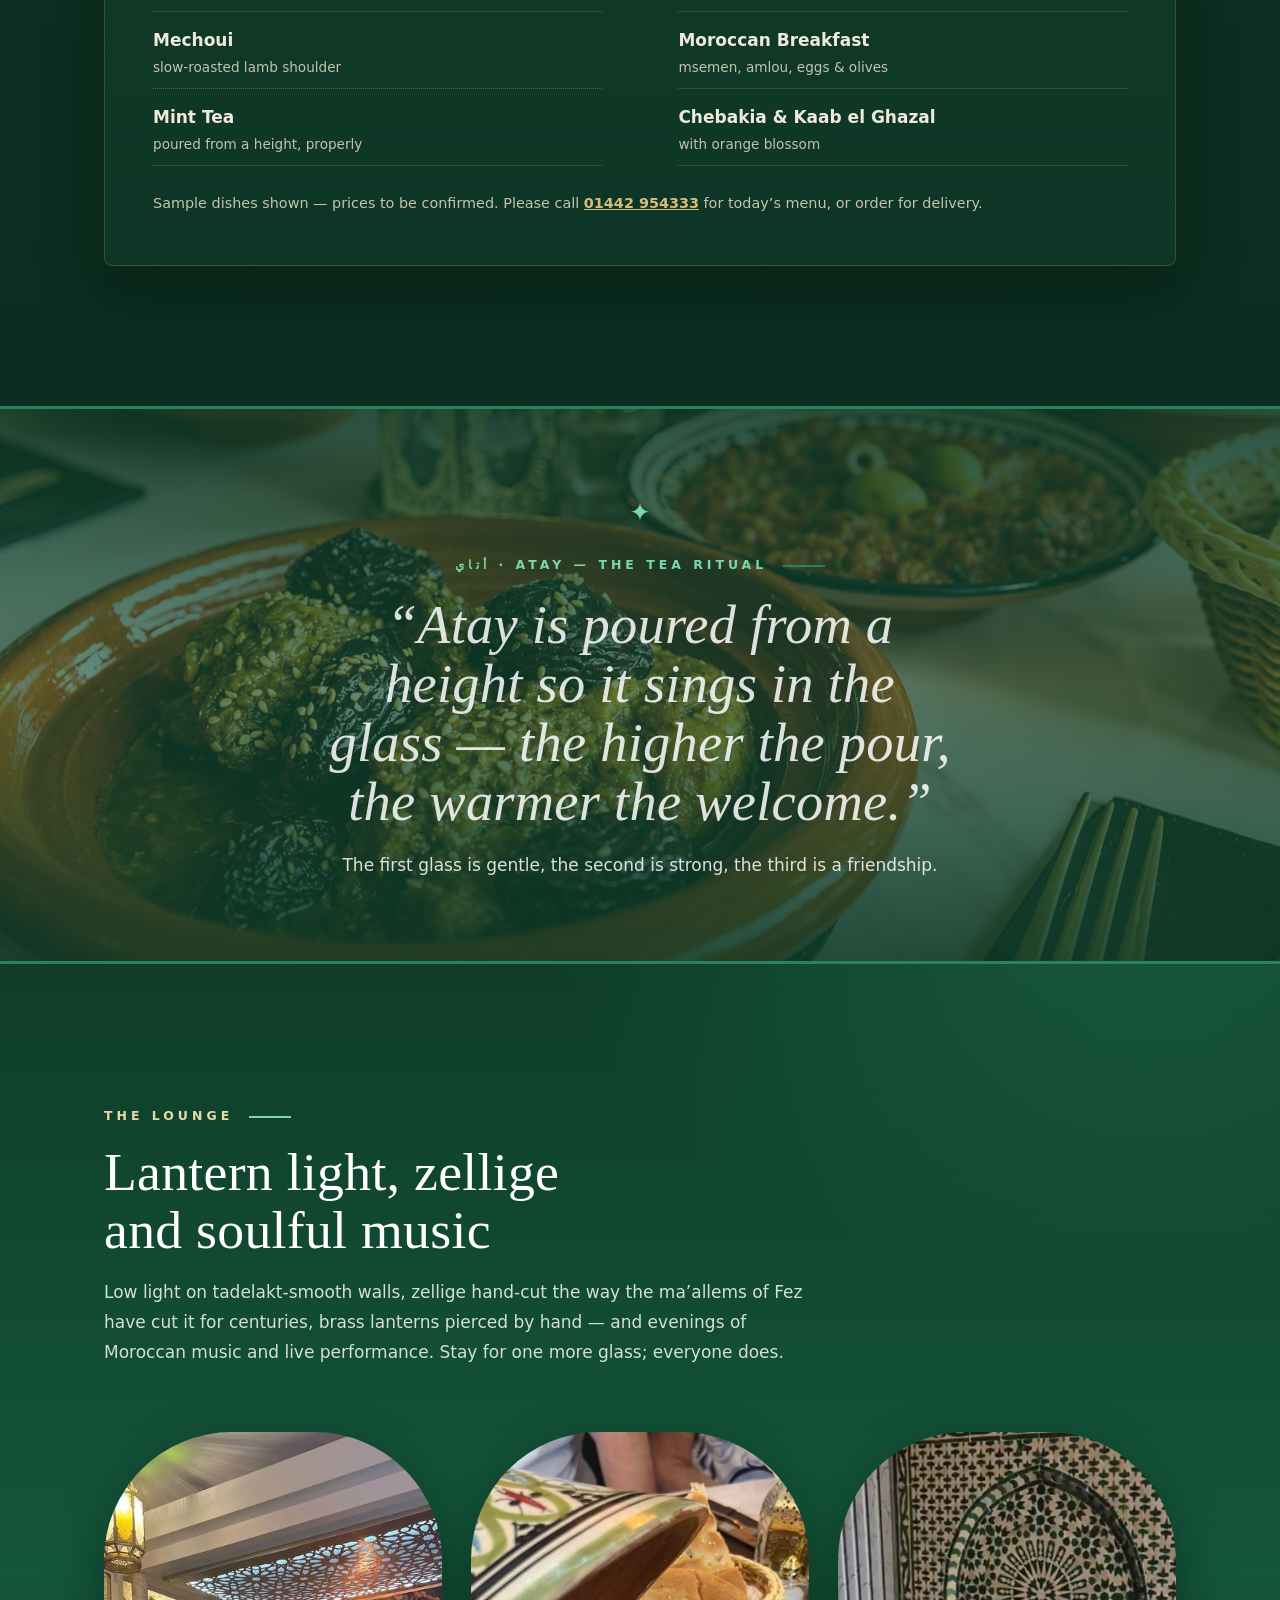
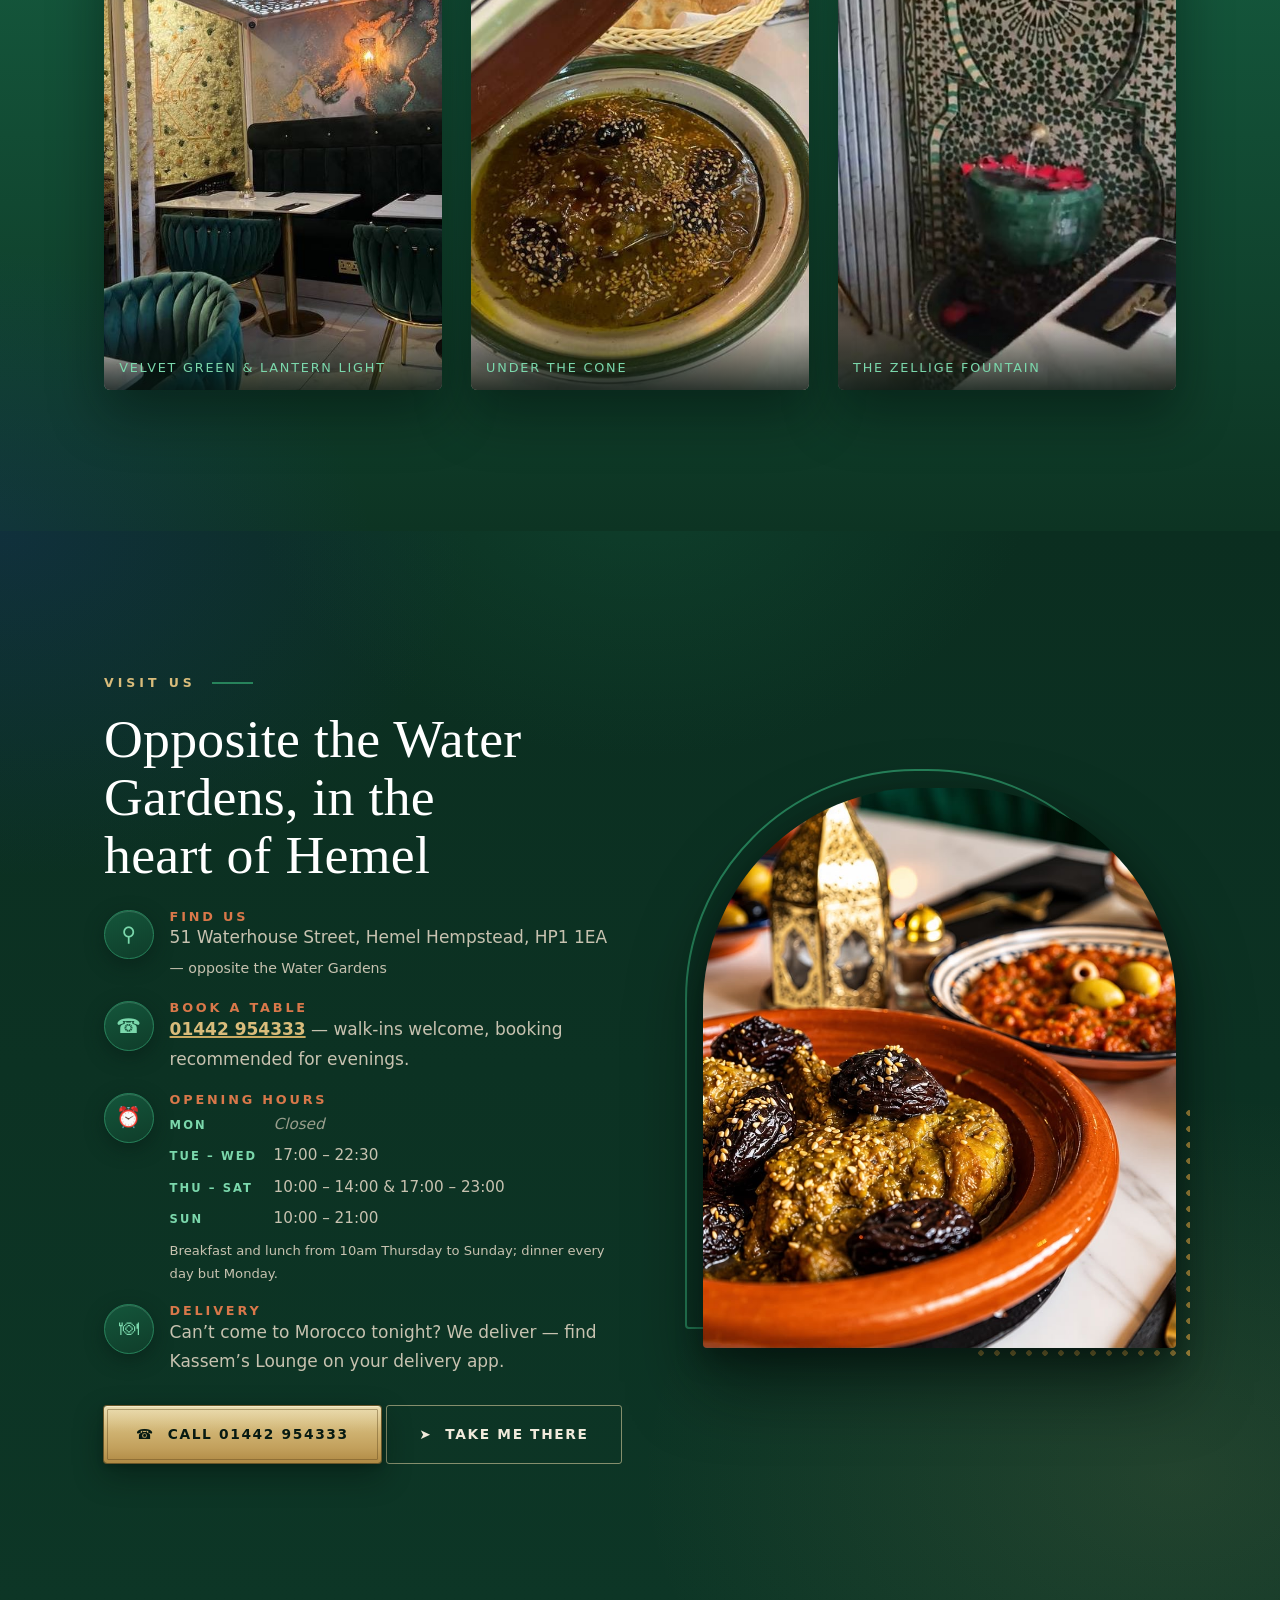
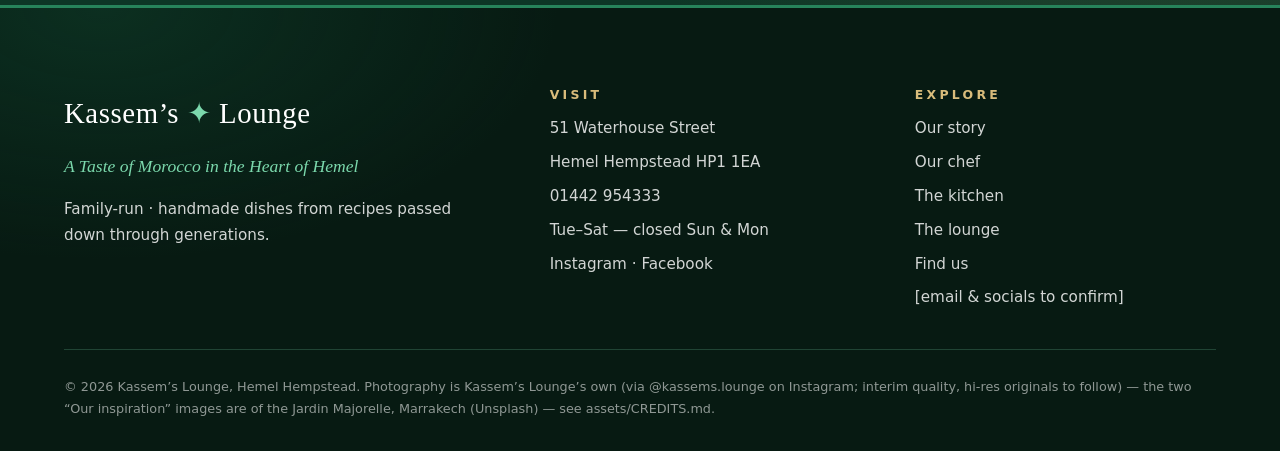
==== commit 95dbf613: "Take me there: one directions link, on every page, that opens a route Every page claimed to link to " ====
--- a/v1/index.html
+++ b/v1/index.html
@@ -982,6 +982,7 @@
         </div>
       </div>
       <a class="btn btn-solid" href="tel:01442954333">&#9742;&nbsp; Call 01442 954333</a>
+      <a class="btn btn-ghost" href="https://www.google.com/maps/dir/?api=1&amp;destination=Kassem%27s+Lounge%2C+51+Waterhouse+Street%2C+Hemel+Hempstead+HP1+1EA" target="_blank" rel="noopener">&#10148;&nbsp; Take me there</a>
     </div>
     <figure class="frame reveal" style="--d:.15s">
       <img src="../assets/tagine-lanterns.jpg" alt="A lamb tagine with prunes among mezze on a lantern-lit table — the table is set and waiting" loading="lazy">
@@ -1003,7 +1004,7 @@
         <li>51 Waterhouse Street</li>
         <li>Hemel Hempstead HP1 1EA</li>
         <li><a href="tel:01442954333">01442 954333</a></li>
-        <li>Tue&ndash;Sun &mdash; closed Mondays</li>
+        <li>Tue&ndash;Sat &mdash; closed Sun &amp; Mon</li>
         <li><a href="https://www.instagram.com/kassems.lounge/" rel="noopener">Instagram</a> &middot; <a href="https://www.facebook.com/p/Kassems-Lounge-61577196157049/" rel="noopener">Facebook</a></li>
       </ul>
     </div>
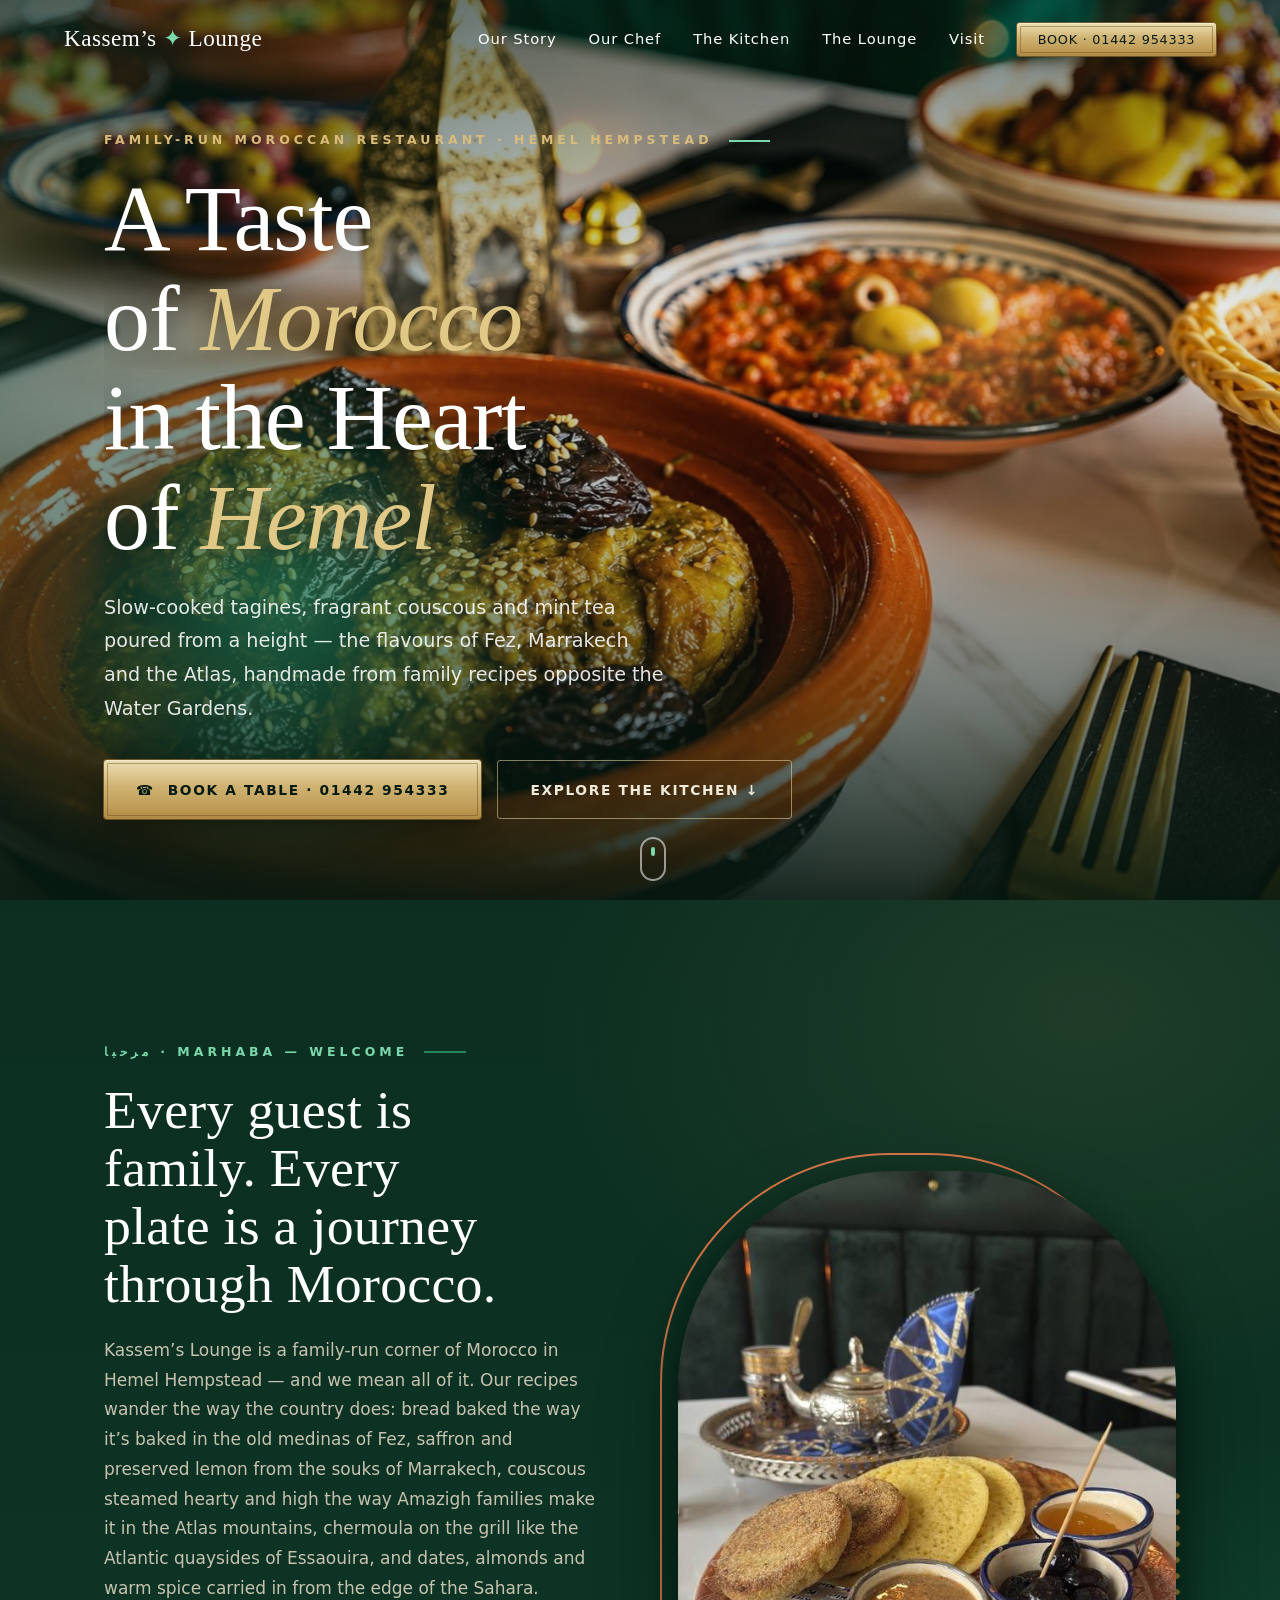
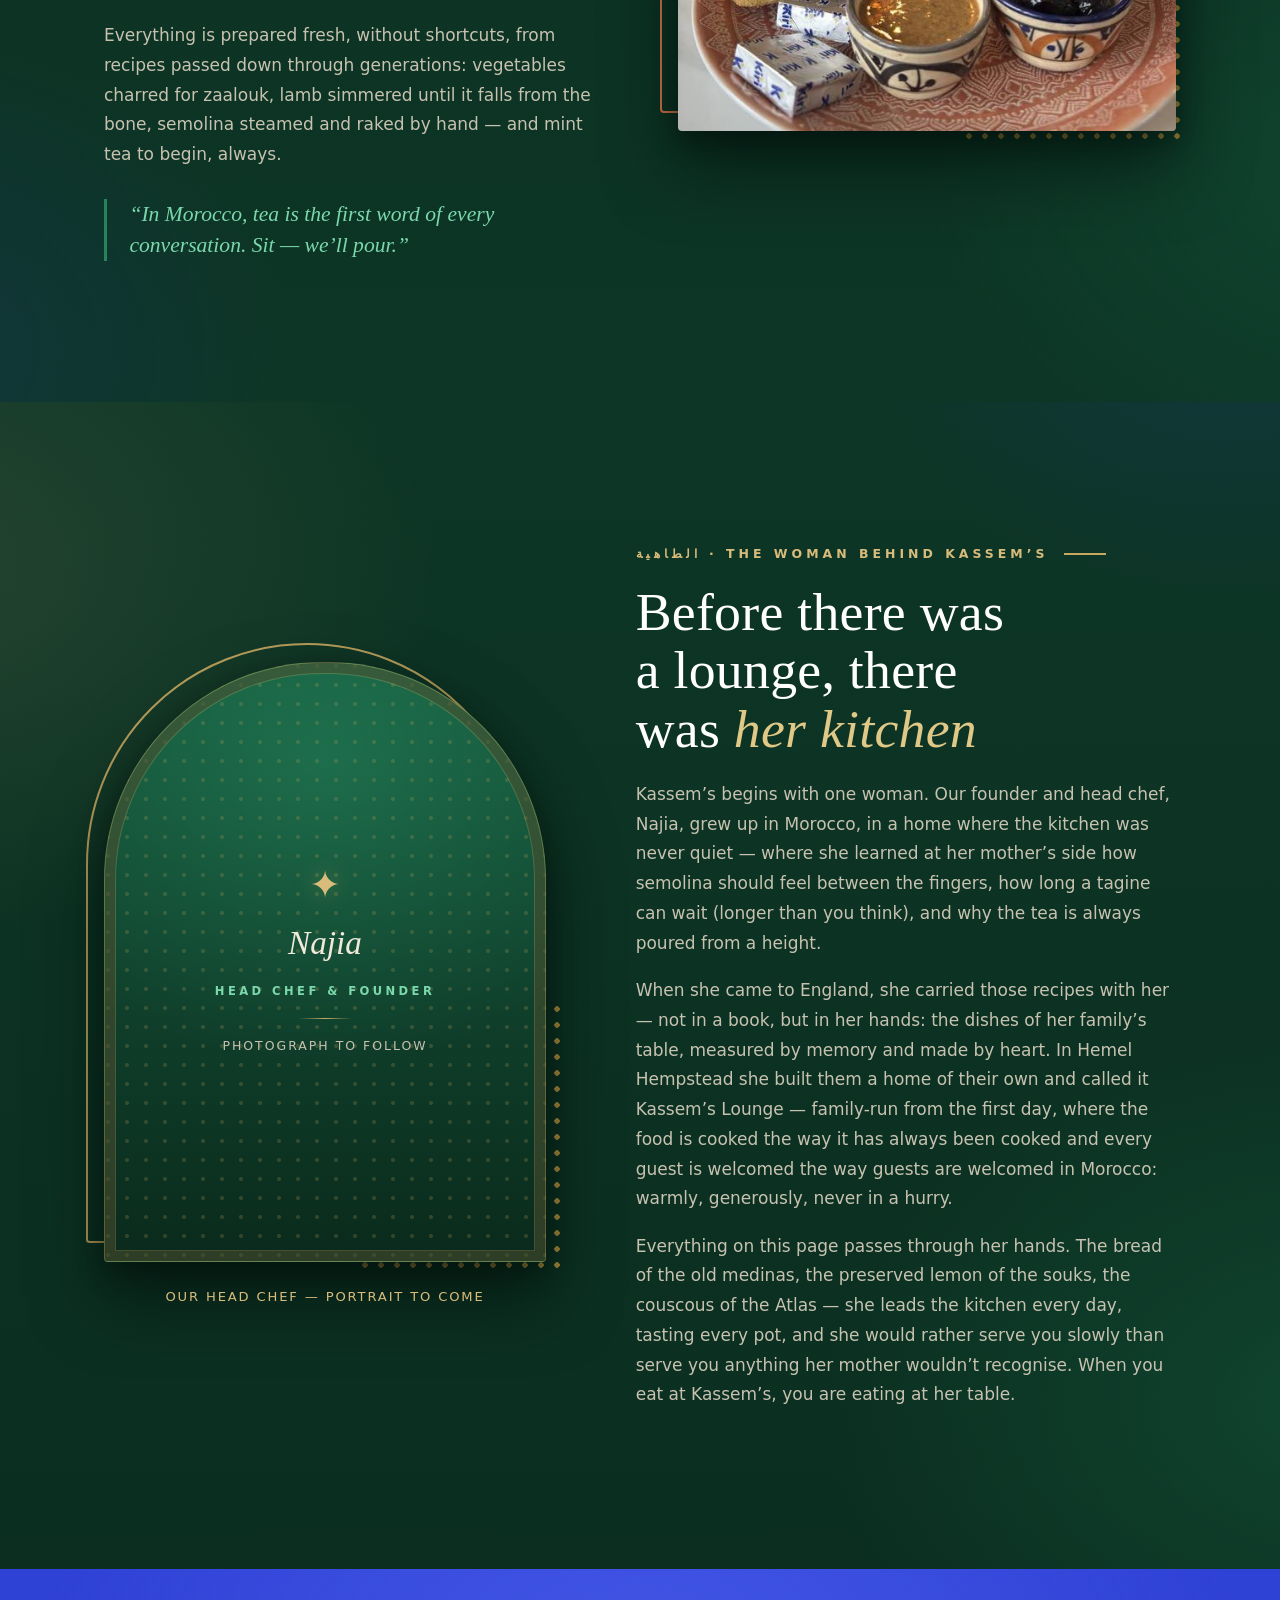
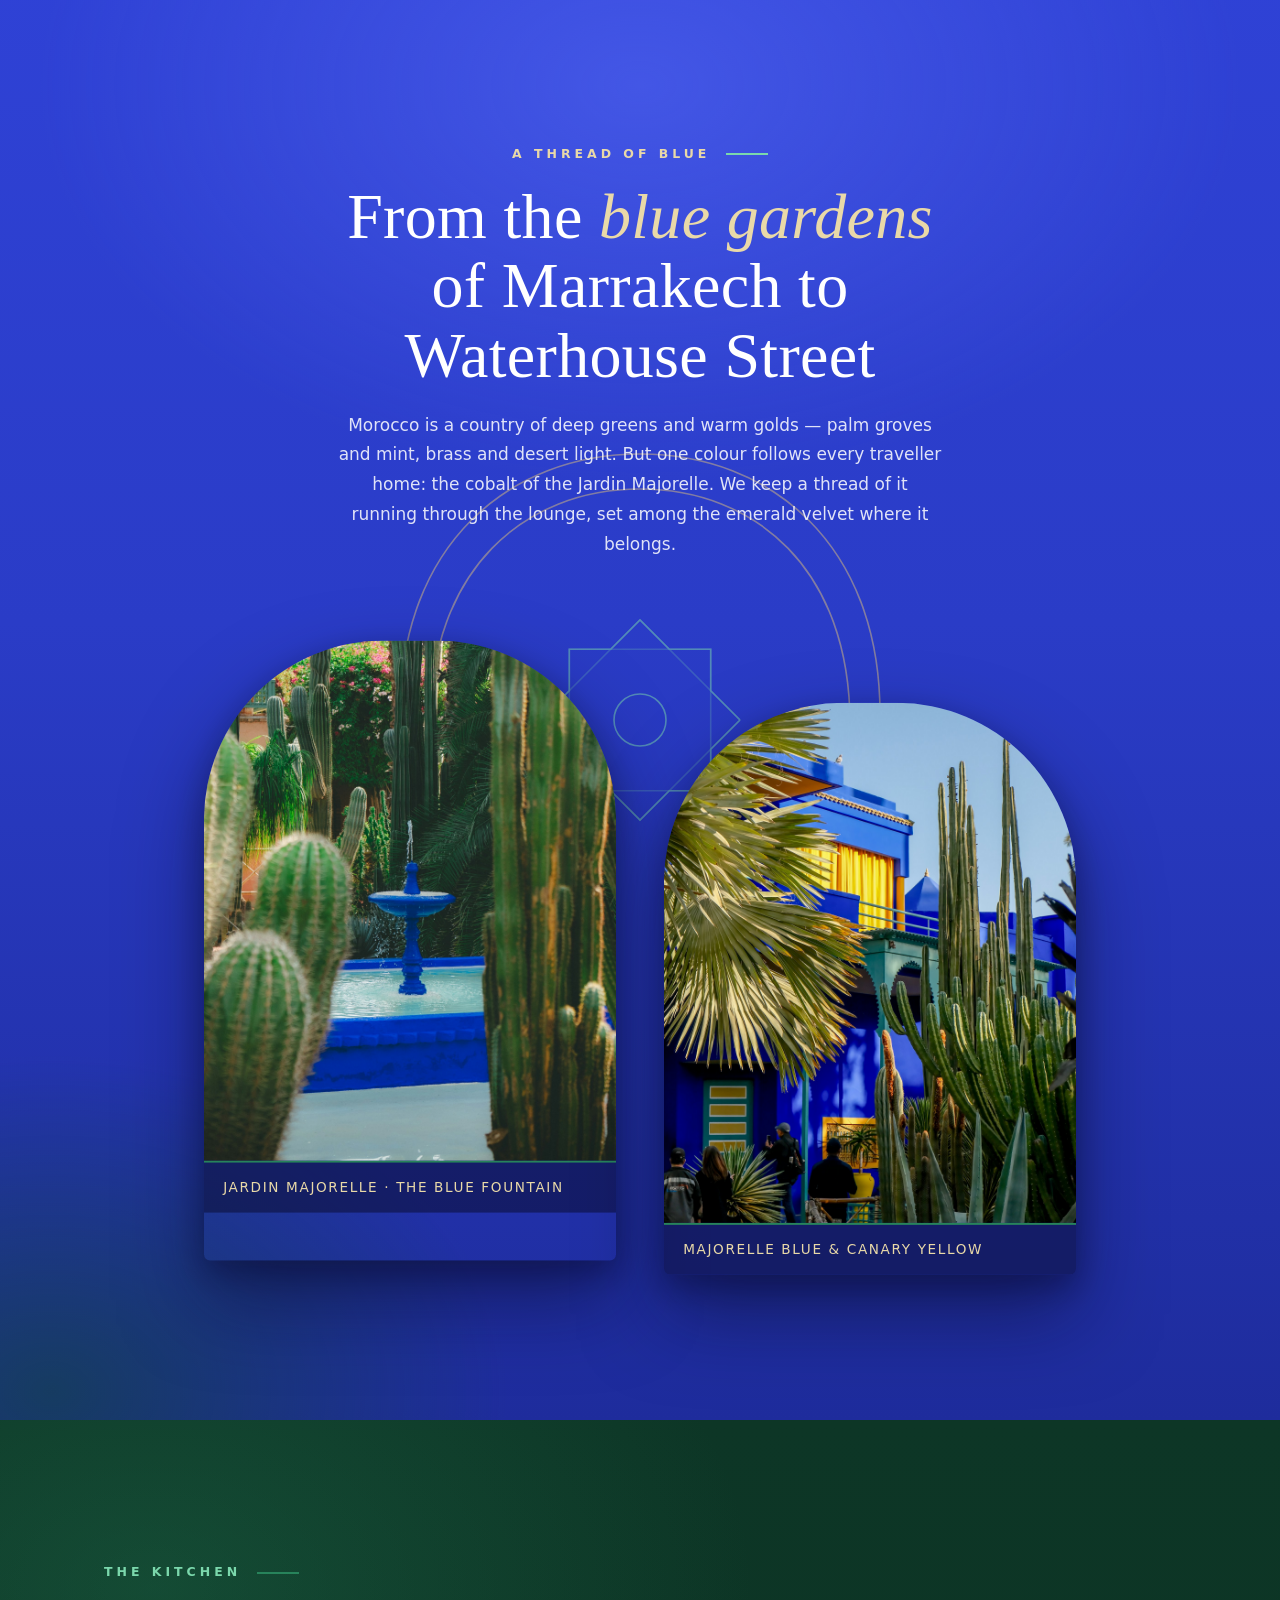
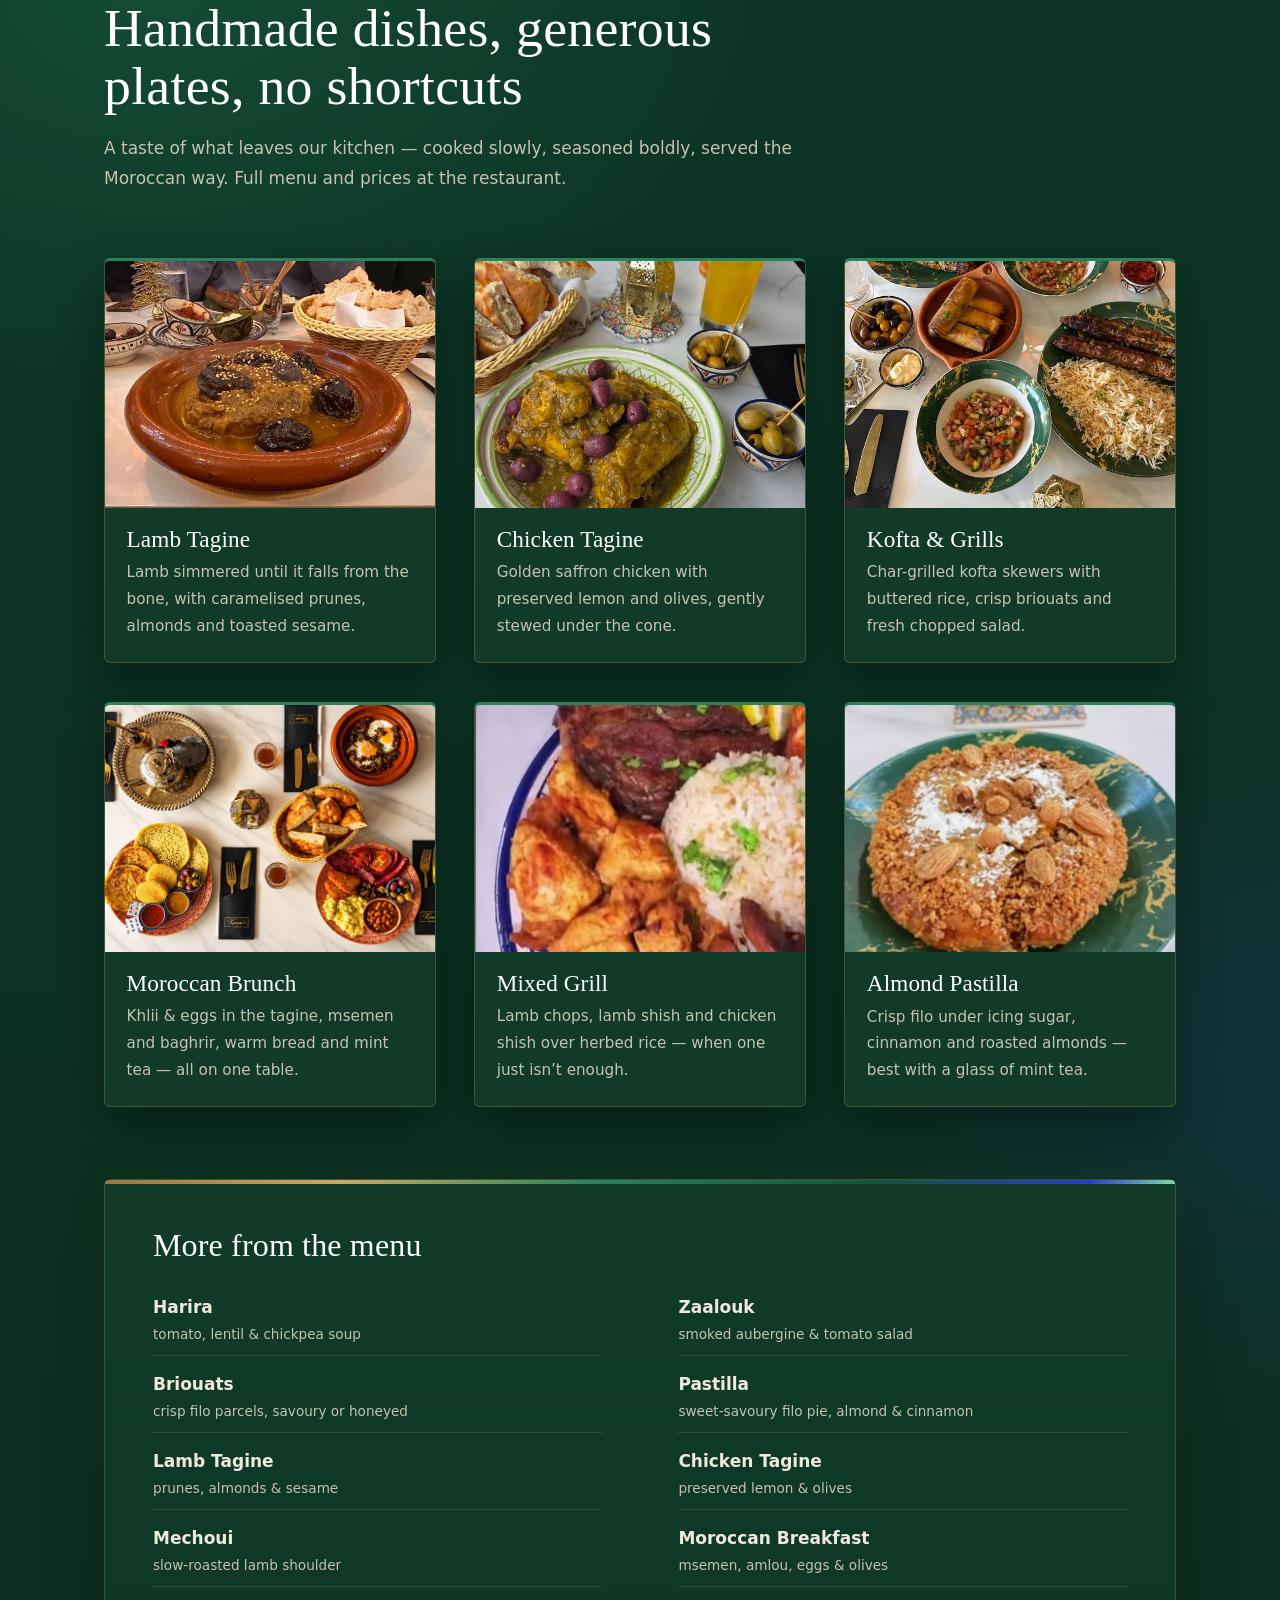
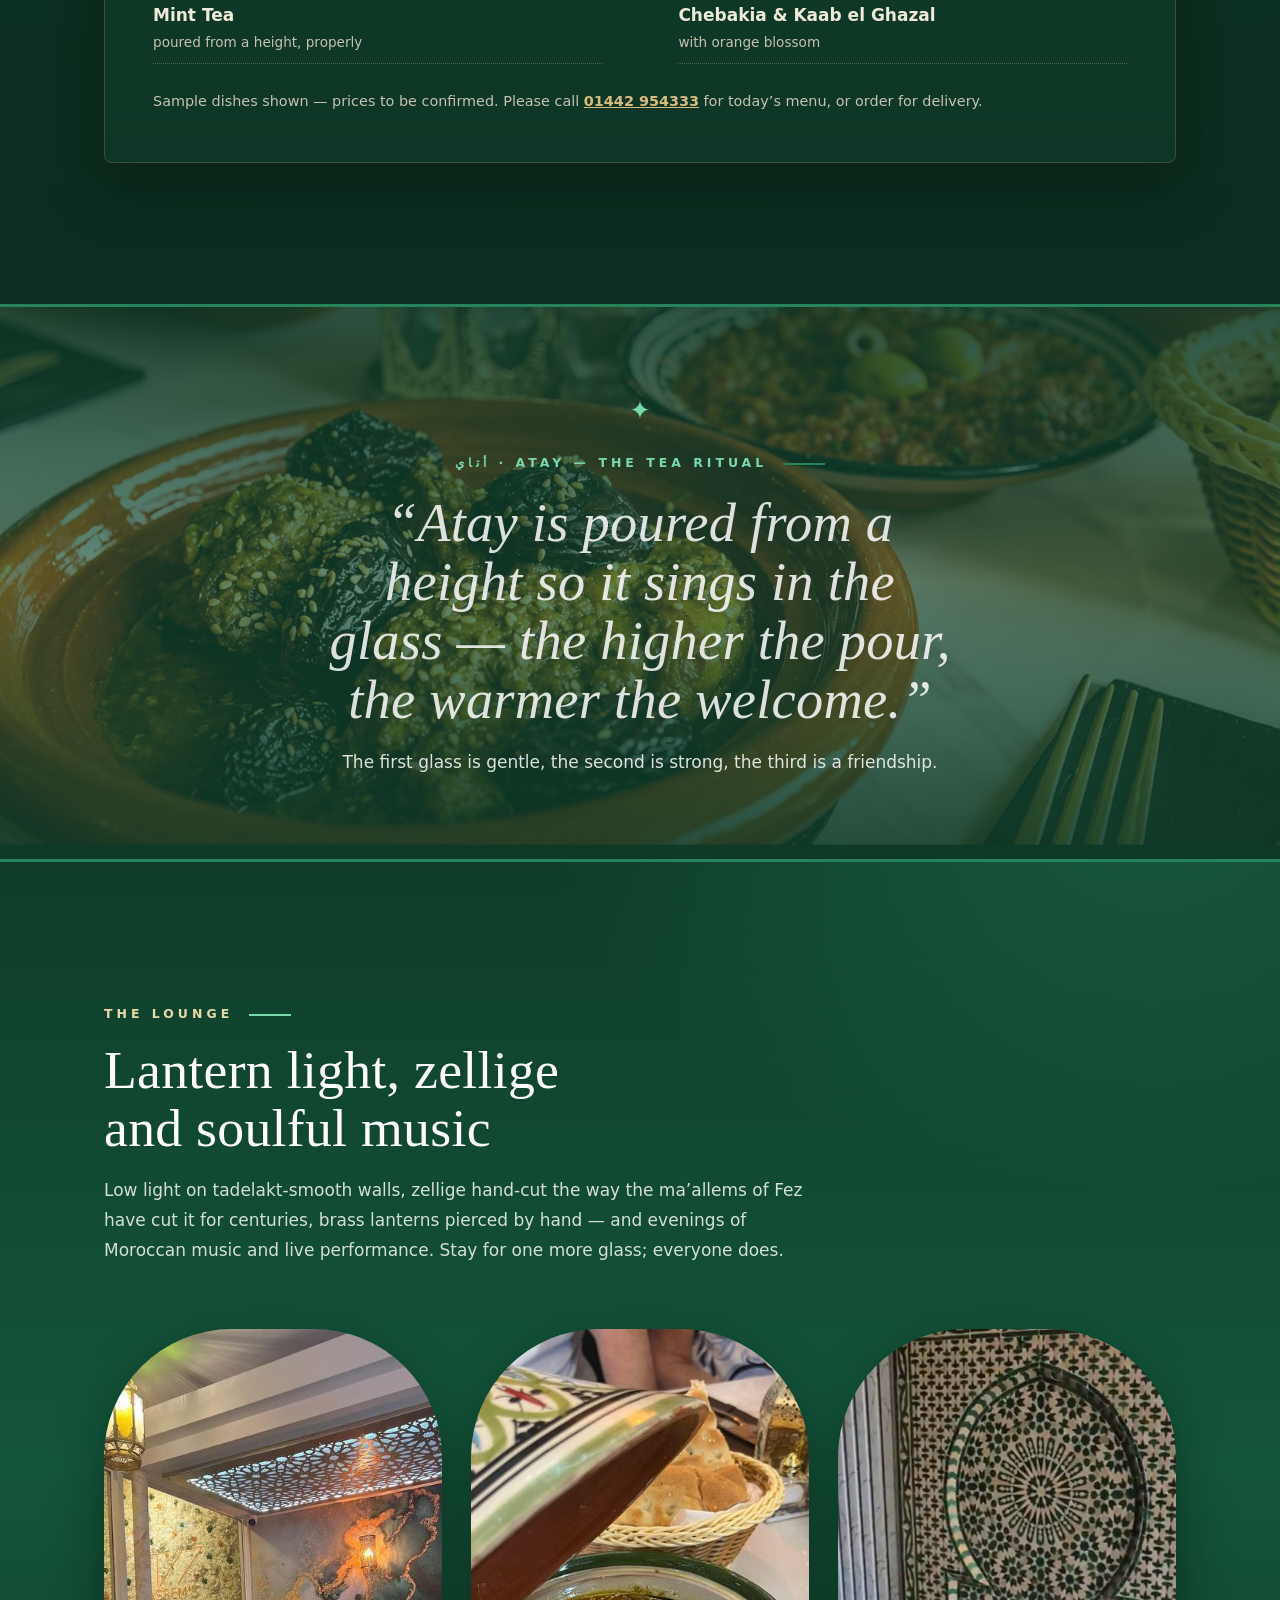
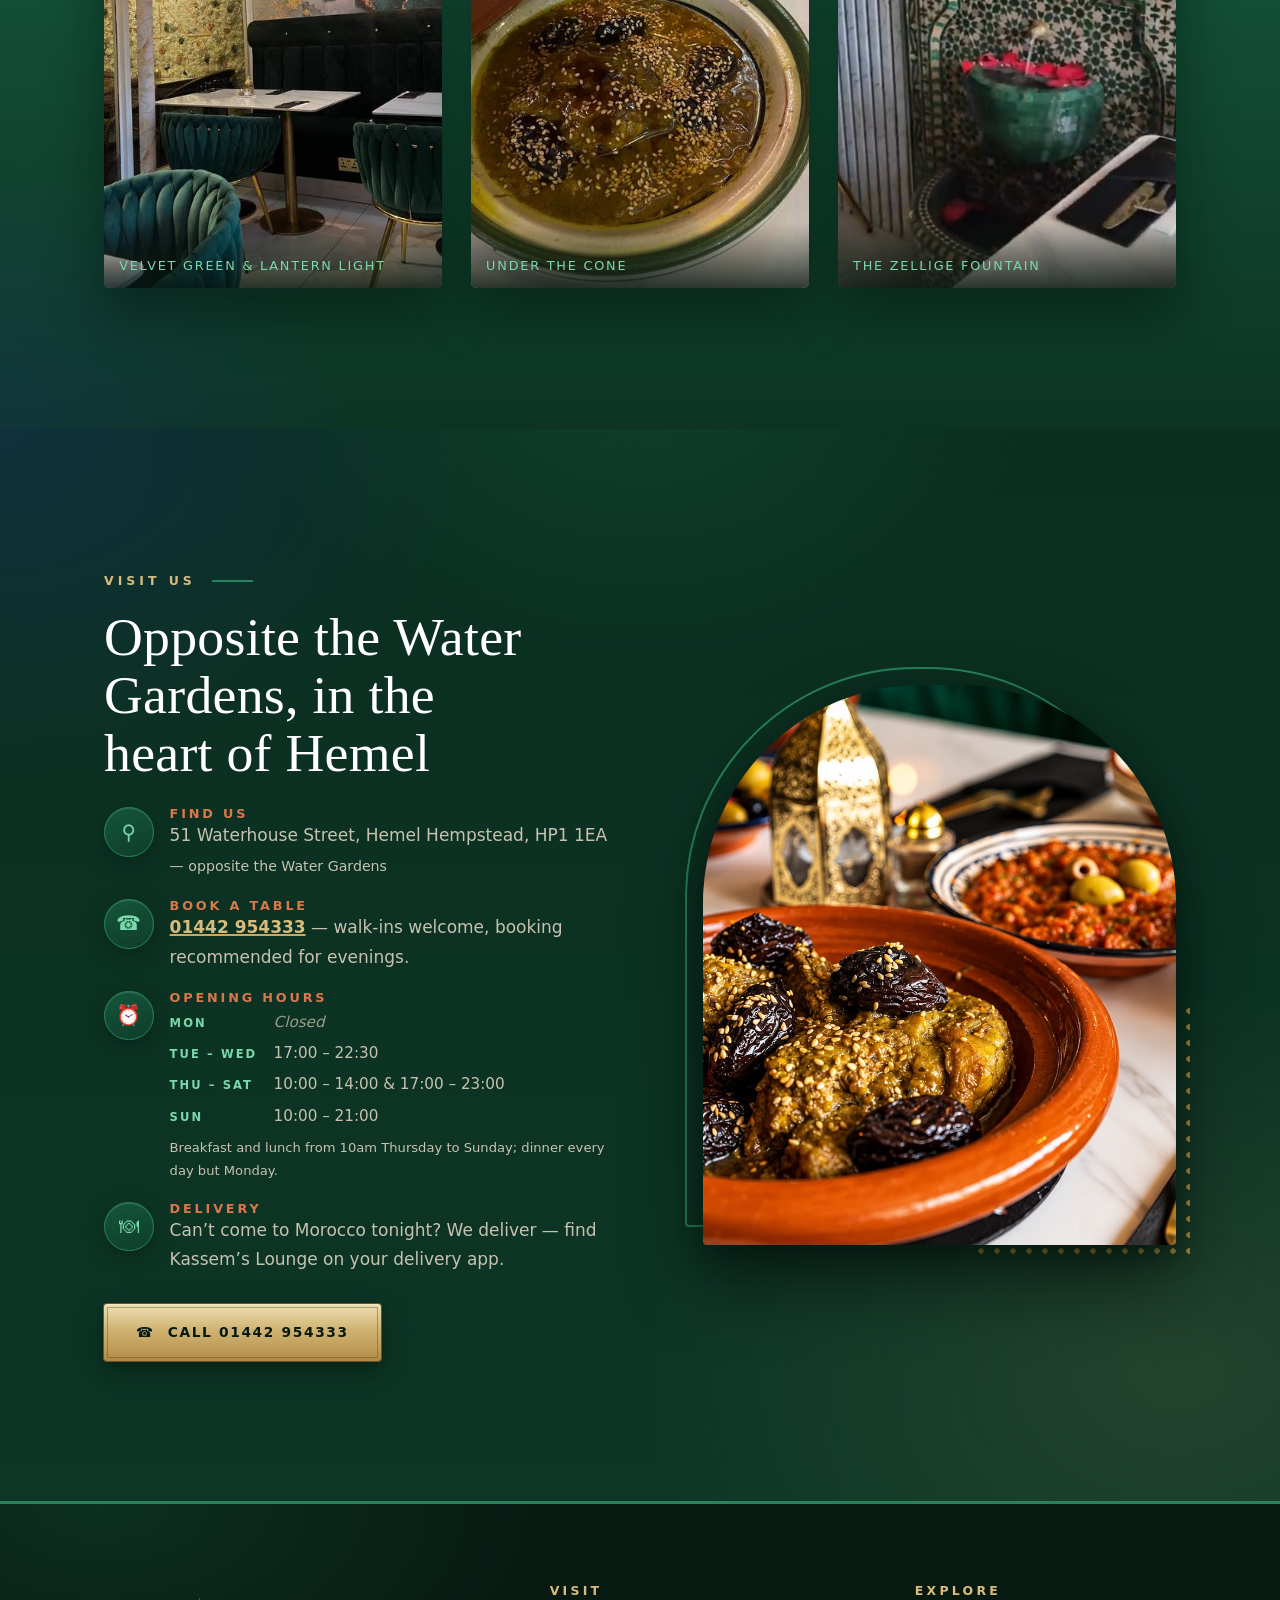
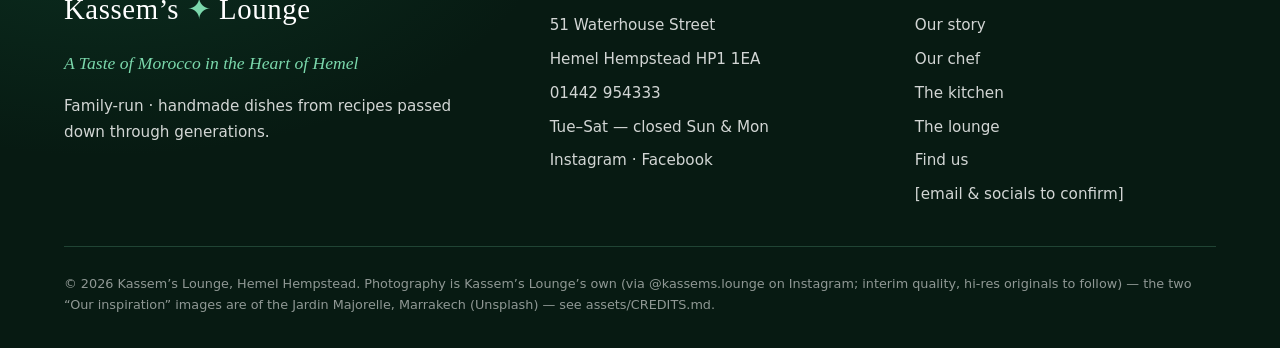
==== commit 633b2ab1: "v1: the chef is Najia, and no placeholder is public any more The live page carried "[Chef's name]" f" ====
--- a/v1/index.html
+++ b/v1/index.html
@@ -20,9 +20,9 @@
   · Opening hours and social links are now the client's own, taken from the
     page they supplied on 7 Sept 2026. Prices are deliberately NOT shown —
     none were supplied, and the page directs people to the restaurant instead.
-  · The FOUNDER section uses [Chef's name] / [her hometown] placeholders and a
-    portrait PLACEHOLDER (no photo is faked); her pull-quote is drafted for her
-    to approve or replace. Confirm all three with the chef before launch.
+  · FOUNDER section: the chef's name (Najia) is as given by the client. Her
+    hometown is NOT known, so the copy does not name one. The portrait is a
+    marked placeholder — no photo is faked. No quote is attributed to her.
 -->
 <style>
 /* ==========================================================================
@@ -784,19 +784,14 @@
 </section>
 
 <!-- ============================================================= FOUNDER
-     HONESTY NOTE (for the client): the chef's NAME and HOMETOWN are
-     placeholders — [Chef's name] / [her hometown] — and the arch holds a
-     PLACEHOLDER, not a photo, until her portrait is supplied. The pull-quote
-     is drafted for her to approve or replace in her own words. The facts
-     stated (founder, head chef, a woman from Morocco, family recipes from
-     home, family-run) are as briefed. -->
+-->
 <section class="founder" id="chef" aria-label="Our head chef and founder">
   <div class="wrap founder-grid">
     <figure class="portrait reveal">
       <div class="frame">
         <div class="portrait-ph" role="img" aria-label="Placeholder for a portrait of our head chef and founder — photograph to follow">
           <span class="ph-star" aria-hidden="true">&#10022;</span>
-          <span class="ph-name">[Chef&rsquo;s name]</span>
+          <span class="ph-name">Najia</span>
           <span class="ph-role">Head chef &amp; founder</span>
           <span class="ph-rule" aria-hidden="true"></span>
           <span class="ph-note">Photograph to follow</span>
@@ -807,12 +802,9 @@
     <div class="reveal" style="--d:.15s">
       <p class="eyebrow"><span class="ar" lang="ar" dir="rtl">&#1575;&#1604;&#1591;&#1575;&#1607;&#1610;&#1577;</span> &middot; The woman behind Kassem&rsquo;s</p>
       <h2>Before there was a lounge, there was <em>her kitchen</em></h2>
-      <p>Kassem&rsquo;s begins with one woman. Our founder and head chef, [Chef&rsquo;s name], grew up in [her hometown], Morocco, in a home where the kitchen was never quiet &mdash; where she learned at her mother&rsquo;s side how semolina should feel between the fingers, how long a tagine can wait (longer than you think), and why the tea is always poured from a height.</p>
+      <p>Kassem&rsquo;s begins with one woman. Our founder and head chef, Najia, grew up in Morocco, in a home where the kitchen was never quiet &mdash; where she learned at her mother&rsquo;s side how semolina should feel between the fingers, how long a tagine can wait (longer than you think), and why the tea is always poured from a height.</p>
       <p>When she came to England, she carried those recipes with her &mdash; not in a book, but in her hands: the dishes of her family&rsquo;s table, measured by memory and made by heart. In Hemel Hempstead she built them a home of their own and called it Kassem&rsquo;s Lounge &mdash; family-run from the first day, where the food is cooked the way it has always been cooked and every guest is welcomed the way guests are welcomed in Morocco: warmly, generously, never in a hurry.</p>
       <p>Everything on this page passes through her hands. The bread of the old medinas, the preserved lemon of the souks, the couscous of the Atlas &mdash; she leads the kitchen every day, tasting every pot, and she would rather serve you slowly than serve you anything her mother wouldn&rsquo;t recognise. When you eat at Kassem&rsquo;s, you are eating at her table.</p>
-      <blockquote>&ldquo;I didn&rsquo;t bring recipes to England. I brought my family&rsquo;s kitchen.&rdquo;
-        <cite>&mdash; [Chef&rsquo;s name] &middot; founder &amp; head chef</cite>
-      </blockquote>
     </div>
   </div>
 </section>
@@ -982,7 +974,6 @@
         </div>
       </div>
       <a class="btn btn-solid" href="tel:01442954333">&#9742;&nbsp; Call 01442 954333</a>
-      <a class="btn btn-ghost" href="https://www.google.com/maps/dir/?api=1&amp;destination=Kassem%27s+Lounge%2C+51+Waterhouse+Street%2C+Hemel+Hempstead+HP1+1EA" target="_blank" rel="noopener">&#10148;&nbsp; Take me there</a>
     </div>
     <figure class="frame reveal" style="--d:.15s">
       <img src="../assets/tagine-lanterns.jpg" alt="A lamb tagine with prunes among mezze on a lantern-lit table — the table is set and waiting" loading="lazy">
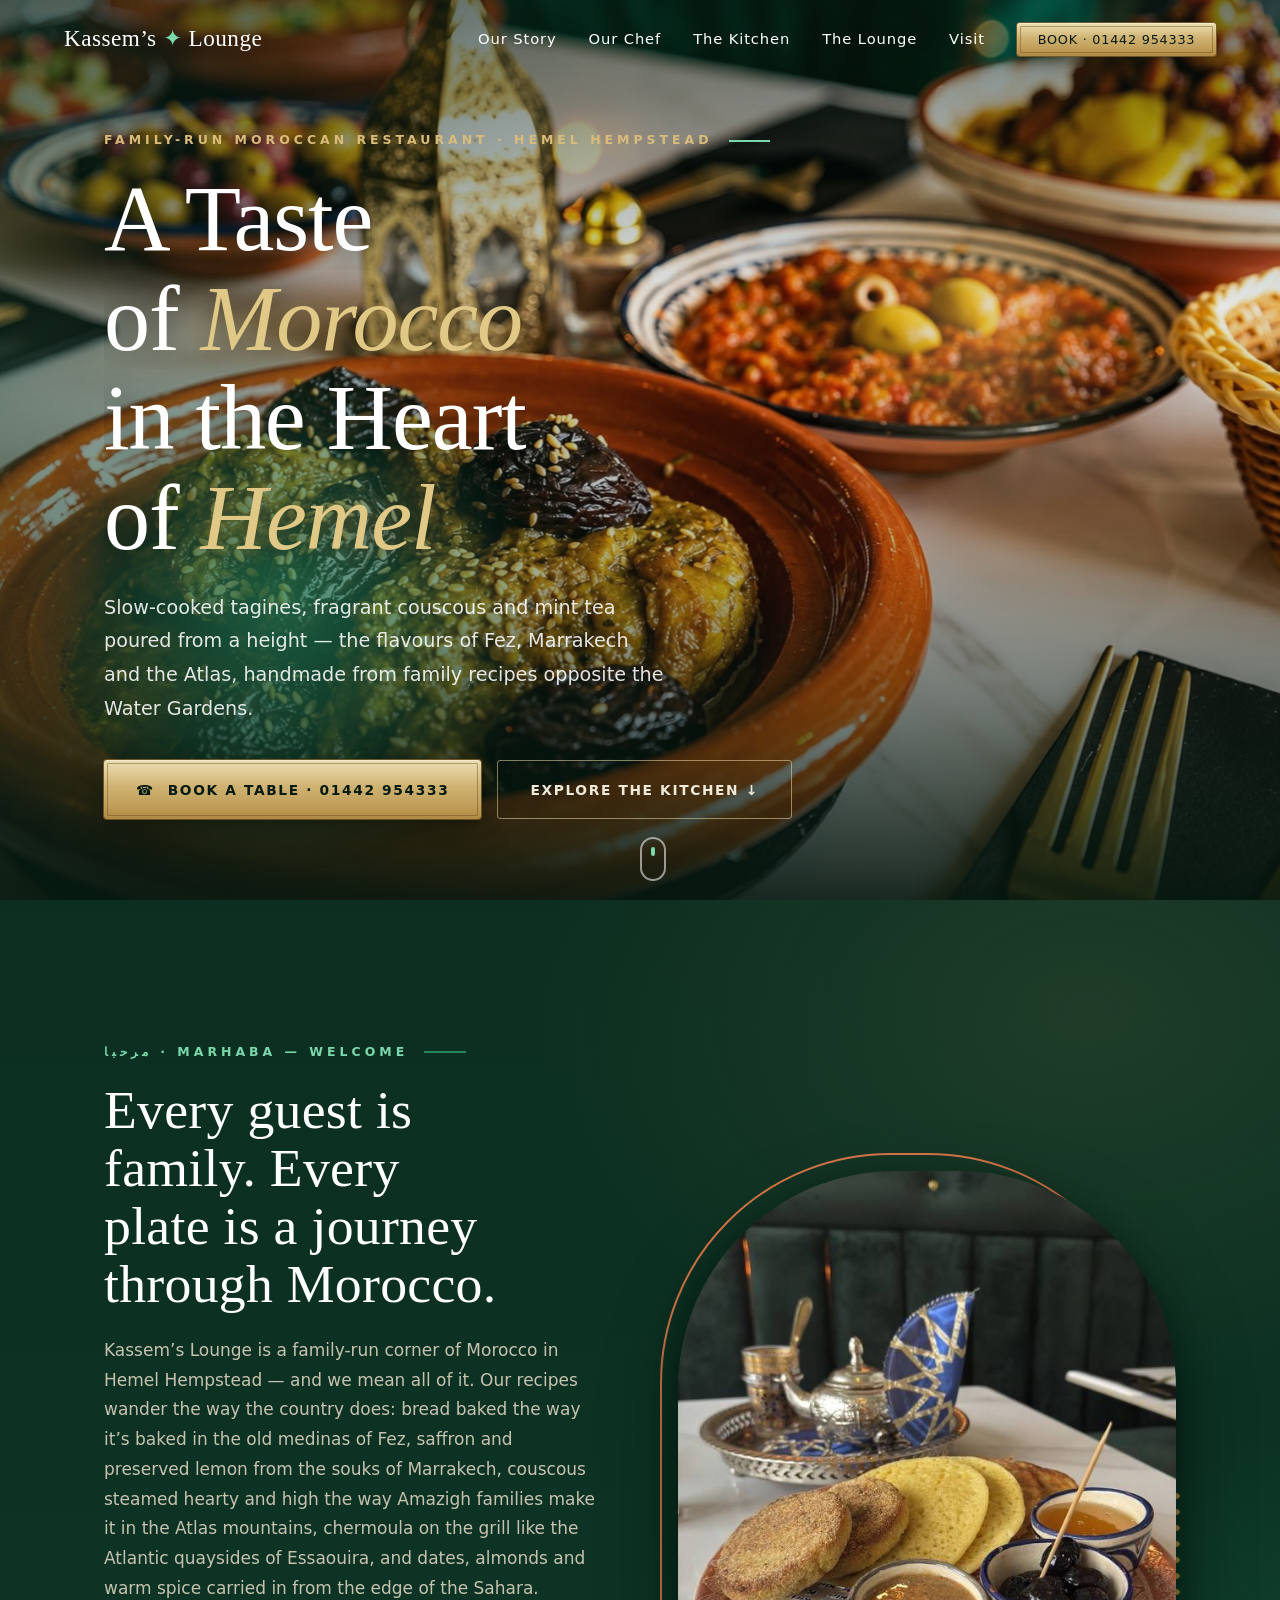
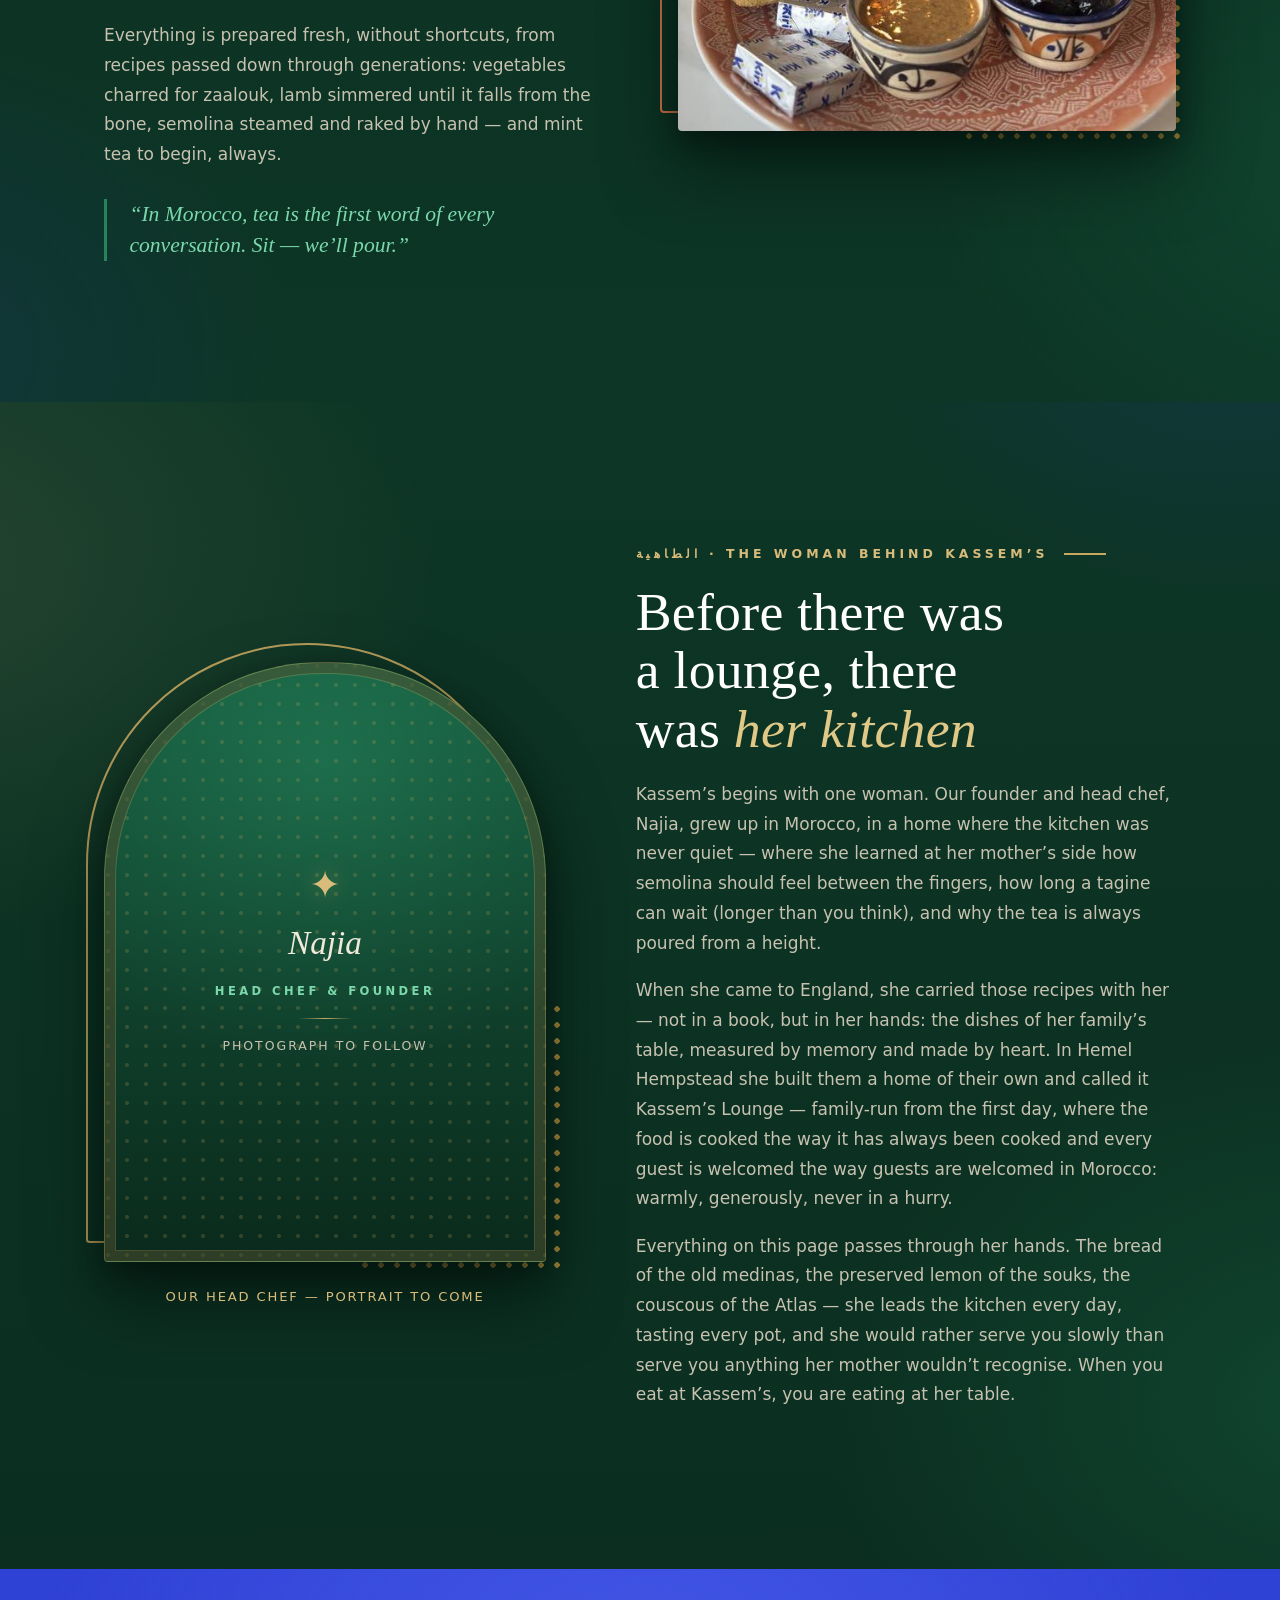
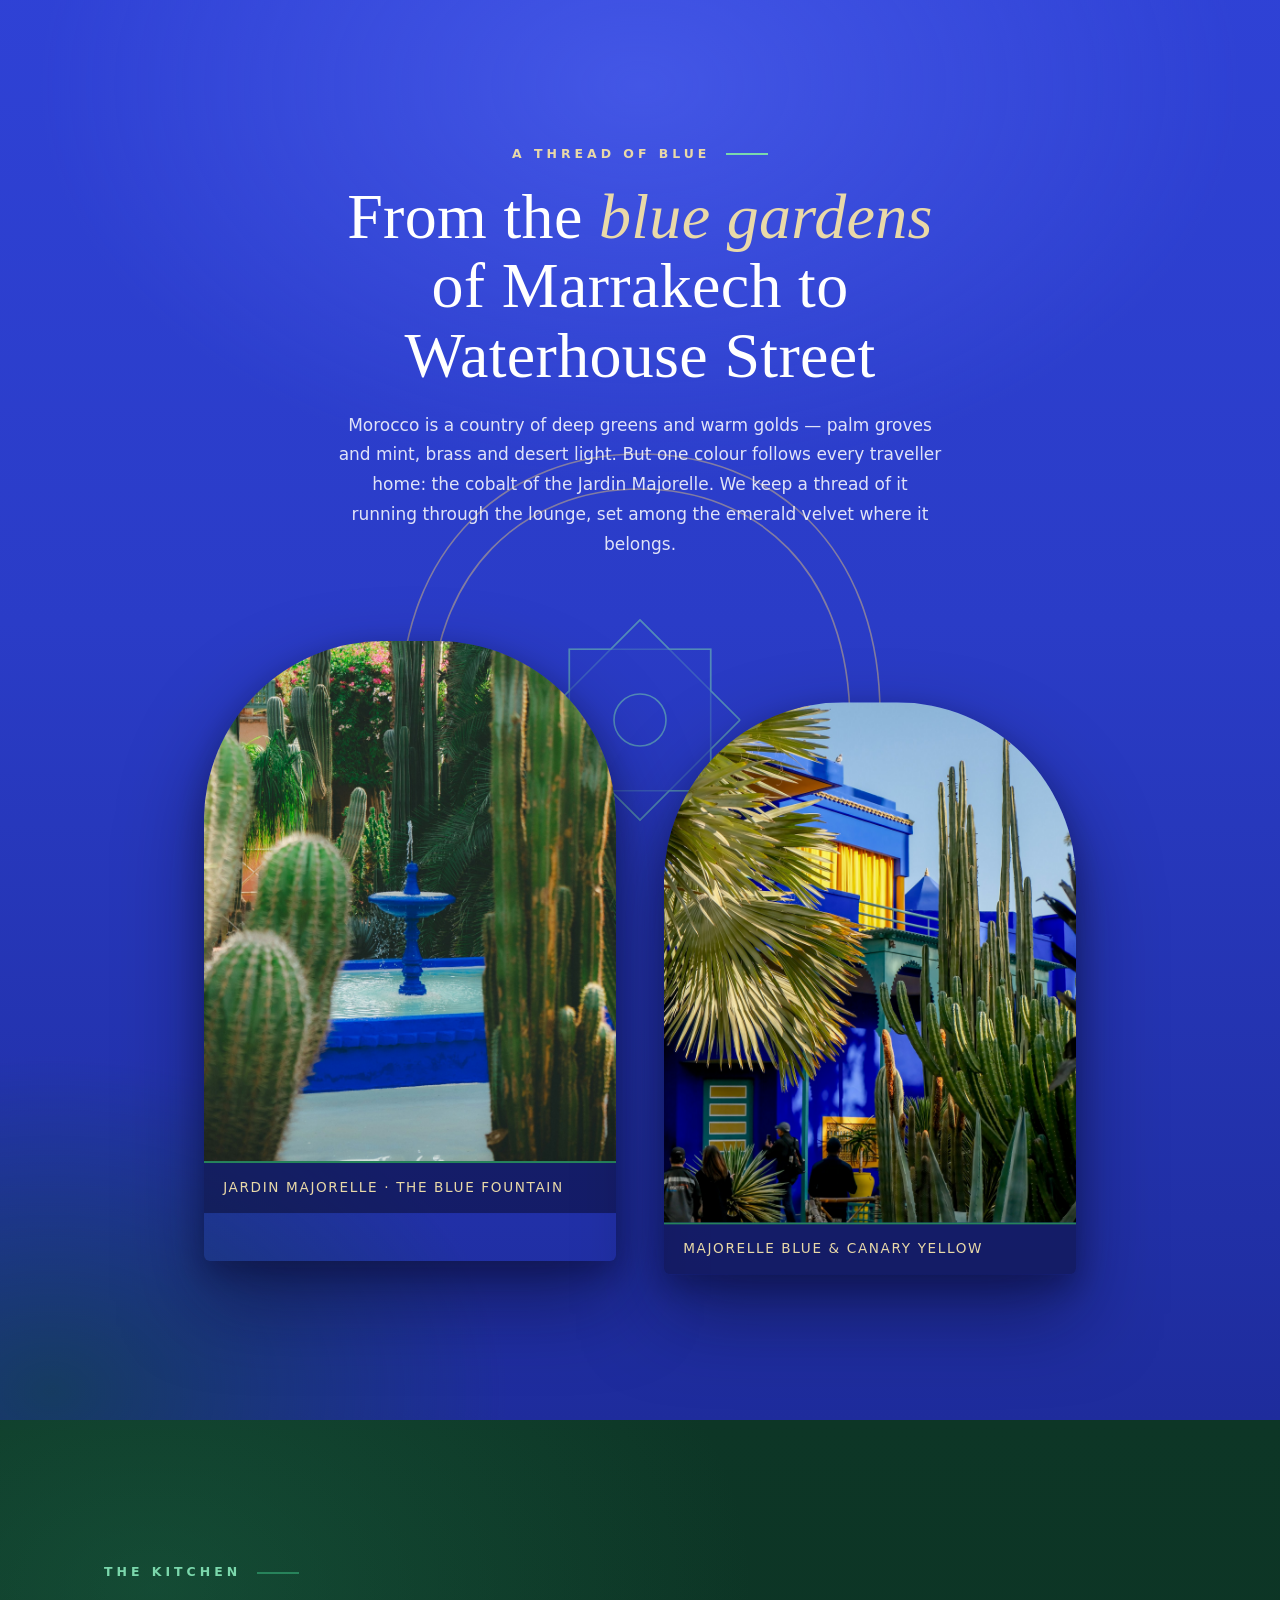
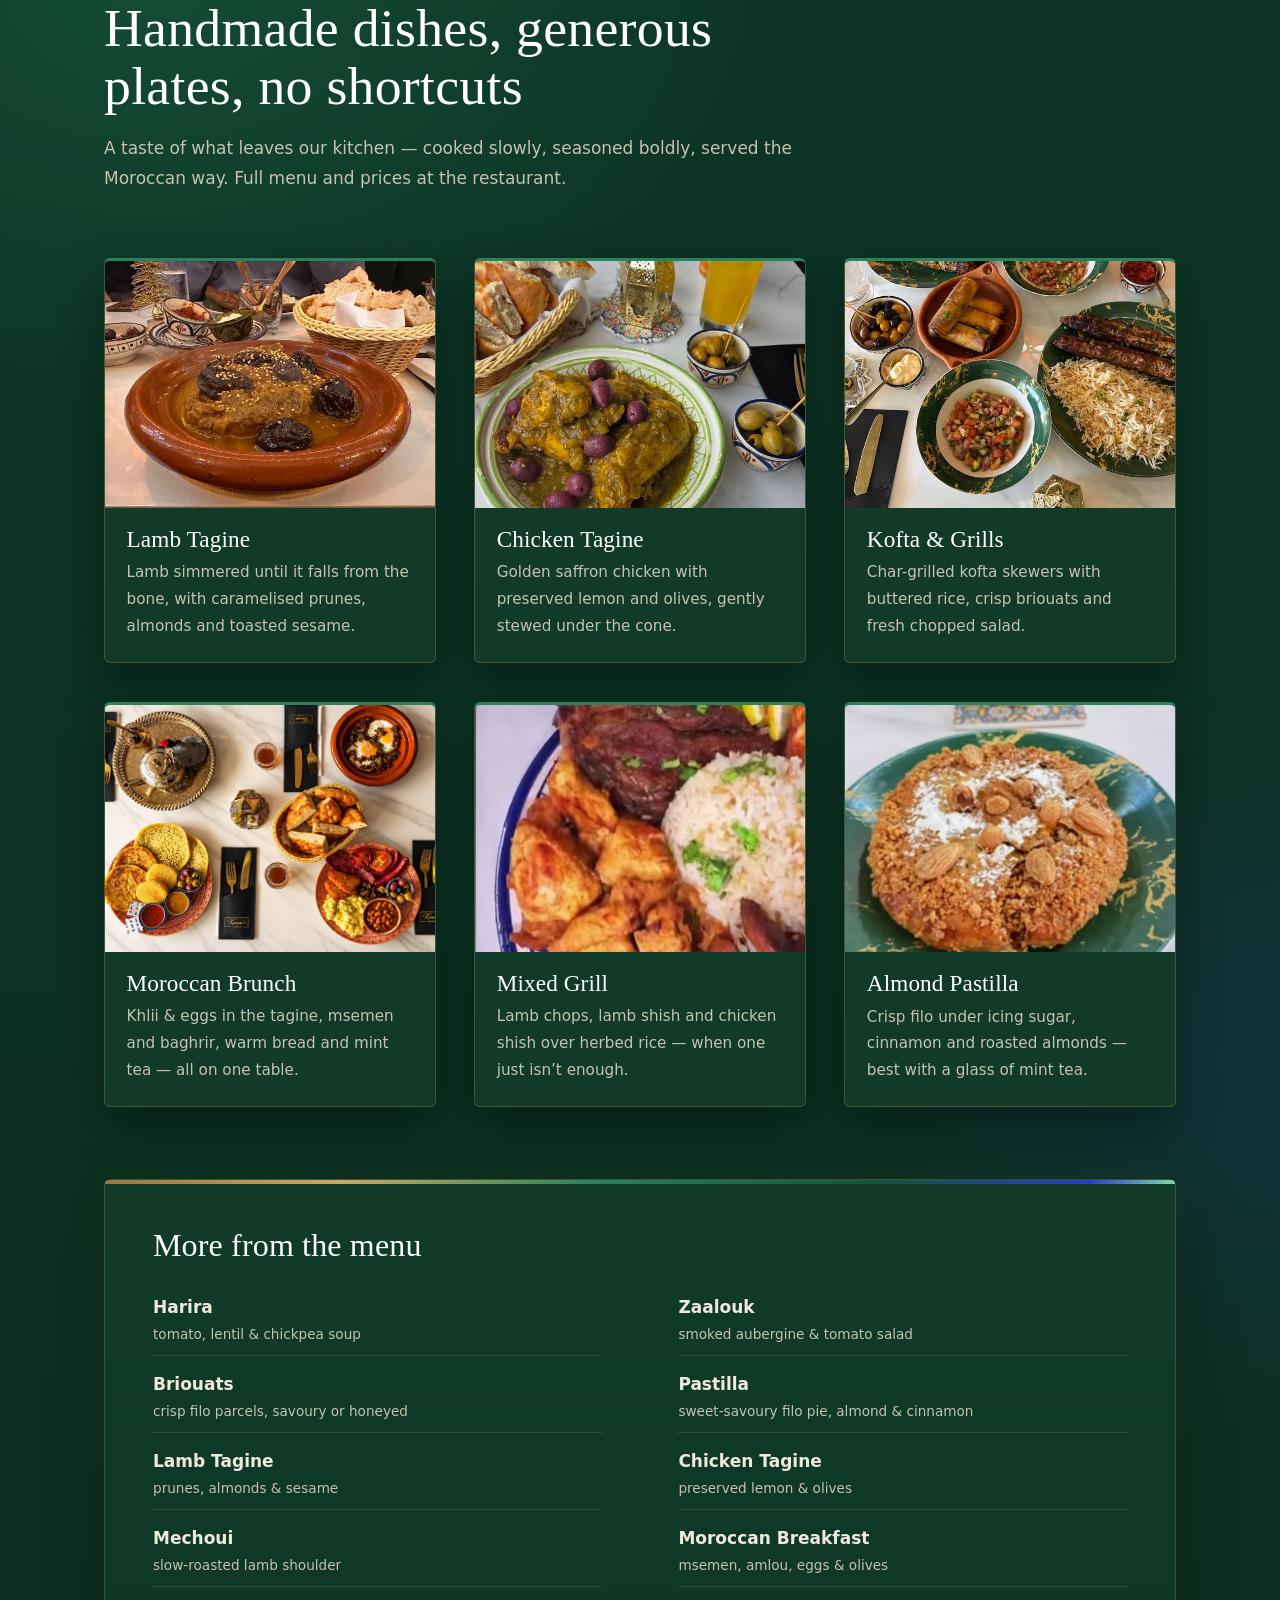
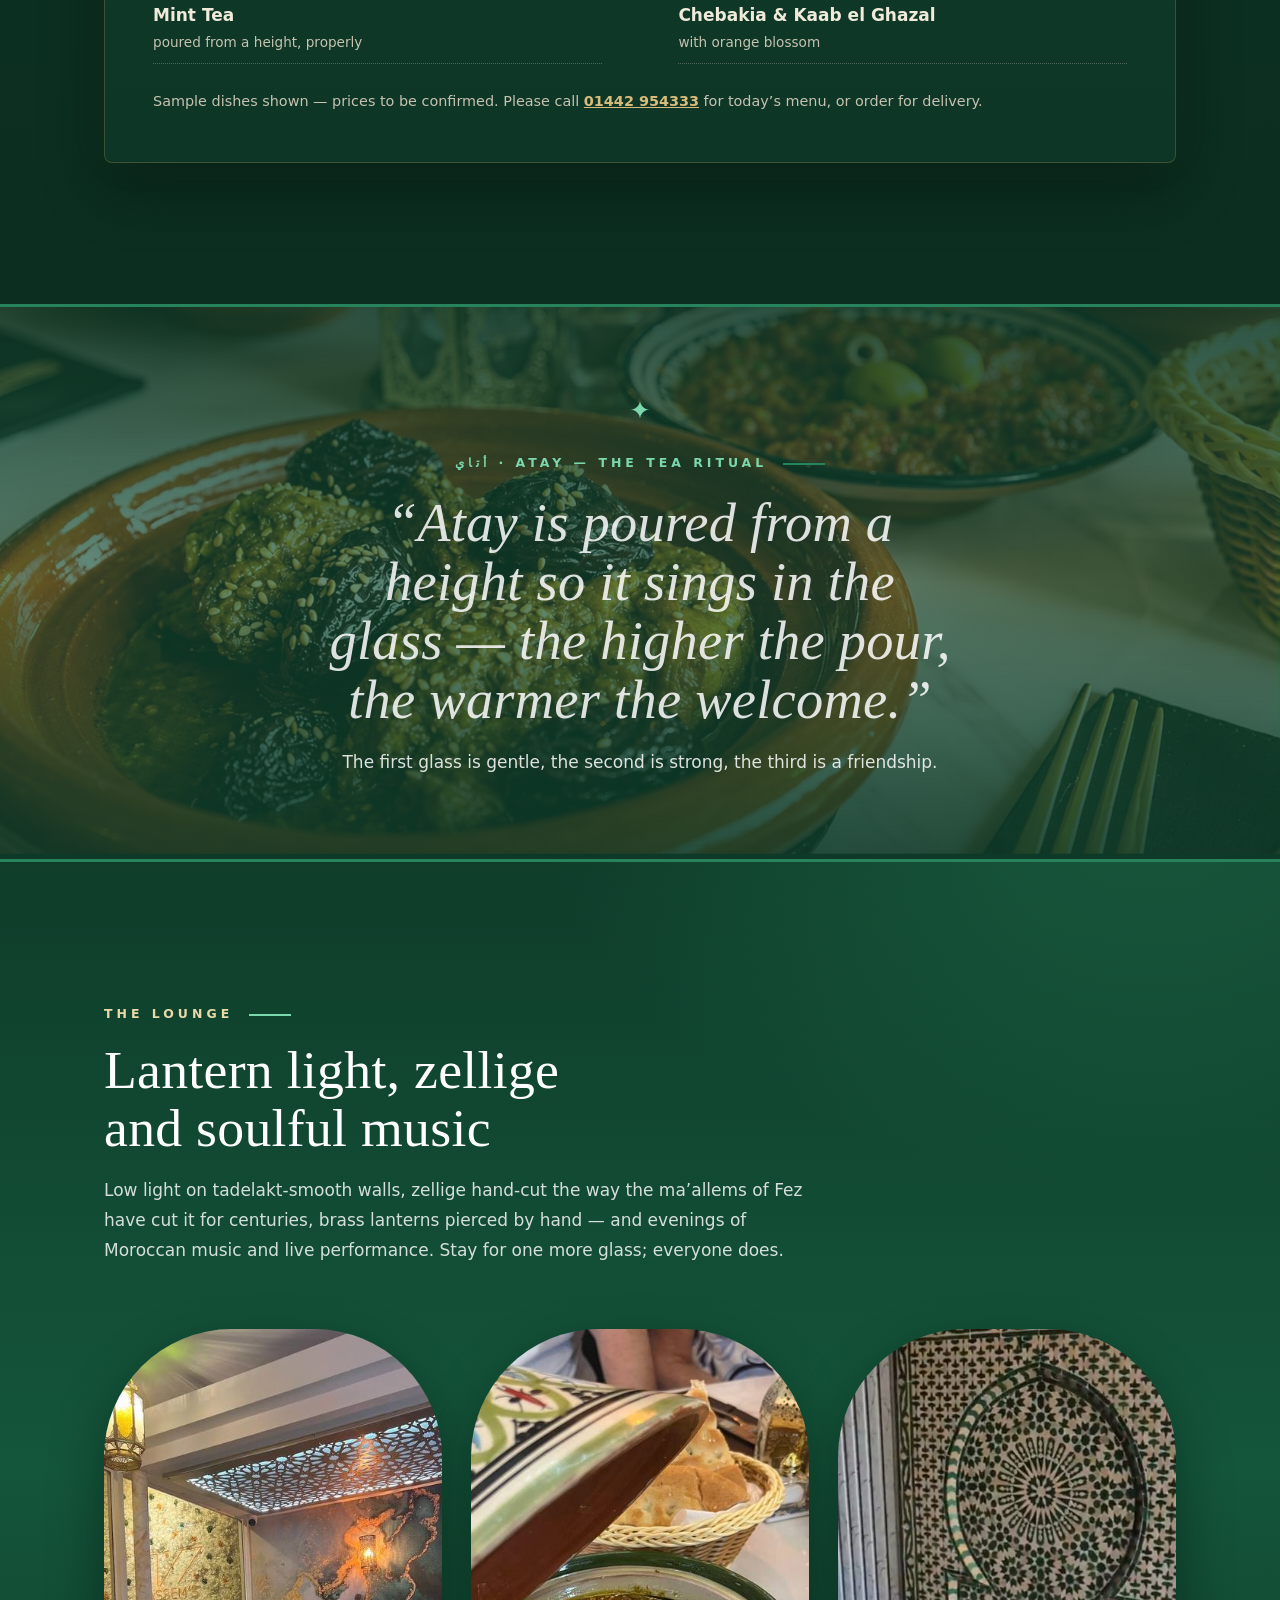
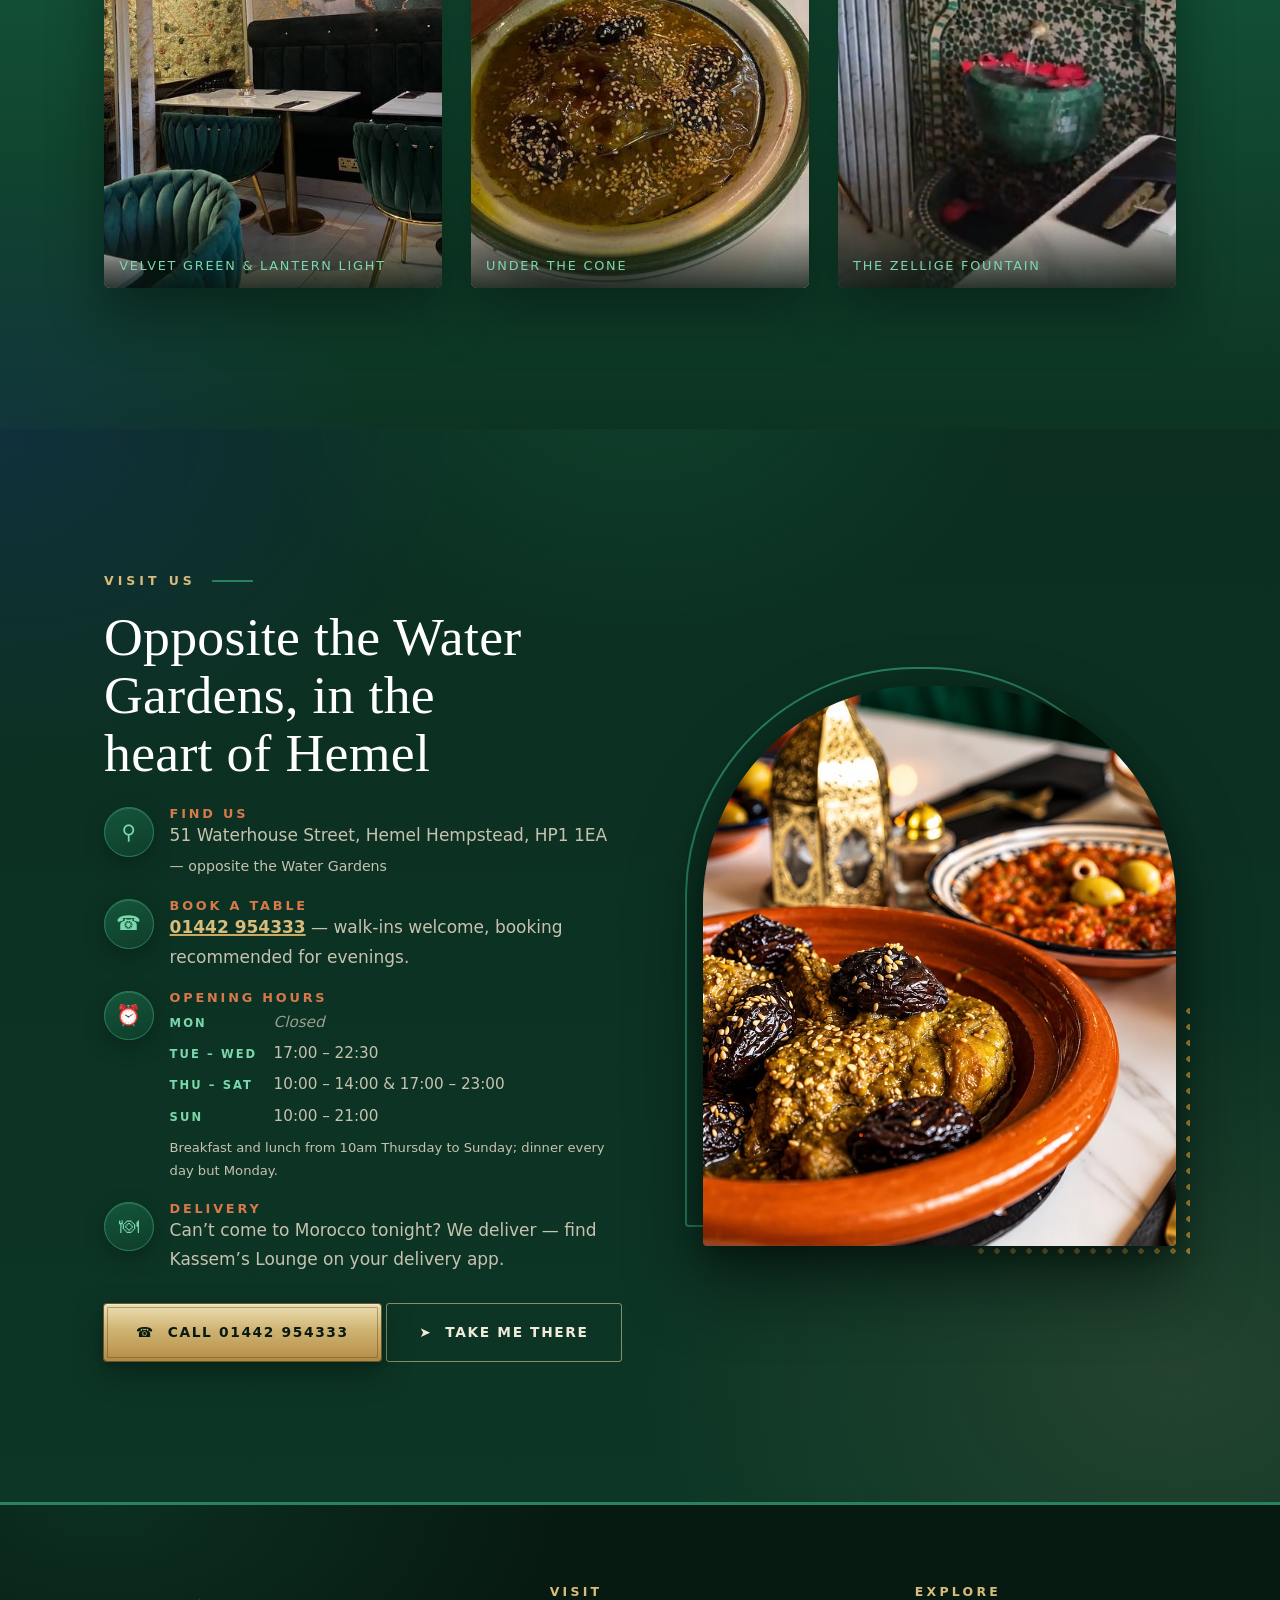
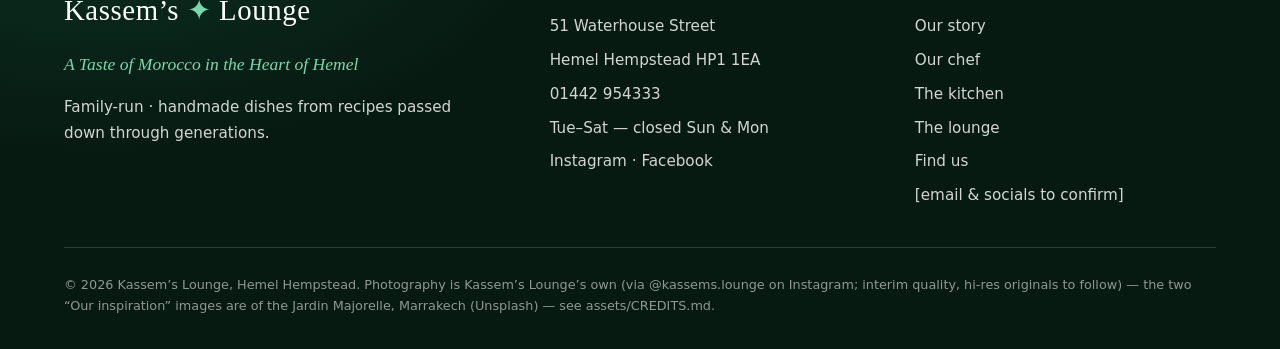
==== commit 16b7bed1: "v1: the chef is Najia, and no placeholder is public any more (#15)" ====
--- a/v1/index.html
+++ b/v1/index.html
@@ -974,6 +974,7 @@
         </div>
       </div>
       <a class="btn btn-solid" href="tel:01442954333">&#9742;&nbsp; Call 01442 954333</a>
+      <a class="btn btn-ghost" href="https://www.google.com/maps/dir/?api=1&amp;destination=Kassem%27s+Lounge%2C+51+Waterhouse+Street%2C+Hemel+Hempstead+HP1+1EA" target="_blank" rel="noopener">&#10148;&nbsp; Take me there</a>
     </div>
     <figure class="frame reveal" style="--d:.15s">
       <img src="../assets/tagine-lanterns.jpg" alt="A lamb tagine with prunes among mezze on a lantern-lit table — the table is set and waiting" loading="lazy">
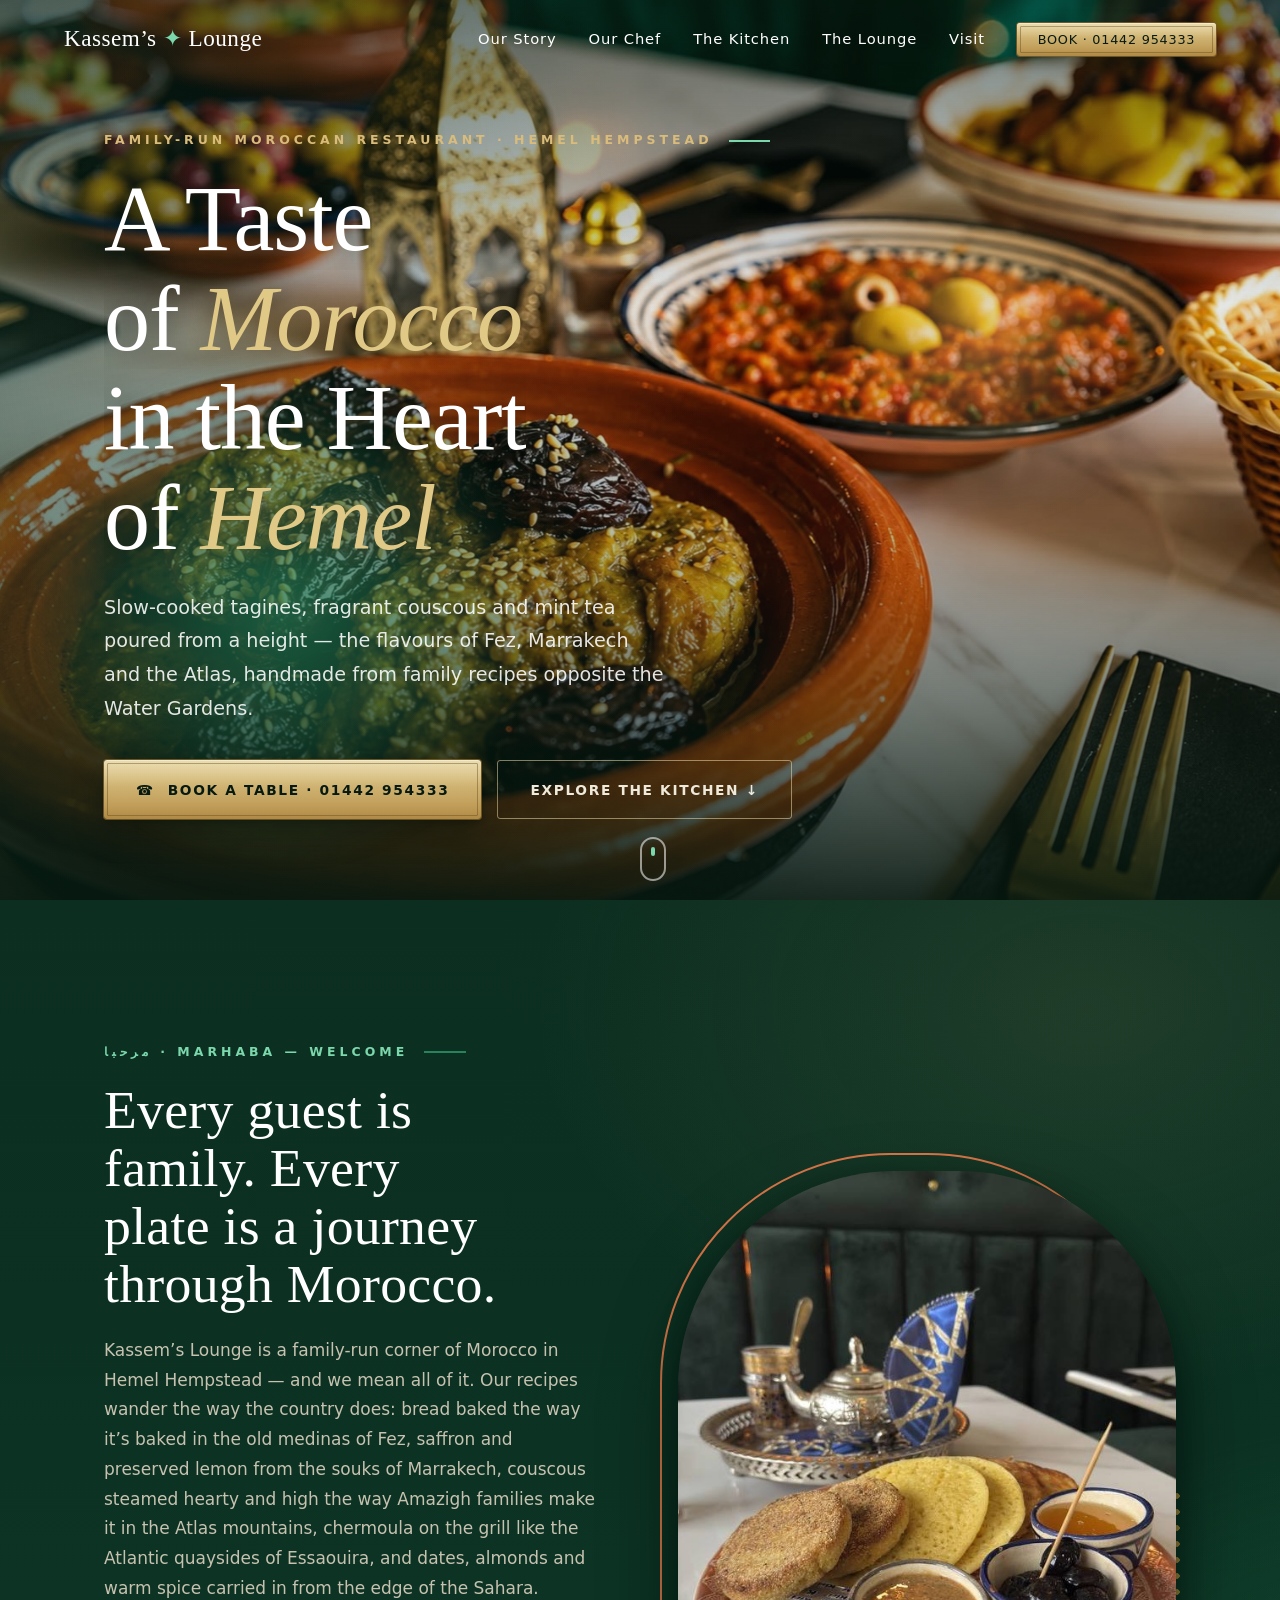
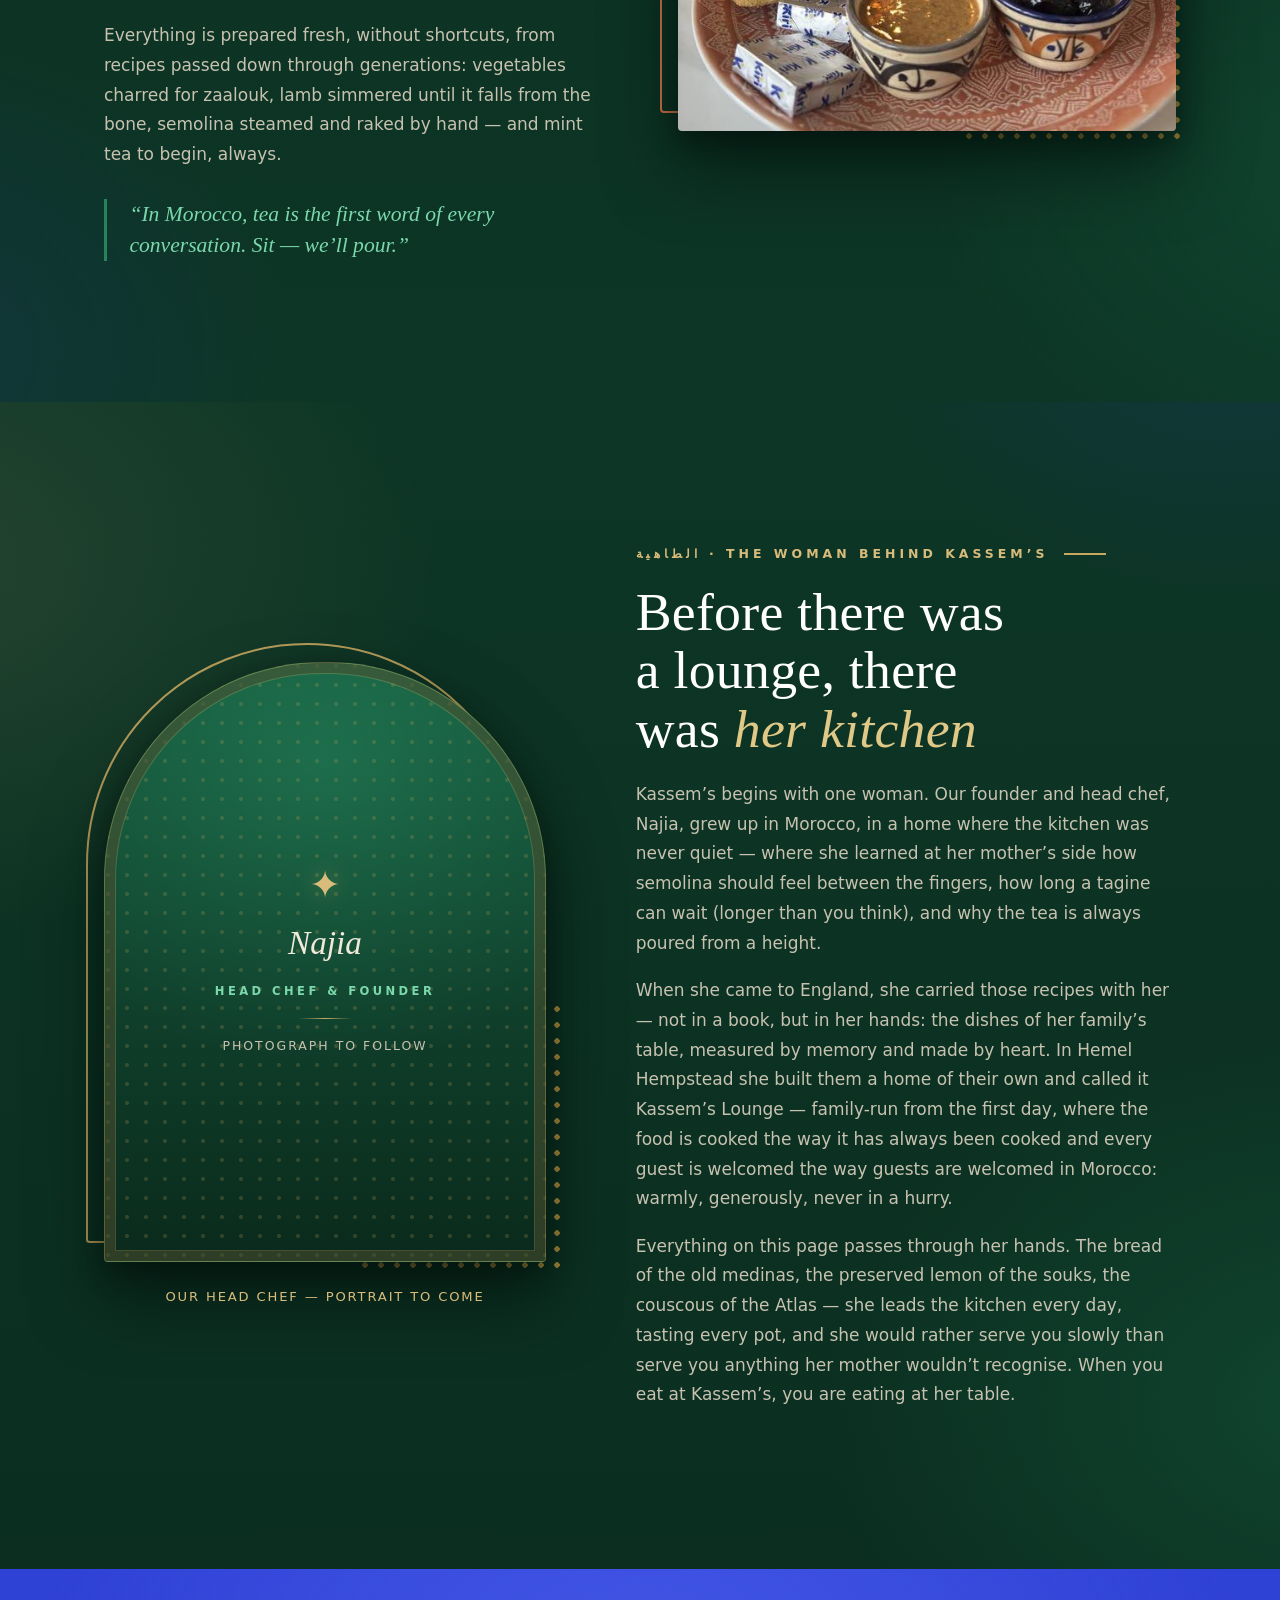
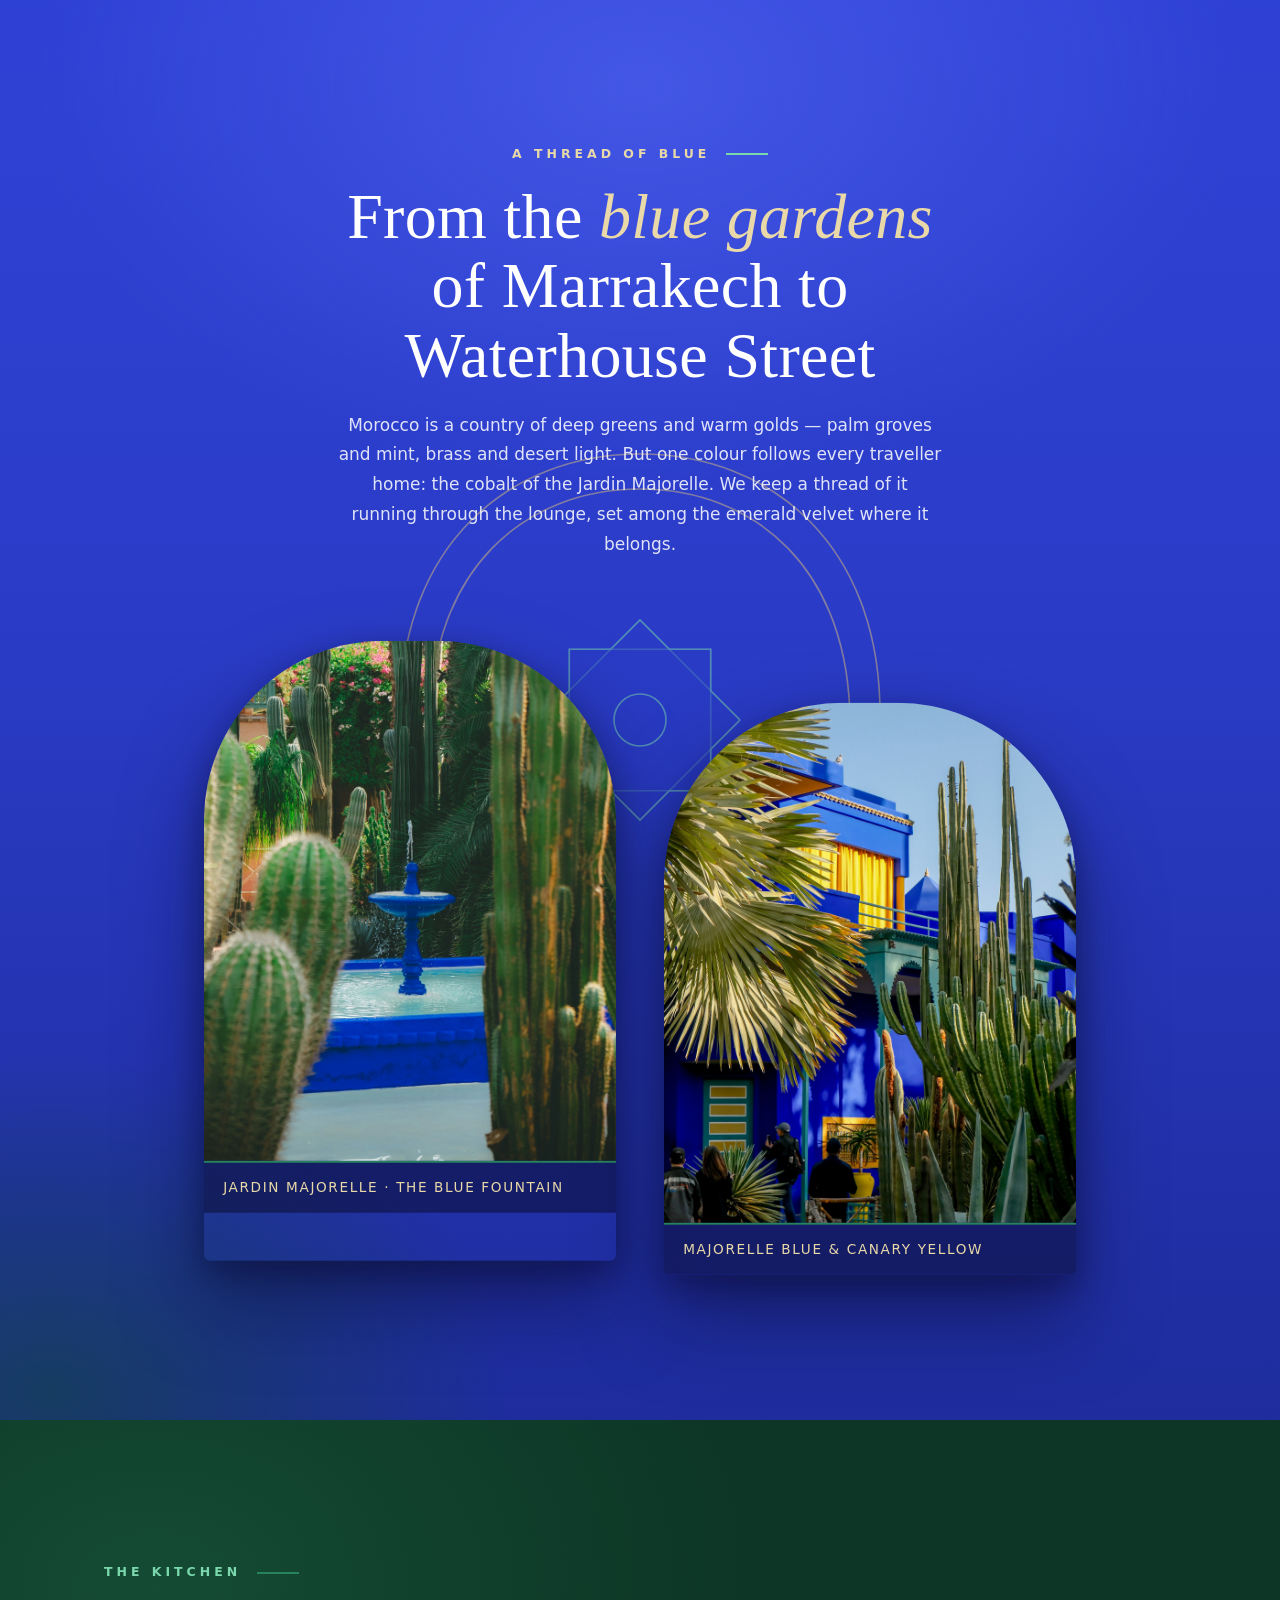
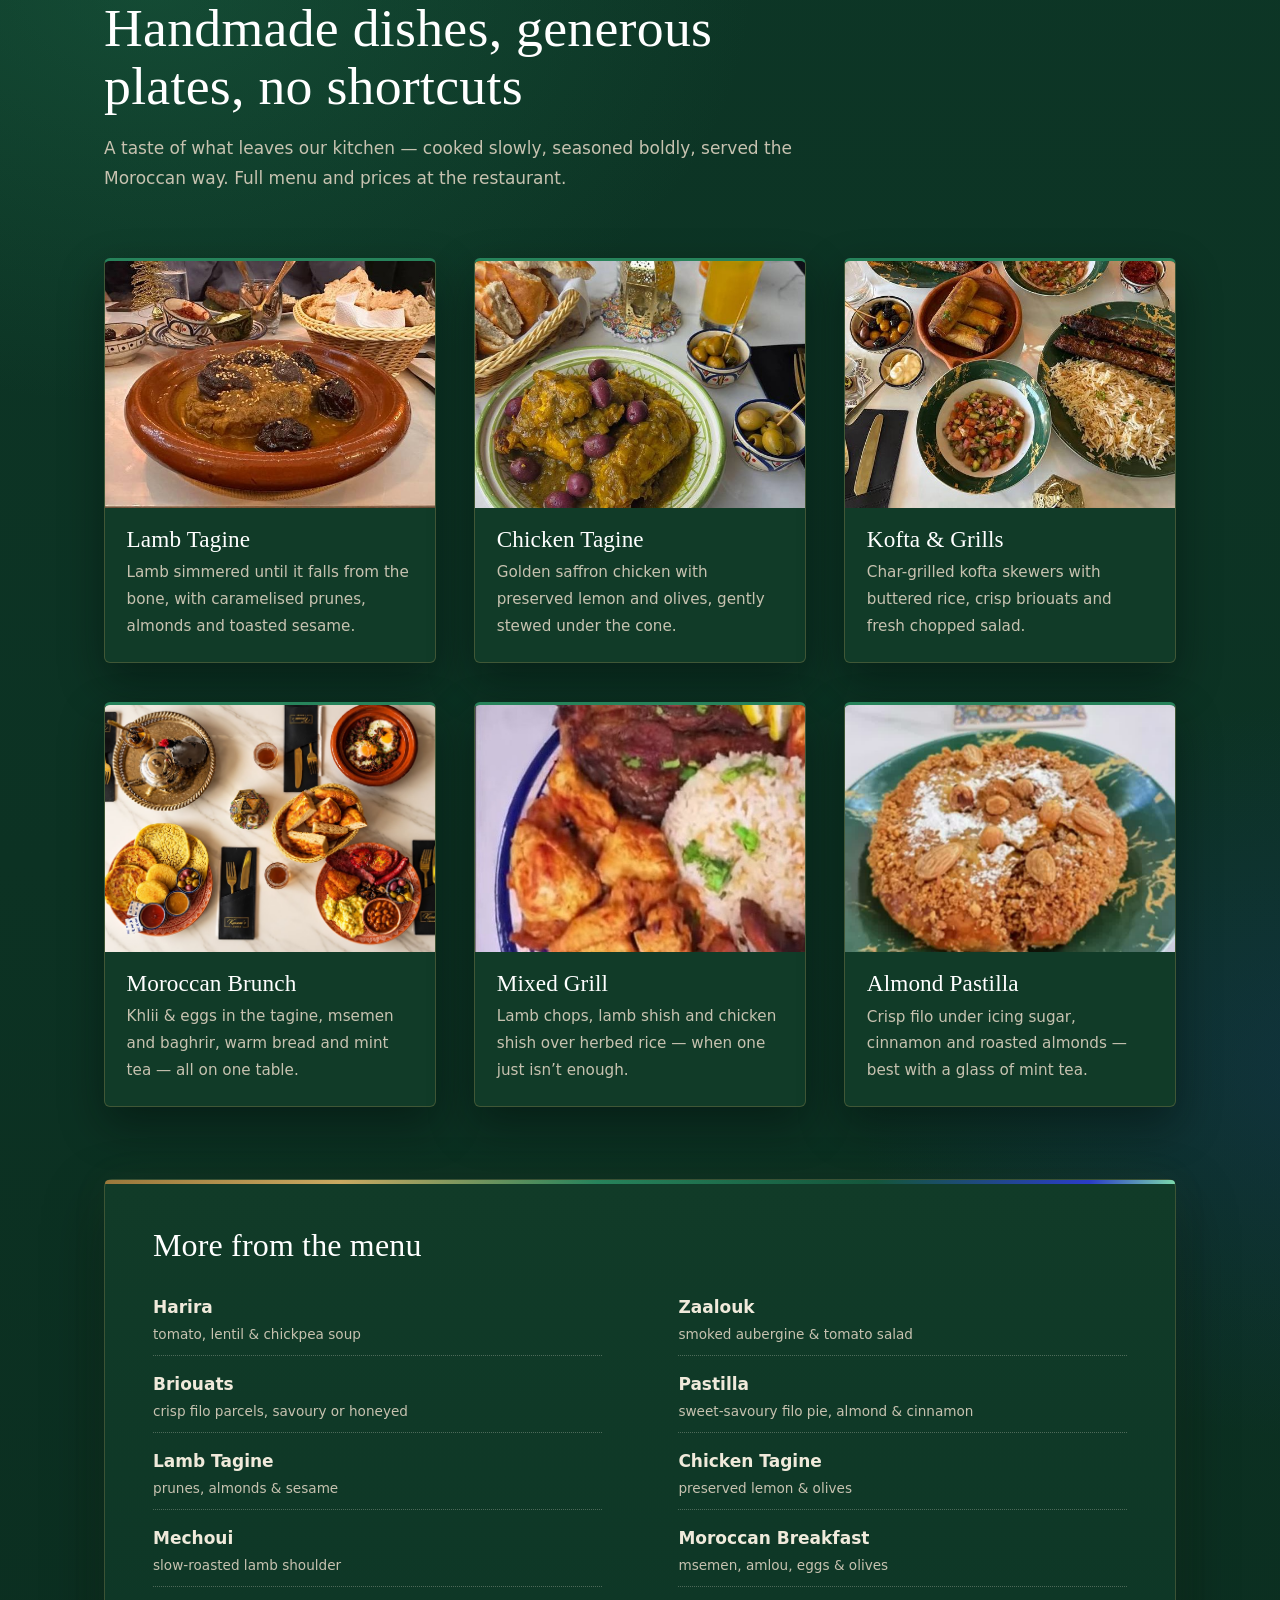
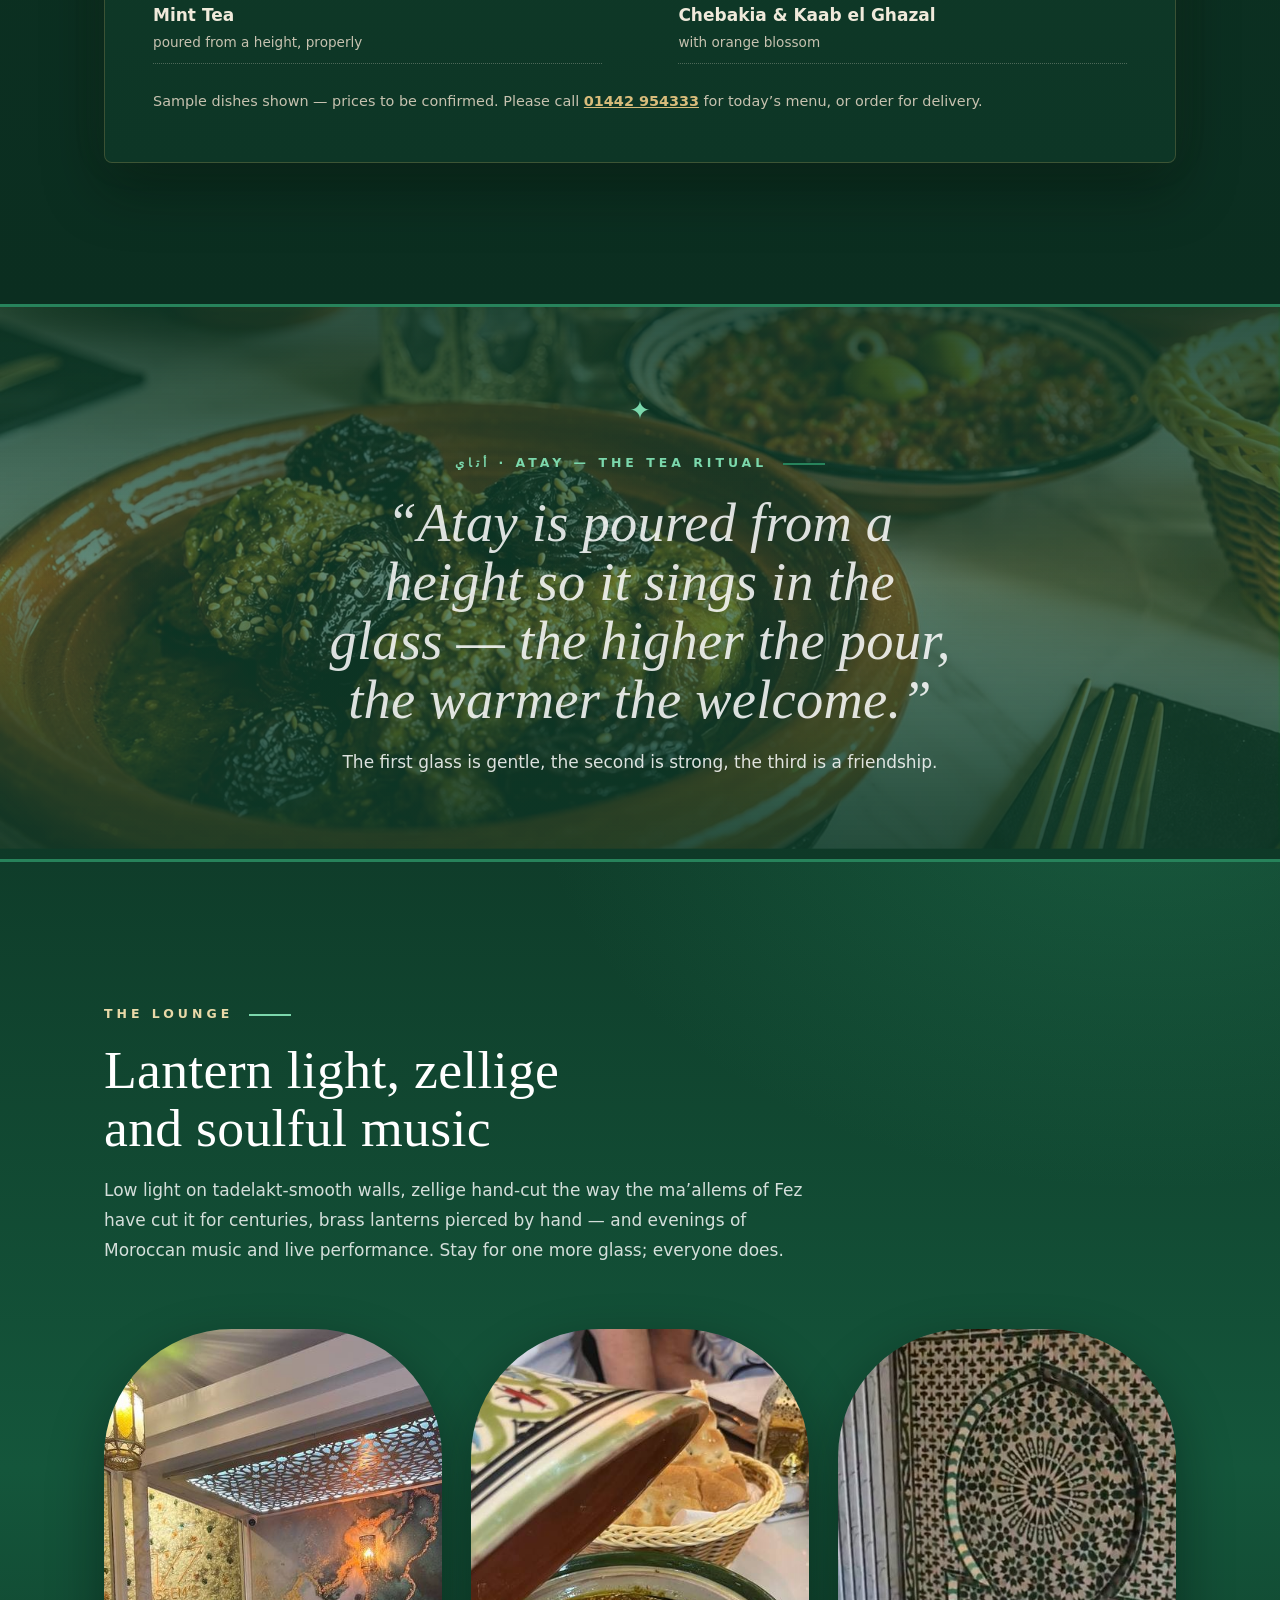
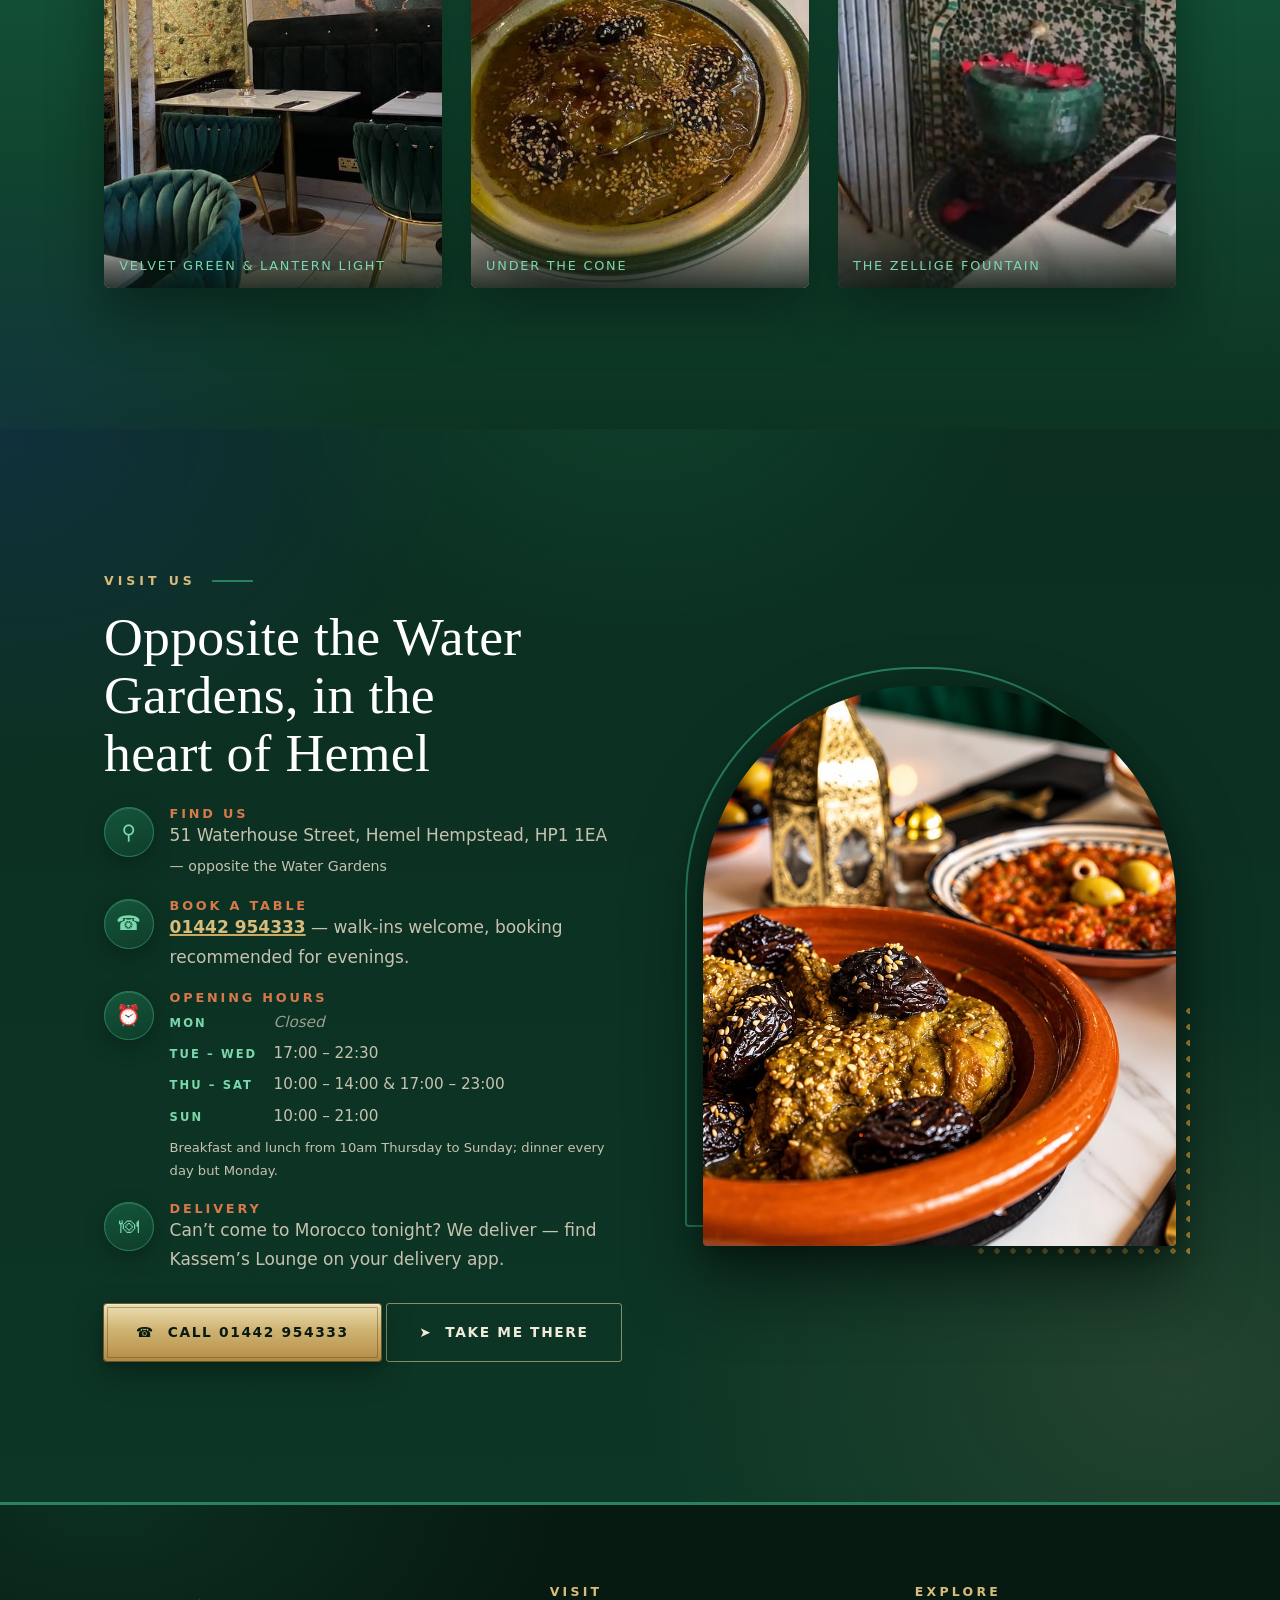
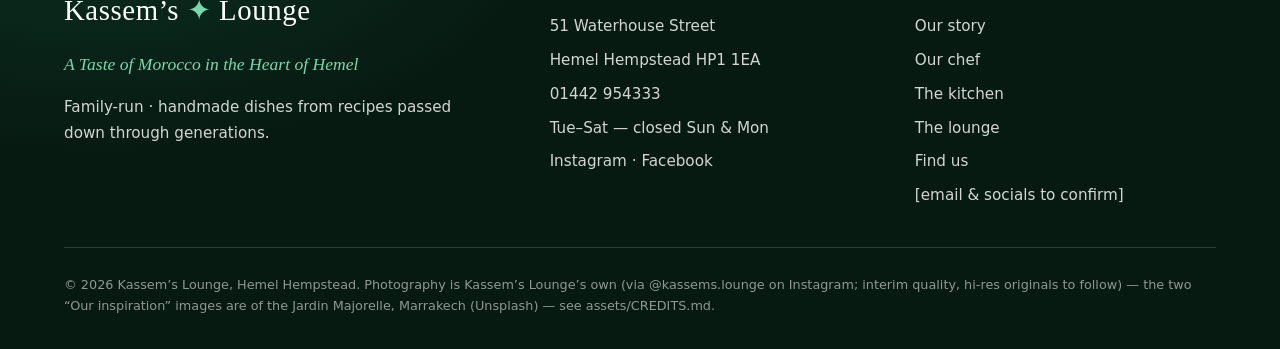
==== commit ae477931: "Make the live site findable: robots, sitemap, favicon, branded 404, archive noindex The domain went " ====
--- a/v1/index.html
+++ b/v1/index.html
@@ -2,6 +2,8 @@
 <html lang="en">
 <head>
 <meta charset="utf-8">
+<meta name="robots" content="noindex,follow">
+<link rel="canonical" href="https://kassems.co.uk/">
 <meta name="viewport" content="width=device-width, initial-scale=1">
 <title>Kassem's Lounge — A Taste of Morocco in the Heart of Hemel</title>
 <meta name="description" content="Kassem's Lounge is a family-run Moroccan restaurant opposite the Water Gardens in Hemel Hempstead. Slow-cooked tagines, couscous, pastilla and mint tea poured the traditional way. Book a table: 01442 954333.">
